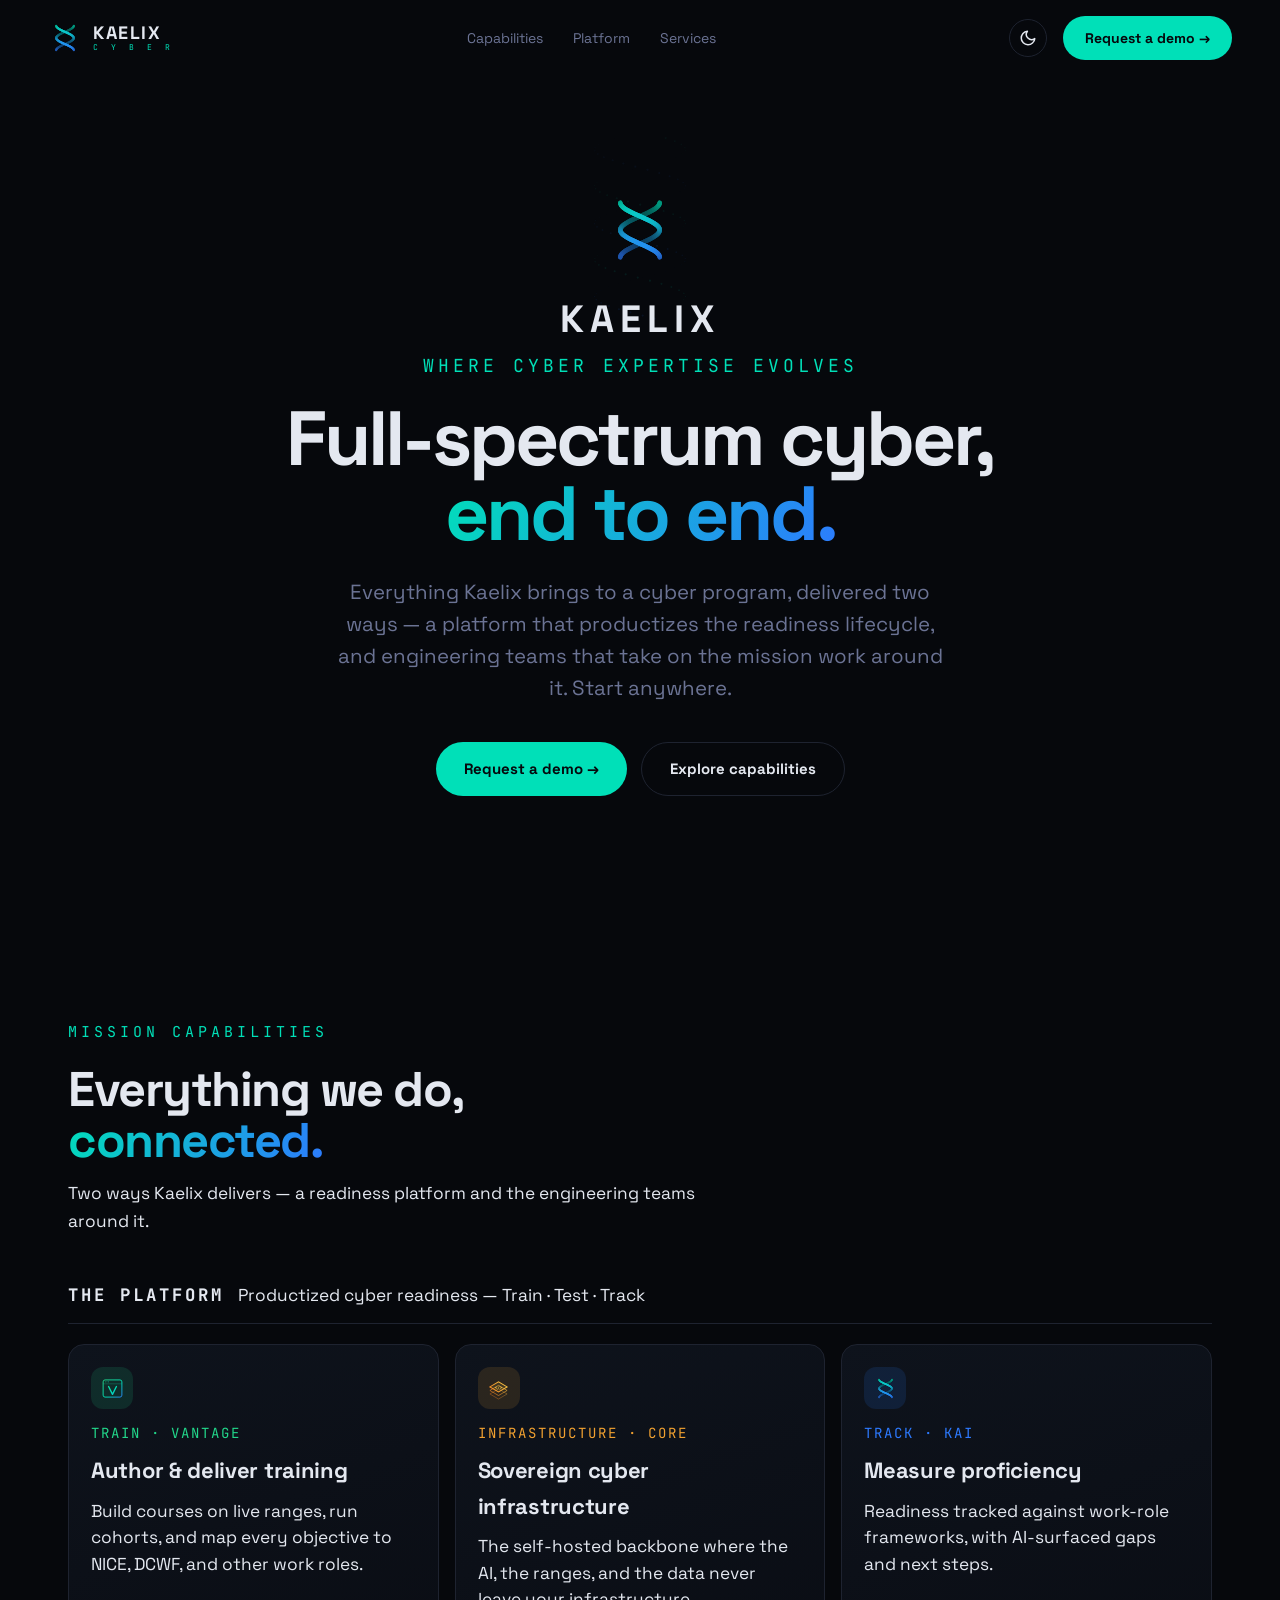
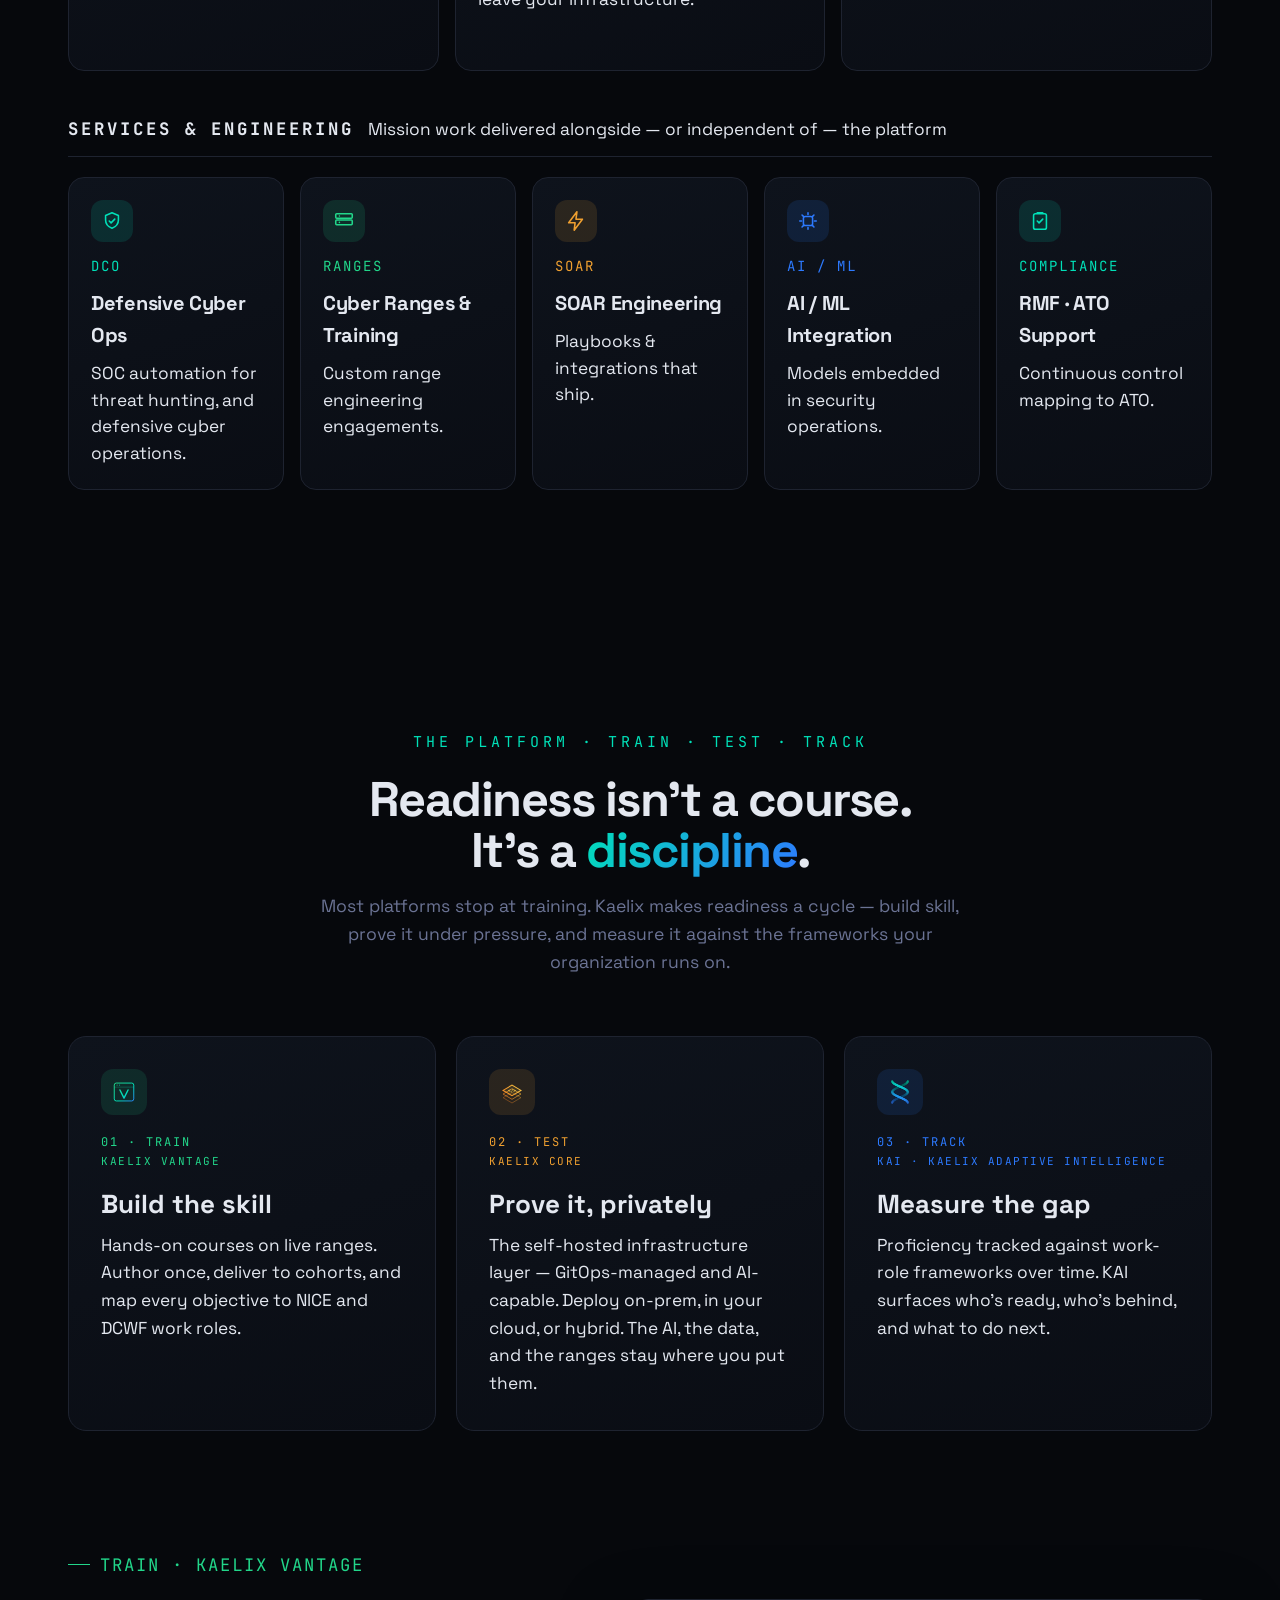
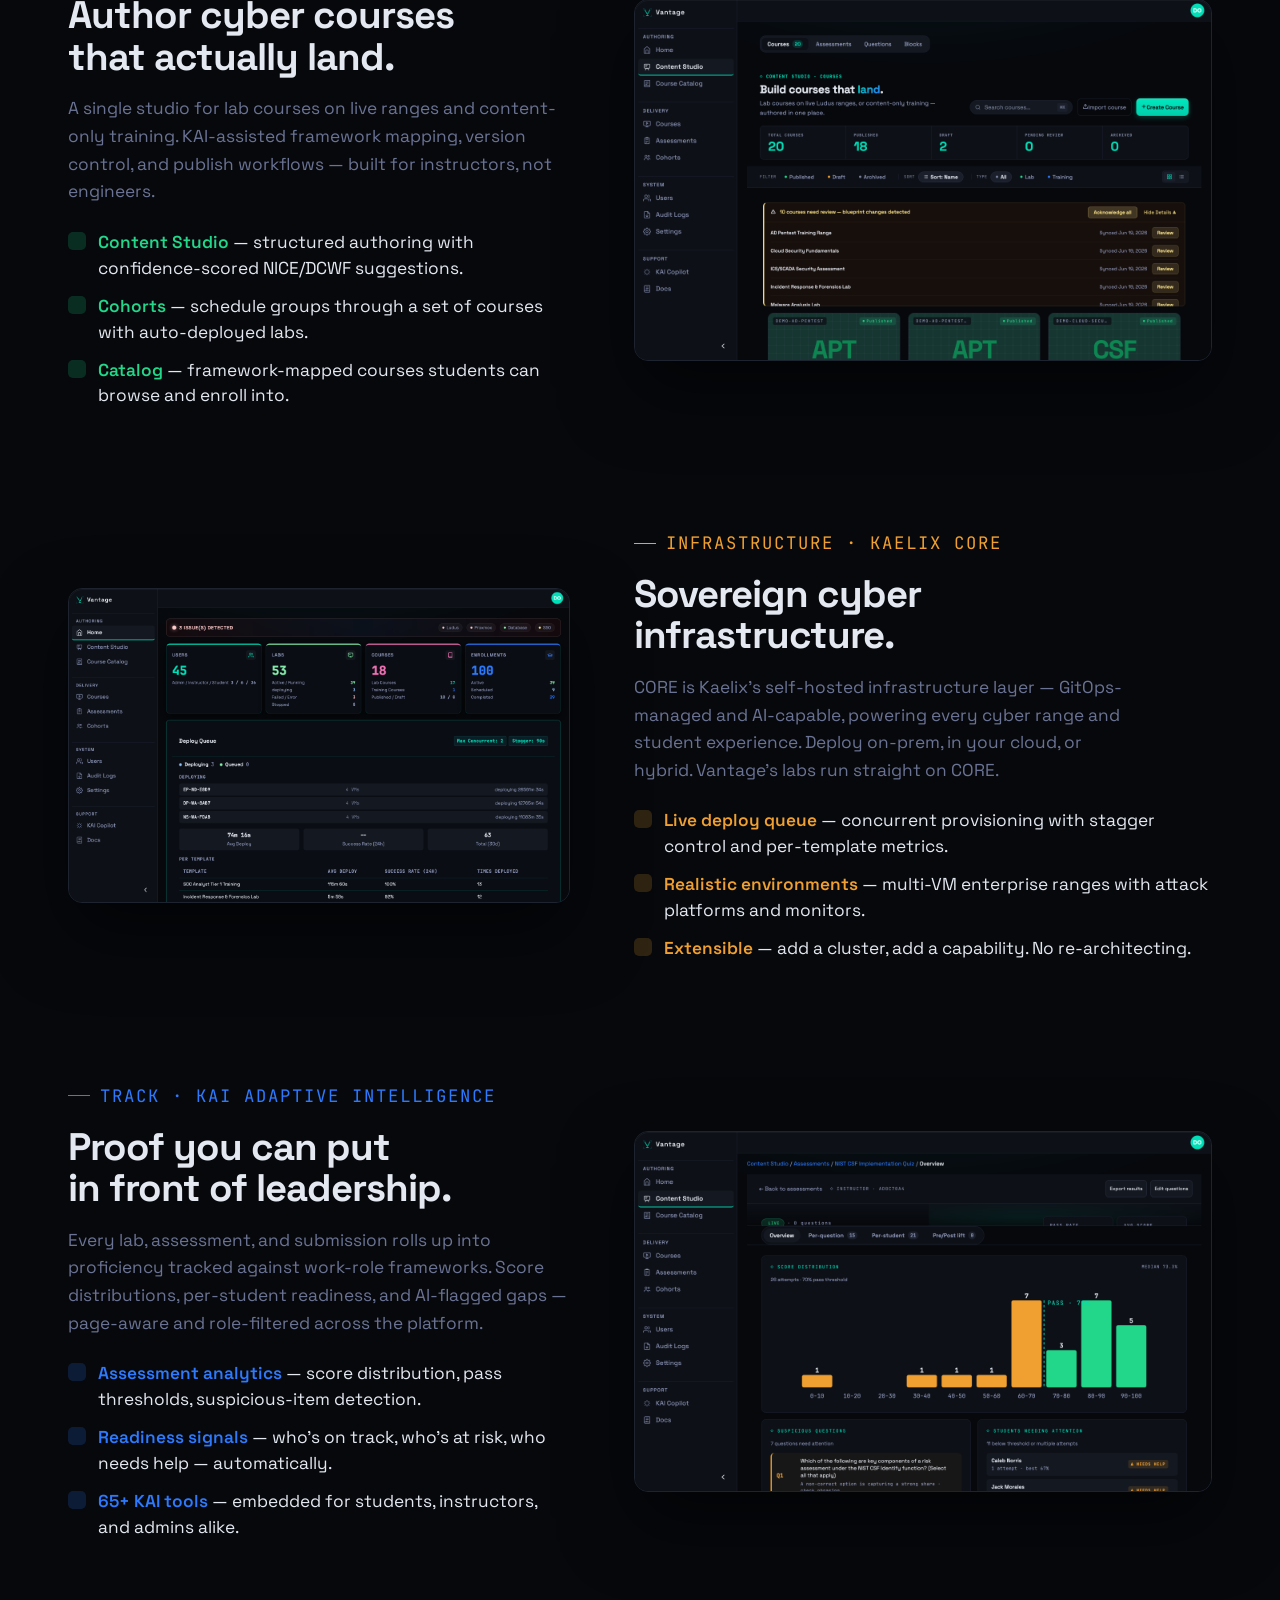
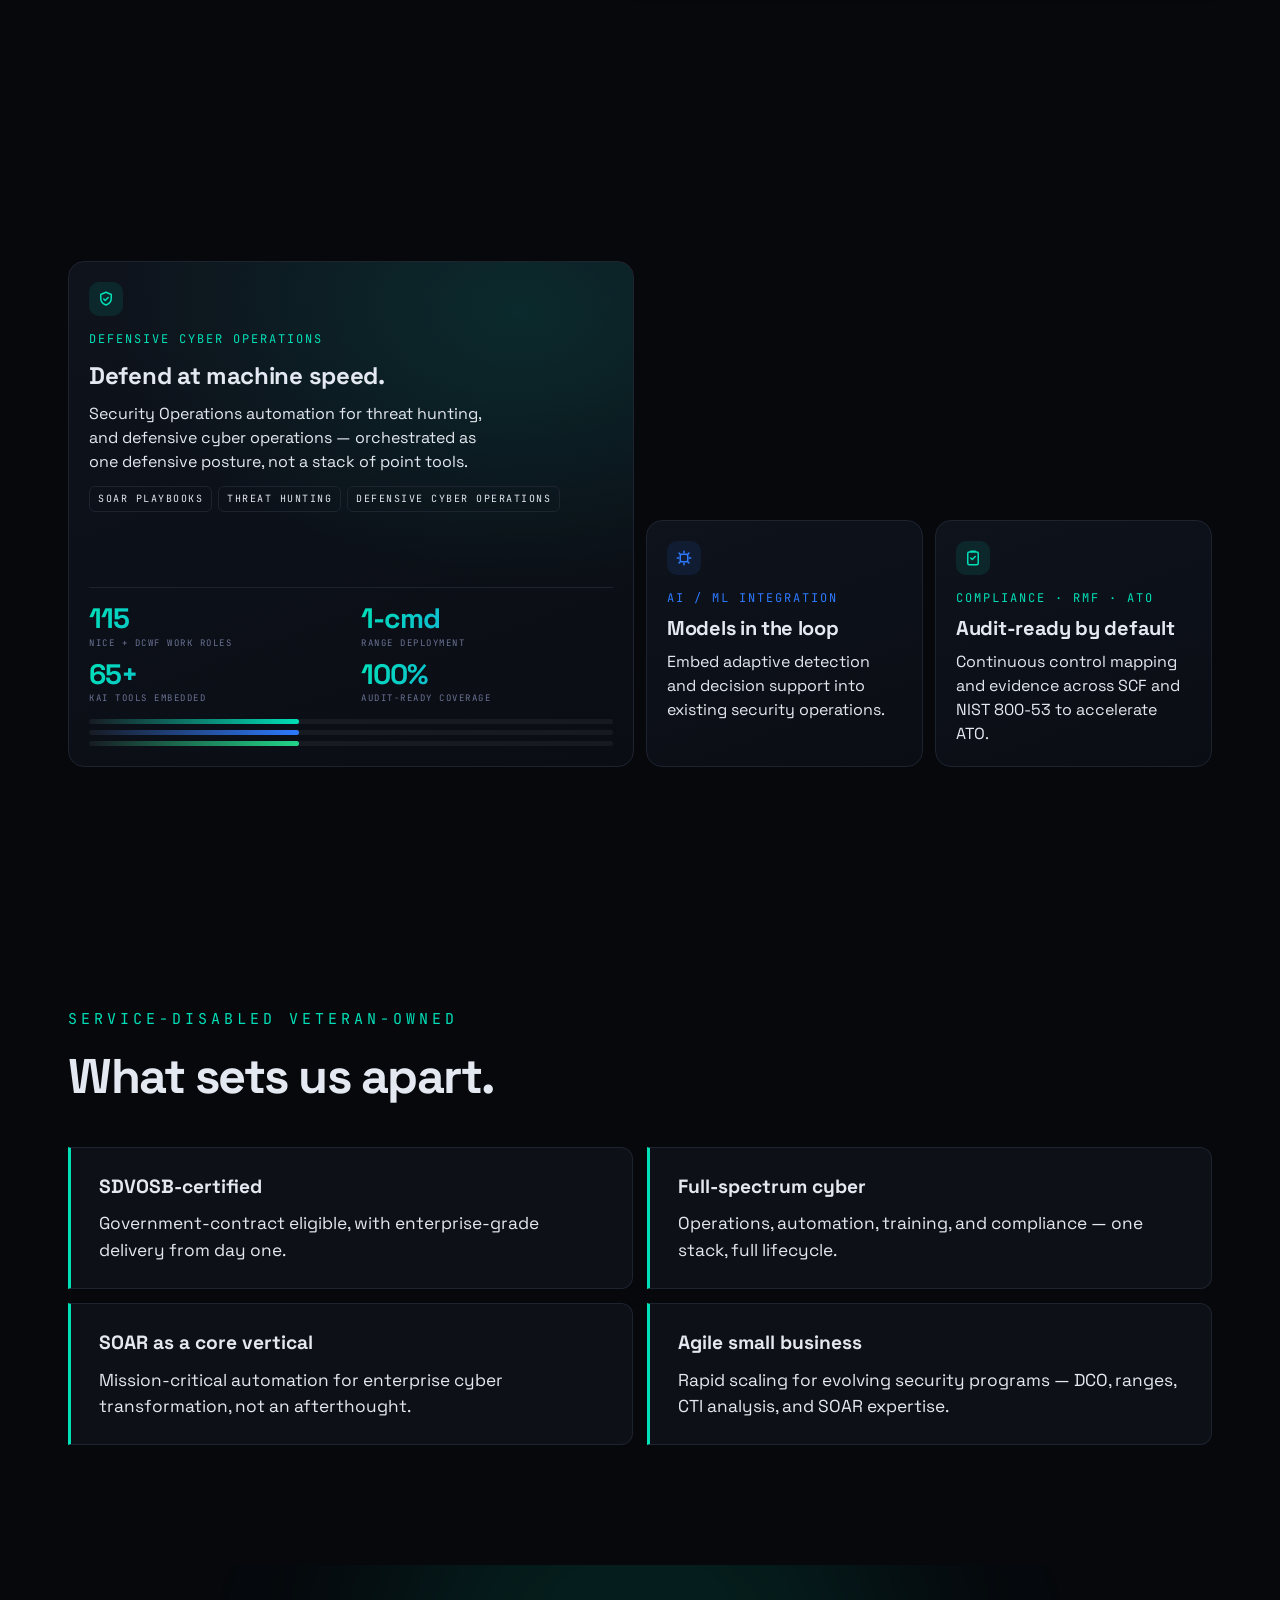
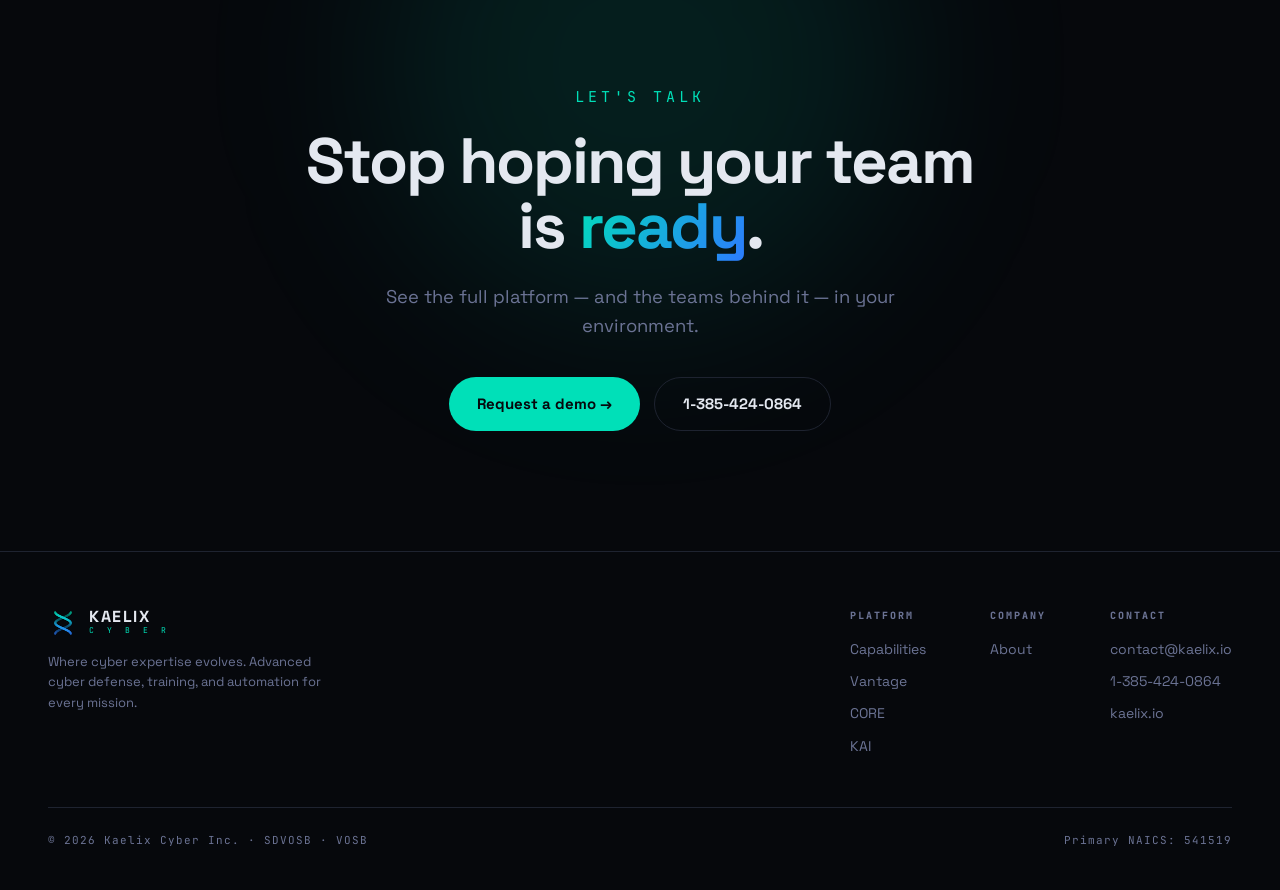
==== index.html @ f2478bc8 "Fix mobile header overflow + add responsive breakpoints Nav padding was 48px at all sizes, cramming " ====
<!DOCTYPE html>
<html lang="en">
<head>
<meta charset="UTF-8">
<meta name="viewport" content="width=device-width, initial-scale=1.0">
<title>Kaelix Cyber — Train. Test. Track.</title>
<link rel="icon" type="image/svg+xml" href="assets/favicon.svg">
<link rel="stylesheet" href="colors_and_type.css">
<style>
  *{box-sizing:border-box;margin:0;padding:0;}
  html{scroll-behavior:smooth;}
  body{background:var(--kx-bg);color:var(--kx-fg-1);font-family:'Space Grotesk',sans-serif;-webkit-font-smoothing:antialiased;overflow-x:hidden;}
  a{color:inherit;text-decoration:none;}
  .mono{font-family:'JetBrains Mono',monospace;}
  .wrap{max-width:1240px;margin:0 auto;padding:0 48px;width:100%;}
  .eyebrow{font-family:'JetBrains Mono',monospace;font-size:15px;letter-spacing:4px;text-transform:uppercase;color:var(--kx-cyan);margin-bottom:20px;display:flex;align-items:center;gap:10px;}
  .eyebrow.center{justify-content:center;}
  h2.sec{font-weight:700;font-size:clamp(2rem,3.8vw,3.1rem);line-height:1.05;letter-spacing:-1.5px;}
  .grad{background:linear-gradient(120deg,#00e0b8,#2d7aff);-webkit-background-clip:text;background-clip:text;-webkit-text-fill-color:transparent;}
  .btn{font-family:'Space Grotesk',sans-serif;font-weight:700;font-size:15px;padding:14px 28px;border-radius:50px;cursor:pointer;transition:all .25s;border:none;display:inline-flex;align-items:center;gap:9px;}
  .btn.primary{background:var(--kx-cyan);color:#06080c;}
  .btn.primary:hover{transform:translateY(-3px);box-shadow:0 12px 34px rgba(0,224,184,.4);}
  .btn.ghost{background:transparent;color:var(--kx-fg-1);border:1px solid var(--kx-border);}
  .btn.ghost:hover{border-color:var(--kx-cyan);color:var(--kx-cyan);}
  @keyframes blink{50%{opacity:0;}}
  @keyframes wordIn{from{letter-spacing:18px;}to{letter-spacing:6px;}}
  .hero-word{font-family:'Space Grotesk',sans-serif;font-weight:700;font-size:38px;letter-spacing:6px;line-height:1;margin-bottom:14px;}
  .hero-word span{font-family:'JetBrains Mono',monospace;font-weight:500;font-size:.42em;letter-spacing:7px;color:var(--kx-cyan);}
  @media (prefers-reduced-motion: no-preference){ .hero-word{animation:wordIn 1s ease 2.4s both;} }
  #helixLogo{position:absolute;left:50%;top:230px;width:76px;height:76px;transform:translate(-50%,-50%) scale(.7);opacity:0;z-index:3;pointer-events:none;transition:opacity .7s ease,transform .7s cubic-bezier(.2,.7,.3,1);}
  .reveal{opacity:1;transform:none;}
  @media (prefers-reduced-motion: no-preference){
    .reveal{opacity:0;transform:translateY(34px);transition:opacity .8s cubic-bezier(.2,.7,.3,1),transform .8s cubic-bezier(.2,.7,.3,1);}
    .reveal.in{opacity:1;transform:none;}
  }
  .glow{position:absolute;border-radius:50%;filter:blur(90px);pointer-events:none;}

  /* HEADER */
  header{position:fixed;top:0;left:0;right:0;z-index:200;transition:background .3s,border-color .3s;border-bottom:1px solid transparent;}
  header.solid{background:rgba(6,8,12,.82);backdrop-filter:blur(14px);border-bottom:1px solid var(--kx-border);}
  .nav{display:flex;align-items:center;justify-content:space-between;padding:16px 48px;max-width:1320px;margin:0 auto;}
  .brand{display:flex;align-items:center;gap:11px;}
  .brand img{width:34px;height:34px;}
  .brand .bt{display:flex;flex-direction:column;line-height:.92;}
  .brand .kx{font-weight:700;font-size:18px;letter-spacing:1.5px;}
  .brand .cy{font-family:'JetBrains Mono',monospace;font-size:8px;letter-spacing:4px;color:var(--kx-cyan);margin-top:2px;}
  .nav-links{display:flex;gap:30px;}
  .nav-links a{font-size:14px;color:var(--kx-fg-2);transition:color .2s;}
  .nav-links a:hover{color:var(--kx-fg-1);}
  .nav-right{display:flex;align-items:center;gap:16px;}

  /* HERO */
  .hero{min-height:100vh;position:relative;display:flex;align-items:flex-start;justify-content:center;text-align:center;overflow:hidden;}
  #helix{position:absolute;inset:0;width:100%;height:100%;z-index:0;}
  .hero .vign{position:absolute;inset:0;z-index:1;pointer-events:none;background:radial-gradient(ellipse 62% 56% at 50% 46%,transparent 28%,var(--kx-bg) 80%);}
  .hero .wrap{position:relative;z-index:2;display:flex;flex-direction:column;align-items:center;padding-top:300px;}
  .hero h1{font-weight:700;font-size:clamp(2.4rem,6vw,4.8rem);line-height:.98;letter-spacing:-3px;}
  .hero .eyebrow{font-size:18px;}
  .hero .sub{font-size:clamp(1.05rem,1.6vw,1.32rem);line-height:1.55;color:var(--kx-fg-2);margin-top:26px;max-width:48ch;}
  .hero .cta-row{display:flex;gap:14px;margin-top:38px;flex-wrap:wrap;justify-content:center;}

  /* TRUST BAR */
  .trust{border-top:1px solid var(--kx-border);border-bottom:1px solid var(--kx-border);background:rgba(13,16,23,.4);}
  .trust .row{display:flex;align-items:center;justify-content:center;gap:42px;flex-wrap:wrap;padding:22px 48px;font-family:'JetBrains Mono',monospace;font-size:11.5px;letter-spacing:2px;text-transform:uppercase;color:var(--kx-fg-2);}
  .trust .row b{color:var(--kx-fg-1);font-weight:500;}
  .trust .dot{width:6px;height:6px;border-radius:50%;background:var(--kx-green);display:inline-block;margin-right:8px;box-shadow:0 0 8px var(--kx-green);}

  section.block{padding:120px 0;position:relative;scroll-margin-top:100px;}

  /* THE CYCLE */
  .loop-head{text-align:center;max-width:680px;margin:0 auto 60px;}
  .loop-head p{color:var(--kx-fg-2);font-size:1.1rem;margin-top:16px;line-height:1.6;}
  .loop{display:grid;grid-template-columns:repeat(3,1fr);gap:20px;}
  .step{position:relative;background:linear-gradient(160deg,#0e131c,#0a0d14);border:1px solid var(--kx-border);border-radius:18px;padding:32px;transition:transform .3s,border-color .3s;}
  .step:hover{transform:translateY(-5px);}
  .step .n{font-family:'JetBrains Mono',monospace;font-size:12px;letter-spacing:2px;color:var(--accent);}
  .step h3{font-weight:700;font-size:26px;margin:14px 0 6px;}
  .step .prod{font-family:'JetBrains Mono',monospace;font-size:11px;letter-spacing:1.5px;text-transform:uppercase;color:var(--accent);margin-bottom:14px;}
  .step p{color:var(--kx-fg-1);font-size:1.08rem;line-height:1.6;font-weight:400;}
  .step .ico{width:46px;height:46px;border-radius:12px;display:flex;align-items:center;justify-content:center;background:color-mix(in srgb,var(--accent) 12%,transparent);margin-bottom:18px;}
  .step .ico img{width:26px;height:26px;}
  .s1{--accent:#22d68a;}.s2{--accent:#f0a030;}.s3{--accent:#2d7aff;}
  .step:hover{border-color:var(--accent);}

  /* PRODUCT ROWS */
  .prow{display:grid;grid-template-columns:1fr 1.15fr;gap:64px;align-items:center;}
  .prow.flip .ptext{order:2;}
  .prow + .prow{margin-top:120px;}
  .ptag{font-family:'JetBrains Mono',monospace;font-size:1.08rem;letter-spacing:2px;text-transform:uppercase;color:var(--accent);margin-bottom:16px;display:flex;align-items:center;gap:10px;}
  .ptag::before{content:"";width:22px;height:1px;background:var(--accent);}
  .ptext h3{font-weight:700;font-size:clamp(1.8rem,3vw,2.6rem);letter-spacing:-1px;line-height:1.08;}
  .ptext p{color:var(--kx-fg-2);font-size:1.08rem;line-height:1.6;margin-top:18px;max-width:46ch;}
  .feats{list-style:none;margin-top:24px;display:flex;flex-direction:column;gap:12px;}
  .feats li{display:flex;gap:12px;align-items:flex-start;font-size:1.08rem;line-height:1.5;font-weight:400;}
  .feats li::before{content:"";width:18px;height:18px;flex:none;margin-top:2px;border-radius:5px;background:color-mix(in srgb,var(--accent) 18%,transparent);}
  .feats li b{color:var(--accent);font-weight:600;}
  .shot{position:relative;border-radius:14px;overflow:hidden;border:1px solid var(--kx-border);box-shadow:0 30px 70px rgba(0,0,0,.55);background:#0a0d14;}
  .shot img{width:100%;display:block;}
  .shot::after{content:"";position:absolute;inset:0;border-radius:14px;box-shadow:inset 0 1px 0 rgba(255,255,255,.04);pointer-events:none;}
  .pv1{--accent:#22d68a;}.pv2{--accent:#f0a030;}.pv3{--accent:#2d7aff;}
  .shotglow{position:absolute;width:280px;height:280px;border-radius:50%;filter:blur(80px);opacity:.18;z-index:-1;}

  /* CAPABILITY MAP */
  .capgroup+.capgroup{margin-top:44px;}
  .capgroup-head{display:flex;align-items:baseline;gap:14px;margin-bottom:20px;padding-bottom:13px;border-bottom:1px solid var(--kx-border);flex-wrap:wrap;}
  .capgroup-head .lbl{font-family:'JetBrains Mono',monospace;font-size:1.08rem;letter-spacing:3px;text-transform:uppercase;color:var(--kx-fg-1);font-weight:600;}
  .capgroup-head .desc{font-size:1.08rem;color:var(--kx-fg-1);}
  .capgrid{display:grid;gap:16px;}
  .capgrid.p3{grid-template-columns:repeat(3,1fr);}
  .capgrid.s5{grid-template-columns:repeat(5,1fr);}
  .capcard{display:flex;flex-direction:column;gap:9px;padding:22px;border-radius:16px;border:1px solid var(--kx-border);background:linear-gradient(160deg,#0e131c,#0a0d14);transition:transform .3s,border-color .3s;color:inherit;}
  .capcard:hover{transform:translateY(-5px);border-color:var(--accent,#00e0b8);}
  .capcard .ico{width:42px;height:42px;border-radius:12px;display:flex;align-items:center;justify-content:center;background:color-mix(in srgb,var(--accent,#00e0b8) 13%,transparent);margin-bottom:4px;}
  .capcard .ico img{width:25px;height:25px;}
  .capcard .ico svg{width:22px;height:22px;fill:none;stroke:var(--accent,#00e0b8);stroke-width:1.7;}
  .capcard .ct{font-family:'JetBrains Mono',monospace;font-size:14px;letter-spacing:2px;text-transform:uppercase;color:var(--accent,#00e0b8);}
  .capcard h4{font-size:22px;font-weight:700;letter-spacing:-.3px;}
  .capcard.sm h4{font-size:20px;}
  .capcard p{font-size:1.08rem;line-height:1.55;color:var(--kx-fg-1);font-weight:400;}
  .capcard.sm p{font-size:1.08rem;font-weight:400;}
  .capcard .go{margin-top:8px;font-family:'JetBrains Mono',monospace;font-size:11px;letter-spacing:1px;color:var(--accent,#00e0b8);opacity:0;transform:translateX(-4px);transition:opacity .3s,transform .3s;}
  .capcard:hover .go{opacity:1;transform:translateX(0);}
  [data-theme="light"] .capcard{background:linear-gradient(160deg,#ffffff,#f5f7fa);}

  /* BENTO */
  .bento{display:grid;grid-template-columns:1fr 1fr;gap:12px;margin-top:36px;align-items:stretch;}
  .bento-right{display:grid;grid-template-columns:1fr 1fr;gap:12px;}
  .tile{position:relative;border-radius:16px;border:1px solid var(--kx-border);background:linear-gradient(160deg,#0e131c,#0a0d14);padding:20px;overflow:hidden;transition:transform .3s,border-color .3s;display:flex;flex-direction:column;}
  .tile:hover{transform:translateY(-5px);border-color:var(--accent,#00e0b8);}
  .tile .ico{width:34px;height:34px;border-radius:10px;display:flex;align-items:center;justify-content:center;margin-bottom:10px;background:rgba(0,224,184,.1);}
  .tile .ico svg{width:18px;height:18px;stroke:var(--accent,#00e0b8);fill:none;stroke-width:2;}
  .tile h4{font-weight:700;font-size:20px;margin-top:4px;letter-spacing:-.3px;}
  .tile p{font-size:1rem;line-height:1.5;color:var(--kx-fg-1);margin-top:6px;font-weight:400;}
  .tile .tag{font-family:'JetBrains Mono',monospace;font-size:12px;letter-spacing:2px;text-transform:uppercase;color:var(--accent,#00e0b8);margin-top:4px;}
  .caps{display:flex;flex-wrap:wrap;gap:6px;margin-top:12px;}
  .caps span{font-family:'JetBrains Mono',monospace;font-size:10px;letter-spacing:1.5px;text-transform:uppercase;color:var(--kx-fg-1);border:1px solid var(--kx-border);border-radius:6px;padding:4px 8px;}
  .tile.feature{background:radial-gradient(120% 90% at 80% 10%,rgba(0,224,184,.12),transparent 60%),linear-gradient(160deg,#0e131c,#0a0d14);}
  .feat-stats{display:grid;grid-template-columns:1fr 1fr;gap:10px 20px;margin-top:auto;margin-bottom:14px;padding-top:16px;border-top:1px solid var(--kx-border);}
  .feat-stat .fv{font-weight:700;font-size:clamp(1.3rem,2.2vw,1.9rem);letter-spacing:-1px;background:linear-gradient(120deg,#00e0b8,#2d7aff);-webkit-background-clip:text;background-clip:text;-webkit-text-fill-color:transparent;line-height:1;}
  .feat-stat .fl{font-family:'JetBrains Mono',monospace;font-size:9px;letter-spacing:1.5px;text-transform:uppercase;color:var(--kx-fg-2);margin-top:3px;}
  .pipe{display:flex;flex-direction:column;gap:6px;}
  .pipe .lane{height:5px;border-radius:4px;background:rgba(255,255,255,.05);overflow:hidden;position:relative;}
  .pipe .lane i{position:absolute;inset:0;width:40%;border-radius:4px;background:linear-gradient(90deg,transparent,var(--kx-cyan));animation:flow 2.4s linear infinite;}
  .pipe .lane:nth-child(2) i{animation-delay:.5s;background:linear-gradient(90deg,transparent,var(--kx-blue));}
  .pipe .lane:nth-child(3) i{animation-delay:1s;background:linear-gradient(90deg,transparent,var(--kx-green));}
  @keyframes flow{from{left:-40%;}to{left:100%;}}

  /* STATS */
  .statband{border-top:1px solid var(--kx-border);border-bottom:1px solid var(--kx-border);background:linear-gradient(180deg,var(--kx-bg),rgba(45,122,255,.04),var(--kx-bg));}
  .stats{display:grid;grid-template-columns:repeat(4,1fr);gap:30px;padding:64px 48px;max-width:1240px;margin:0 auto;text-align:center;}
  .stat .v{font-weight:700;font-size:clamp(2.4rem,4vw,3.4rem);letter-spacing:-2px;background:linear-gradient(120deg,#00e0b8,#2d7aff);-webkit-background-clip:text;background-clip:text;-webkit-text-fill-color:transparent;line-height:1;}
  .stat .l{font-family:'JetBrains Mono',monospace;font-size:12px;letter-spacing:2px;text-transform:uppercase;color:var(--kx-fg-1);margin-top:12px;}

  /* DIFFERENTIATORS */
  .diff{display:grid;grid-template-columns:1fr 1fr;gap:14px;margin-top:44px;}
  .dcard{background:var(--kx-surface);border:1px solid var(--kx-border);border-left:3px solid var(--kx-cyan);border-radius:0 12px 12px 0;padding:24px 28px;transition:transform .3s;}
  .dcard:hover{transform:translateX(6px);}
  .dcard h4{font-weight:700;font-size:1.2rem;}
  .dcard p{color:var(--kx-fg-1);font-size:1.08rem;line-height:1.55;margin-top:8px;font-weight:400;}

  /* CTA */
  .cta-final{text-align:center;position:relative;overflow:hidden;}
  .cta-final h2{font-weight:700;font-size:clamp(2.4rem,5vw,4rem);letter-spacing:-2px;line-height:1.02;}
  .cta-final p{color:var(--kx-fg-2);font-size:1.15rem;margin:22px auto 0;max-width:46ch;line-height:1.6;}

  /* DEMO MODAL */
  .modal-ov{position:fixed;inset:0;background:rgba(3,5,8,.72);backdrop-filter:blur(6px);display:flex;align-items:center;justify-content:center;padding:24px;z-index:300;opacity:0;pointer-events:none;transition:opacity .25s;}
  .modal-ov.open{opacity:1;pointer-events:auto;}
  .modal{background:linear-gradient(160deg,#0e131c,#0a0d14);border:1px solid var(--kx-border);border-radius:20px;padding:38px 32px 32px;max-width:430px;width:100%;text-align:center;position:relative;transform:translateY(12px) scale(.98);transition:transform .25s;}
  .modal-ov.open .modal{transform:none;}
  [data-theme="light"] .modal{background:linear-gradient(160deg,#ffffff,#f5f7fa);}
  .modal .mlogo{width:46px;height:46px;margin:0 auto 16px;display:block;}
  .modal h3{font-size:22px;font-weight:700;letter-spacing:-.5px;}
  .modal .msub{color:var(--kx-fg-2);font-size:14px;line-height:1.6;margin-top:10px;}
  .modal .email{display:flex;align-items:center;gap:10px;justify-content:space-between;margin-top:22px;padding:11px 12px 11px 16px;border:1px solid var(--kx-border);border-radius:12px;background:rgba(125,140,170,.06);}
  .modal .email .addr{font-family:'JetBrains Mono',monospace;font-size:14px;color:var(--kx-fg-1);overflow:hidden;text-overflow:ellipsis;white-space:nowrap;}
  .modal .copy{flex:none;font-family:'JetBrains Mono',monospace;font-size:11px;letter-spacing:1px;text-transform:uppercase;color:var(--kx-cyan);background:rgba(0,224,184,.1);border:1px solid rgba(0,224,184,.32);border-radius:8px;padding:7px 13px;cursor:pointer;transition:all .2s;}
  .modal .copy:hover{background:rgba(0,224,184,.2);}
  .modal .copy.done{color:#06080c;background:var(--kx-cyan);border-color:var(--kx-cyan);}
  .modal .mbtns{margin-top:14px;}
  .modal .mbtns .btn{width:100%;justify-content:center;}
  .modal .mclose{position:absolute;top:14px;right:14px;width:30px;height:30px;border-radius:8px;border:1px solid var(--kx-border);background:transparent;color:var(--kx-fg-2);cursor:pointer;display:flex;align-items:center;justify-content:center;}
  .modal .mclose:hover{color:var(--kx-fg-1);border-color:var(--kx-fg-2);}
  .modal .mclose svg{width:15px;height:15px;stroke:currentColor;fill:none;stroke-width:2;}

  footer{border-top:1px solid var(--kx-border);padding:56px 48px 40px;}
  .foot{max-width:1240px;margin:0 auto;display:flex;justify-content:space-between;gap:40px;flex-wrap:wrap;}
  .foot .lead{max-width:300px;}
  .foot .lead p{color:var(--kx-fg-2);font-size:13px;line-height:1.6;margin-top:14px;}
  .foot-cols{display:flex;gap:64px;flex-wrap:wrap;}
  .fcol h5{font-family:'JetBrains Mono',monospace;font-size:10px;letter-spacing:2px;text-transform:uppercase;color:var(--kx-fg-2);margin-bottom:14px;}
  .fcol a{display:block;font-size:14px;color:var(--kx-fg-2);margin-bottom:10px;transition:color .2s;}
  .fcol a:hover{color:var(--kx-cyan);}
  .foot-base{max-width:1240px;margin:40px auto 0;padding-top:24px;border-top:1px solid var(--kx-border);display:flex;justify-content:space-between;gap:20px;flex-wrap:wrap;font-family:'JetBrains Mono',monospace;font-size:11px;color:var(--kx-fg-2);letter-spacing:1px;}

  @media(max-width:980px){
    .nav-links{display:none;}
    .loop,.stats{grid-template-columns:1fr 1fr;}
    .bento{grid-template-columns:1fr;}
    .bento-right{grid-template-columns:1fr 1fr;}
    .capgrid.p3{grid-template-columns:1fr;}.capgrid.s5{grid-template-columns:1fr 1fr;}
    .prow{grid-template-columns:1fr;gap:32px;}.prow.flip .ptext{order:0;}
    .tile.feature{grid-column:span 2;}
    .diff{grid-template-columns:1fr;}
  }
  @media(max-width:768px){
    .nav{padding:14px 20px;}
    .nav-right .btn{font-size:13px;padding:9px 18px;}
  }
  @media(max-width:480px){
    .nav{padding:12px 16px;}
    .nav-right .btn{display:none;}
  }
  @media(max-width:560px){.loop,.stats{grid-template-columns:1fr;}.wrap{padding:0 24px;}}

  /* THEME TOGGLE */
  .theme-btn{width:38px;height:38px;border-radius:50%;border:1px solid var(--kx-border);background:transparent;color:var(--kx-fg-1);display:flex;align-items:center;justify-content:center;cursor:pointer;transition:border-color .2s,color .2s;}
  .theme-btn:hover{border-color:var(--kx-cyan);color:var(--kx-cyan);}
  .theme-btn svg{width:18px;height:18px;stroke:currentColor;fill:none;stroke-width:2;}
  [data-theme="light"] .theme-btn .i-moon{display:none;}
  .theme-btn .i-sun{display:none;}
  [data-theme="light"] .theme-btn .i-sun{display:block;}
  /* dual screenshots */
  .shot .shot-light{display:none;}
  [data-theme="light"] .shot .shot-dark{display:none;}
  [data-theme="light"] .shot .shot-light{display:block;}
  /* light theme overrides */
  [data-theme="light"] header.solid{background:rgba(240,242,245,.85);}
  [data-theme="light"] .step,[data-theme="light"] .tile{background:linear-gradient(160deg,#ffffff,#f5f7fa);}
  [data-theme="light"] .tile.feature{background:radial-gradient(120% 90% at 80% 10%,rgba(0,224,184,.12),transparent 60%),linear-gradient(160deg,#ffffff,#f5f7fa);}
  [data-theme="light"] .shot{background:#ffffff;box-shadow:0 24px 60px rgba(15,23,42,.16);}
  [data-theme="light"] .pipe .lane{background:rgba(15,23,42,.07);}
  [data-theme="light"] .trust{background:rgba(255,255,255,.5);}
  /* logo dark/light swap */
  .logo-light{display:none!important;}
  [data-theme="light"] .logo-dark{display:none!important;}
  [data-theme="light"] .logo-light{display:block!important;}
</style>
</head>
<body>

<header id="hdr">
  <div class="nav">
    <a class="brand" href="#top">
      <img src="assets/kaelix_mark.svg" alt="" class="logo-dark">
      <img src="assets/kaelix_mark_light.svg" alt="" class="logo-light">
      <span class="bt"><span class="kx">KAELIX</span><span class="cy">C Y B E R</span></span>
    </a>
    <nav class="nav-links">
      <a href="#capabilities">Capabilities</a>
      <a href="#cycle">Platform</a>
      <a href="#services">Services</a>
    </nav>
    <div class="nav-right">
      <button class="theme-btn" id="themeBtn" aria-label="Toggle light / dark theme" title="Toggle theme">
        <svg class="i-moon" viewBox="0 0 24 24"><path d="M21 12.79A9 9 0 1111.21 3 7 7 0 0021 12.79z" stroke-linejoin="round"/></svg>
        <svg class="i-sun" viewBox="0 0 24 24"><circle cx="12" cy="12" r="4"/><path d="M12 2v2M12 20v2M4 12H2M22 12h-2M5 5l1.4 1.4M17.6 17.6L19 19M19 5l-1.4 1.4M6.4 17.6L5 19" stroke-linecap="round"/></svg>
      </button>
      <a class="btn primary" data-demo href="mailto:contact@kaelix.io" style="padding:11px 22px;font-size:14px;">Request a demo →</a>
    </div>
  </div>
</header>

<div id="top"></div>
<!-- HERO -->
<section class="hero">
  <canvas id="helix"></canvas>
  <img id="helixLogo" src="assets/kaelix_mark.svg" alt="Kaelix">
  <div class="vign"></div>
  <div class="wrap reveal in">
    <div class="hero-word">KAELIX</div>
    <div class="eyebrow center">Where cyber expertise evolves</div>
    <h1>Full-spectrum cyber,<br><span class="grad">end to end.</span></h1>
    <p class="sub">Everything Kaelix brings to a cyber program, delivered two ways — a platform that productizes the readiness lifecycle, and engineering teams that take on the mission work around it. Start anywhere.</p>
    <div class="cta-row">
      <a class="btn primary" data-demo href="mailto:contact@kaelix.io">Request a demo →</a>
      <a class="btn ghost" href="#capabilities">Explore capabilities</a>
    </div>
  </div>
</section>

<!-- MISSION CAPABILITIES -->
<section class="block" id="capabilities">
  <div class="wrap">
    <div class="reveal" style="max-width:720px;margin-bottom:46px;">
      <div class="eyebrow">Mission Capabilities</div>
      <h2 class="sec">Everything we do,<br><span class="grad">connected.</span></h2>
      <p style="color:var(--kx-fg-1);font-size:1.08rem;line-height:1.6;margin-top:14px;max-width:58ch;">Two ways Kaelix delivers — a readiness platform and the engineering teams around it.</p>
    </div>
    <div class="capgroup reveal">
      <div class="capgroup-head">
        <span class="lbl">The Platform</span>
        <span class="desc">Productized cyber readiness — Train · Test · Track</span>
      </div>
      <div class="capgrid p3">
        <a class="capcard" href="#vantage" style="--accent:#22d68a">
          <div class="ico"><img src="assets/icon_vantage.svg" alt=""></div>
          <div class="ct">Train · Vantage</div>
          <h4>Author &amp; deliver training</h4>
          <p>Build courses on live ranges, run cohorts, and map every objective to NICE, DCWF, and other work roles.</p>
          <div class="go">Explore Vantage →</div>
        </a>
        <a class="capcard" href="#core" style="--accent:#f0a030">
          <div class="ico"><img src="assets/icon_core.svg" alt=""></div>
          <div class="ct">Infrastructure · CORE</div>
          <h4>Sovereign cyber infrastructure</h4>
          <p>The self-hosted backbone where the AI, the ranges, and the data never leave your infrastructure.</p>
          <div class="go">Explore CORE →</div>
        </a>
        <a class="capcard" href="#kai" style="--accent:#2d7aff">
          <div class="ico"><img src="assets/kaelix_mark.svg" alt=""></div>
          <div class="ct">Track · KAI</div>
          <h4>Measure proficiency</h4>
          <p>Readiness tracked against work-role frameworks, with AI-surfaced gaps and next steps.</p>
          <div class="go">Explore KAI →</div>
        </a>
      </div>
    </div>

    <div class="capgroup reveal">
      <div class="capgroup-head">
        <span class="lbl">Services &amp; Engineering</span>
        <span class="desc">Mission work delivered alongside — or independent of — the platform</span>
      </div>
      <div class="capgrid s5">
        <a class="capcard sm" href="#services" style="--accent:#00e0b8">
          <div class="ico"><svg viewBox="0 0 24 24"><path d="M12 3l7 3v5c0 4.5-3 7.5-7 9-4-1.5-7-4.5-7-9V6z" stroke-linejoin="round"/><path d="M9 12l2 2 4-4" stroke-linecap="round" stroke-linejoin="round"/></svg></div>
          <div class="ct">DCO</div>
          <h4>Defensive Cyber Ops</h4>
          <p>SOC automation for threat hunting, and defensive cyber operations.</p>
        </a>
        <a class="capcard sm" href="#services" style="--accent:#22d68a">
          <div class="ico"><svg viewBox="0 0 24 24"><rect x="3" y="4" width="18" height="5" rx="1"/><rect x="3" y="11" width="18" height="5" rx="1"/><path d="M7 6.5h.01M7 13.5h.01" stroke-linecap="round"/></svg></div>
          <div class="ct">Ranges</div>
          <h4>Cyber Ranges &amp; Training</h4>
          <p>Custom range engineering engagements.</p>
        </a>
        <a class="capcard sm" href="#services" style="--accent:#f0a030">
          <div class="ico"><svg viewBox="0 0 24 24"><path d="M13 2L4 14h7l-1 8 9-12h-7l1-8z" stroke-linejoin="round"/></svg></div>
          <div class="ct">SOAR</div>
          <h4>SOAR Engineering</h4>
          <p>Playbooks &amp; integrations that ship.</p>
        </a>
        <a class="capcard sm" href="#services" style="--accent:#2d7aff">
          <div class="ico"><svg viewBox="0 0 24 24"><rect x="7" y="7" width="10" height="10" rx="2"/><path d="M12 3v2M12 19v2M3 12h2M19 12h2M5.5 5.5l1.5 1.5M17 17l1.5 1.5M18.5 5.5L17 7M7 17l-1.5 1.5" stroke-linecap="round"/></svg></div>
          <div class="ct">AI / ML</div>
          <h4>AI / ML Integration</h4>
          <p>Models embedded in security operations.</p>
        </a>
        <a class="capcard sm" href="#services" style="--accent:#00e0b8">
          <div class="ico"><svg viewBox="0 0 24 24"><rect x="5" y="4" width="14" height="17" rx="2"/><path d="M9 4V3h6v1" stroke-linejoin="round"/><path d="M9 12l2 2 4-4" stroke-linecap="round" stroke-linejoin="round"/></svg></div>
          <div class="ct">Compliance</div>
          <h4>RMF · ATO Support</h4>
          <p>Continuous control mapping to ATO.</p>
        </a>
      </div>
    </div>
  </div>
</section>

<!-- THE CYCLE -->
<section class="block" id="cycle">
  <div class="wrap">
    <div class="loop-head reveal">
      <div class="eyebrow center">The Platform · Train · Test · Track</div>
      <h2 class="sec">Readiness isn't a course.<br>It's a <span class="grad">discipline</span>.</h2>
      <p>Most platforms stop at training. Kaelix makes readiness a cycle — build skill, prove it under pressure, and measure it against the frameworks your organization runs on.</p>
    </div>
    <div class="loop">
      <div class="step s1 reveal">
        <div class="ico"><img src="assets/icon_vantage.svg" alt="Vantage" style="width:26px;height:26px;"></div>
        <div class="n">01 · TRAIN</div>
        <div class="prod">Kaelix Vantage</div>
        <h3>Build the skill</h3>
        <p>Hands-on courses on live ranges. Author once, deliver to cohorts, and map every objective to NICE and DCWF work roles.</p>
      </div>
      <div class="step s2 reveal">
        <div class="ico"><img src="assets/icon_core.svg" alt="CORE" style="width:26px;height:26px;"></div>
        <div class="n">02 · TEST</div>
        <div class="prod">Kaelix CORE</div>
        <h3>Prove it, privately</h3>
        <p>The self-hosted infrastructure layer — GitOps-managed and AI-capable. Deploy on-prem, in your cloud, or hybrid. The AI, the data, and the ranges stay where you put them.</p>
      </div>
      <div class="step s3 reveal">
        <div class="ico"><img src="assets/kaelix_mark.svg" alt="KAI" style="width:30px;height:30px;"></div>
        <div class="n">03 · TRACK</div>
        <div class="prod">KAI · Kaelix Adaptive Intelligence</div>
        <h3>Measure the gap</h3>
        <p>Proficiency tracked against work-role frameworks over time. KAI surfaces who's ready, who's behind, and what to do next.</p>
      </div>
    </div>
  </div>
</section>

<!-- VANTAGE -->
<section class="block" id="vantage" style="padding-top:0;">
  <div class="wrap">
    <div class="prow pv1">
      <div class="ptext reveal">
        <div class="ptag">Train · Kaelix Vantage</div>
        <h3>Author cyber courses<br>that actually land.</h3>
        <p>A single studio for lab courses on live ranges and content-only training. KAI-assisted framework mapping, version control, and publish workflows — built for instructors, not engineers.</p>
        <ul class="feats">
          <li><span><b>Content Studio</b> — structured authoring with confidence-scored NICE/DCWF suggestions.</span></li>
          <li><span><b>Cohorts</b> — schedule groups through a set of courses with auto-deployed labs.</span></li>
          <li><span><b>Catalog</b> — framework-mapped courses students can browse and enroll into.</span></li>
        </ul>
      </div>
      <div class="shot reveal"><div class="shotglow" style="background:#22d68a;top:-40px;right:-40px;"></div><img class="shot-dark" src="ui_kits/website/product/content-studio.png" alt="Kaelix Vantage Content Studio"><img class="shot-light" src="ui_kits/website/product/content-studio-light.png" alt=""></div>
    </div>
  </div>
</section>

<!-- CORE -->
<section class="block" id="core" style="padding-top:0;">
  <div class="wrap">
    <div class="prow pv2 flip">
      <div class="ptext reveal">
        <div class="ptag">Infrastructure · Kaelix CORE</div>
        <h3>Sovereign cyber<br>infrastructure.</h3>
        <p>CORE is Kaelix's self-hosted infrastructure layer — GitOps-managed and AI-capable, powering every cyber range and student experience. Deploy on-prem, in your cloud, or hybrid. Vantage's labs run straight on CORE.</p>
        <ul class="feats">
          <li><span><b>Live deploy queue</b> — concurrent provisioning with stagger control and per-template metrics.</span></li>
          <li><span><b>Realistic environments</b> — multi-VM enterprise ranges with attack platforms and monitors.</span></li>
          <li><span><b>Extensible</b> — add a cluster, add a capability. No re-architecting.</span></li>
        </ul>
      </div>
      <div class="shot reveal"><div class="shotglow" style="background:#f0a030;bottom:-40px;left:-40px;"></div><img class="shot-dark" src="ui_kits/website/product/admin-dashboard.png" alt="Kaelix CORE operations dashboard"><img class="shot-light" src="ui_kits/website/product/admin-dashboard-light.png" alt=""></div>
    </div>
  </div>
</section>

<!-- KAI / TRACK -->
<section class="block" id="kai" style="padding-top:0;">
  <div class="wrap">
    <div class="prow pv3">
      <div class="ptext reveal">
        <div class="ptag">Track · KAI Adaptive Intelligence</div>
        <h3>Proof you can put<br>in front of leadership.</h3>
        <p>Every lab, assessment, and submission rolls up into proficiency tracked against work-role frameworks. Score distributions, per-student readiness, and AI-flagged gaps — page-aware and role-filtered across the platform.</p>
        <ul class="feats">
          <li><span><b>Assessment analytics</b> — score distribution, pass thresholds, suspicious-item detection.</span></li>
          <li><span><b>Readiness signals</b> — who's on track, who's at risk, who needs help — automatically.</span></li>
          <li><span><b>65+ KAI tools</b> — embedded for students, instructors, and admins alike.</span></li>
        </ul>
      </div>
      <div class="shot reveal"><div class="shotglow" style="background:#2d7aff;top:-40px;right:-40px;"></div><img class="shot-dark" src="ui_kits/website/product/assessment-analytics.png" alt="KAI assessment analytics"><img class="shot-light" src="ui_kits/website/product/assessment-analytics-light.png" alt=""></div>
    </div>
  </div>
</section>

<!-- SERVICES & ENGINEERING -->
<section class="block" id="services" style="padding-top:0;">
  <div class="wrap">
    <div class="reveal" style="max-width:680px;">
      <div class="eyebrow">Services &amp; Engineering</div>
      <h2 class="sec">Beyond the platform.</h2>
      <p style="color:var(--kx-fg-1);font-size:1.08rem;line-height:1.6;margin-top:14px;max-width:58ch;">Mission work our teams take on directly — delivered alongside the platform or as standalone services.</p>
    </div>
    <div class="bento">
      <div class="tile feature reveal" style="--accent:#00e0b8">
        <div class="ico"><svg viewBox="0 0 24 24"><path d="M12 3l7 3v5c0 4.5-3 7.5-7 9-4-1.5-7-4.5-7-9V6z" stroke-linejoin="round"/><path d="M9 12l2 2 4-4" stroke-linecap="round" stroke-linejoin="round"/></svg></div>
        <span class="tag">Defensive Cyber Operations</span>
        <h4 style="font-size:24px;margin-top:8px;">Defend at machine speed.</h4>
        <p style="max-width:40ch;">Security Operations automation for threat hunting, and defensive cyber operations — orchestrated as one defensive posture, not a stack of point tools.</p>
        <div class="caps"><span>SOAR playbooks</span><span>Threat hunting</span><span>Defensive cyber operations</span></div>
        <div class="feat-stats">
          <div class="feat-stat"><div class="fv">115</div><div class="fl">NICE + DCWF Work Roles</div></div>
          <div class="feat-stat"><div class="fv">1-cmd</div><div class="fl">Range Deployment</div></div>
          <div class="feat-stat"><div class="fv">65+</div><div class="fl">KAI Tools Embedded</div></div>
          <div class="feat-stat"><div class="fv">100%</div><div class="fl">Audit-Ready Coverage</div></div>
        </div>
        <div class="pipe"><div class="lane"><i></i></div><div class="lane"><i></i></div><div class="lane"><i></i></div></div>
      </div>
      <div class="bento-right">
        <div class="tile reveal" style="--accent:#22d68a">
          <div class="ico" style="background:rgba(34,214,138,.1)"><svg viewBox="0 0 24 24"><rect x="3" y="4" width="18" height="5" rx="1"/><rect x="3" y="11" width="18" height="5" rx="1"/><path d="M7 6.5h.01M7 13.5h.01" stroke-linecap="round"/></svg></div>
          <span class="tag">Cyber Ranges &amp; Training</span><h4>Ranges as code</h4>
          <p>Stand up full enterprise environments on demand for red, blue, and purple team work.</p>
        </div>
        <div class="tile reveal" style="--accent:#f0a030">
          <div class="ico" style="background:rgba(240,160,48,.1)"><svg viewBox="0 0 24 24"><path d="M13 2L4 14h7l-1 8 9-12h-7l1-8z" stroke-linejoin="round"/></svg></div>
          <span class="tag">SOAR Engineering</span><h4>Automation that ships</h4>
          <p>Custom playbooks and integrations that turn manual response into orchestrated action.</p>
        </div>
        <div class="tile reveal" style="--accent:#2d7aff">
          <div class="ico" style="background:rgba(45,122,255,.1)"><svg viewBox="0 0 24 24"><rect x="7" y="7" width="10" height="10" rx="2"/><path d="M12 3v2M12 19v2M3 12h2M19 12h2M5.5 5.5l1.5 1.5M17 17l1.5 1.5M18.5 5.5L17 7M7 17l-1.5 1.5" stroke-linecap="round"/></svg></div>
          <span class="tag">AI / ML Integration</span><h4>Models in the loop</h4>
          <p>Embed adaptive detection and decision support into existing security operations.</p>
        </div>
        <div class="tile reveal" style="--accent:#00e0b8">
          <div class="ico"><svg viewBox="0 0 24 24"><rect x="5" y="4" width="14" height="17" rx="2"/><path d="M9 4V3h6v1" stroke-linejoin="round"/><path d="M9 12l2 2 4-4" stroke-linecap="round" stroke-linejoin="round"/></svg></div>
          <span class="tag">Compliance · RMF · ATO</span><h4>Audit-ready by default</h4>
          <p>Continuous control mapping and evidence across SCF and NIST 800-53 to accelerate ATO.</p>
        </div>
      </div>
    </div>
  </div>
</section>

<!-- DIFFERENTIATORS -->
<section class="block" id="about">
  <div class="wrap">
    <div class="reveal" style="max-width:640px;">
      <div class="eyebrow">Service-Disabled Veteran-Owned</div>
      <h2 class="sec">What sets us apart.</h2>
    </div>
    <div class="diff">
      <div class="dcard reveal"><h4>SDVOSB-certified</h4><p>Government-contract eligible, with enterprise-grade delivery from day one.</p></div>
      <div class="dcard reveal"><h4>Full-spectrum cyber</h4><p>Operations, automation, training, and compliance — one stack, full lifecycle.</p></div>
      <div class="dcard reveal"><h4>SOAR as a core vertical</h4><p>Mission-critical automation for enterprise cyber transformation, not an afterthought.</p></div>
      <div class="dcard reveal"><h4>Agile small business</h4><p>Rapid scaling for evolving security programs — DCO, ranges, CTI analysis, and SOAR expertise.</p></div>
    </div>
  </div>
</section>

<!-- CTA -->
<section class="block cta-final" id="contact">
  <div class="glow" style="width:520px;height:520px;background:rgba(0,224,184,.1);top:-160px;left:50%;transform:translateX(-50%);"></div>
  <div class="wrap reveal" style="position:relative;">
    <div class="eyebrow center">Let's talk</div>
    <h2>Stop hoping your team<br>is <span class="grad">ready</span>.</h2>
    <p>See the full platform — and the teams behind it — in your environment.</p>
    <div class="cta-row" style="display:flex;gap:14px;margin-top:36px;justify-content:center;flex-wrap:wrap;">
      <a href="mailto:contact@kaelix.io" class="btn primary" data-demo>Request a demo →</a>
      <a href="tel:+13854240864" class="btn ghost">1-385-424-0864</a>
    </div>
  </div>
</section>

<footer>
  <div class="foot">
    <div class="lead">
      <a class="brand" href="#top">
        <img src="assets/kaelix_mark.svg" alt="" class="logo-dark" style="width:30px;height:30px;">
        <img src="assets/kaelix_mark_light.svg" alt="" class="logo-light" style="width:30px;height:30px;">
        <span class="bt"><span class="kx" style="font-size:16px;">KAELIX</span><span class="cy">C Y B E R</span></span>
      </a>
      <p>Where cyber expertise evolves. Advanced cyber defense, training, and automation for every mission.</p>
    </div>
    <div class="foot-cols">
      <div class="fcol"><h5>Platform</h5><a href="#capabilities">Capabilities</a><a href="#vantage">Vantage</a><a href="#core">CORE</a><a href="#kai">KAI</a></div>
      <div class="fcol"><h5>Company</h5><a href="#about">About</a></div>
      <div class="fcol"><h5>Contact</h5><a href="mailto:contact@kaelix.io">contact@kaelix.io</a><a href="tel:+13854240864">1-385-424-0864</a><a href="https://kaelix.io">kaelix.io</a></div>
    </div>
  </div>
  <div class="foot-base">
    <span>© 2026 Kaelix Cyber Inc. · SDVOSB · VOSB</span>
    <span>Primary NAICS: 541519</span>
  </div>
</footer>

<!-- DEMO MODAL -->
<div class="modal-ov" id="demoModal" aria-hidden="true">
  <div class="modal" role="dialog" aria-modal="true" aria-label="Request a demo">
    <button class="mclose" id="demoClose" aria-label="Close"><svg viewBox="0 0 24 24"><path d="M6 6l12 12M18 6L6 18" stroke-linecap="round"/></svg></button>
    <img class="mlogo logo-dark" src="assets/kaelix_mark.svg" alt="">
    <img class="mlogo logo-light" src="assets/kaelix_mark_light.svg" alt="">
    <h3>Request a demo</h3>
    <p class="msub">Reach our team and we'll walk you through the platform and services in your environment.</p>
    <div class="email">
      <span class="addr" id="demoEmail">contact@kaelix.io</span>
      <button class="copy" id="demoCopy">Copy</button>
    </div>
    <div class="mbtns">
      <a class="btn primary" id="demoMail" href="mailto:contact@kaelix.io?subject=Kaelix%20demo%20request">Open mail app →</a>
    </div>
  </div>
</div>

<script>
  // header solid
  const hdr=document.getElementById('hdr');
  addEventListener('scroll',()=>hdr.classList.toggle('solid',scrollY>40));

  // reveal on scroll
  const io=new IntersectionObserver((es)=>{es.forEach(e=>{if(e.isIntersecting){e.target.classList.add('in');io.unobserve(e.target);}})},{threshold:.12,rootMargin:'0px 0px -60px 0px'});
  document.querySelectorAll('.reveal').forEach(el=>{if(!el.classList.contains('in'))io.observe(el);});

  // helix field
  (function(){
    const cv=document.getElementById('helix'),ctx=cv.getContext('2d');
    function size(){cv.width=cv.offsetWidth*devicePixelRatio;cv.height=cv.offsetHeight*devicePixelRatio;}
    size();addEventListener('resize',size);
    const logo=document.getElementById('helixLogo');
    const SETTLE=2000,SHRINK=900,REST=0.6,START=-Math.PI*2.2,t0=performance.now(),TOP=230*devicePixelRatio;
    setTimeout(()=>{if(logo){logo.style.opacity='1';logo.style.transform='translate(-50%,-50%) scale(1)';}},SETTLE+SHRINK*0.4);
    const easeOut=x=>1-Math.pow(1-x,3);
    function draw(now){
      const e=now-t0,k=Math.min(1,e/SETTLE),t=START+(REST-START)*easeOut(k);
      const sk=Math.max(0,Math.min(1,(e-SETTLE)/SHRINK)),sc=1-easeOut(sk)*0.88,fieldAlpha=1-easeOut(sk);
      const W=cv.width,H=cv.height;ctx.clearRect(0,0,W,H);
      ctx.save();ctx.globalAlpha=fieldAlpha;ctx.translate(W/2,TOP);ctx.scale(sc,sc);ctx.translate(-W/2,-H*0.5);
      const cx=W/2,n=58,span=H*0.92,amp=W*0.16;
      for(let s=0;s<2;s++)for(let i=0;i<n;i++){
        const p=i/n,y=H*0.04+p*span,ph=p*Math.PI*5+t+s*Math.PI,x=cx+Math.sin(ph)*amp,depth=(Math.cos(ph)+1)/2,r=(1.4+depth*3.6)*devicePixelRatio,col=s===0?[0,224,184]:[45,122,255];
        ctx.beginPath();ctx.arc(x,y,r,0,7);ctx.fillStyle='rgba('+col[0]+','+col[1]+','+col[2]+','+(0.18+depth*0.6)+')';ctx.fill();
        if(i%3===0){const x2=cx+Math.sin(ph+Math.PI)*amp;ctx.beginPath();ctx.moveTo(x,y);ctx.lineTo(x2,y);ctx.strokeStyle='rgba(120,140,180,'+(0.04+depth*0.07)+')';ctx.lineWidth=devicePixelRatio;ctx.stroke();}
      }
      ctx.restore();
      if(sk<1)requestAnimationFrame(draw);
    }
    requestAnimationFrame(draw);
  })();

  // theme toggle
  (function(){
    const btn=document.getElementById('themeBtn');
    function apply(t){
      if(t==='light')document.documentElement.setAttribute('data-theme','light');
      else document.documentElement.removeAttribute('data-theme');
    }
    let cur=localStorage.getItem('kaelix-site-theme')||'dark';
    apply(cur);
    btn&&btn.addEventListener('click',()=>{
      cur=(document.documentElement.getAttribute('data-theme')==='light')?'dark':'light';
      apply(cur);localStorage.setItem('kaelix-site-theme',cur);
    });
  })();

  // request-a-demo modal
  (function(){
    var ov=document.getElementById('demoModal');if(!ov)return;
    var copyBtn=document.getElementById('demoCopy'),email='contact@kaelix.io';
    function open(e){if(e)e.preventDefault();ov.classList.add('open');ov.setAttribute('aria-hidden','false');}
    function close(){ov.classList.remove('open');ov.setAttribute('aria-hidden','true');if(copyBtn){copyBtn.textContent='Copy';copyBtn.classList.remove('done');}}
    document.querySelectorAll('[data-demo]').forEach(function(b){b.addEventListener('click',open);});
    document.getElementById('demoClose').addEventListener('click',close);
    ov.addEventListener('click',function(e){if(e.target===ov)close();});
    document.addEventListener('keydown',function(e){if(e.key==='Escape')close();});
    function fb(t,cb){var ta=document.createElement('textarea');ta.value=t;ta.style.position='fixed';ta.style.opacity='0';document.body.appendChild(ta);ta.focus();ta.select();try{document.execCommand('copy');}catch(_){}document.body.removeChild(ta);cb();}
    function done(){copyBtn.textContent='Copied ✓';copyBtn.classList.add('done');setTimeout(function(){copyBtn.textContent='Copy';copyBtn.classList.remove('done');},2000);}
    copyBtn&&copyBtn.addEventListener('click',function(){
      if(navigator.clipboard&&navigator.clipboard.writeText)navigator.clipboard.writeText(email).then(done).catch(function(){fb(email,done);});
      else fb(email,done);
    });
    var mail=document.getElementById('demoMail');
    mail&&mail.addEventListener('click',function(e){e.preventDefault();var u='mailto:'+email+'?subject=Kaelix%20demo%20request';try{window.location.href=u;}catch(_){window.open(u);}});
  })();
</script>
</body>
</html>
---- colors_and_type.css ----
/* =====================================================================
   Kaelix Cyber — Colors & Type
   Source of truth: kaelix-io/website/index.html @ main
   Typefaces are self-hosted variable fonts (Space Grotesk + JetBrains Mono).
   Both OFL 1.1 — see fonts/LICENSE.md for attribution.
   ===================================================================== */

/* ---- Webfonts (self-hosted, variable) ---------------------------------
   Two .woff2 files total, ~163 KB, served from /fonts/.
   Paths below assume this CSS lives at the project root; rewrite the
   url() paths if you relocate it.
   --------------------------------------------------------------------- */

@font-face {
  font-family: 'Space Grotesk';
  src: url('fonts/SpaceGrotesk-VF.woff2') format('woff2-variations'),
       url('fonts/SpaceGrotesk-VF.woff2') format('woff2');
  font-weight: 300 700;
  font-style: normal;
  font-display: swap;
}

@font-face {
  font-family: 'JetBrains Mono';
  src: url('fonts/JetBrainsMono-VF.woff2') format('woff2-variations'),
       url('fonts/JetBrainsMono-VF.woff2') format('woff2');
  font-weight: 100 800;
  font-style: normal;
  font-display: swap;
}

:root {
  /* ===================== BRAND COLORS ===================== */
  --kx-cyan:        #00e0b8;
  --kx-cyan-soft:   rgba(0, 224, 184, 0.15);
  --kx-cyan-glow:   rgba(0, 224, 184, 0.08);

  --kx-blue:        #2d7aff;
  --kx-blue-soft:   rgba(45, 122, 255, 0.12);

  --kx-amber:       #f0a030;
  --kx-green:       #22d68a;

  /* ===================== SURFACES (DARK — default) ===================== */
  --kx-bg:          #06080c;
  --kx-surface:     #0d1017;
  --kx-surface-2:   #141820;
  --kx-card:        #0d1017;
  --kx-border:      #1e2330;

  /* ===================== FOREGROUND ===================== */
  --kx-fg-1:        #e4e8f0;
  --kx-fg-2:        #6b7394;
  --kx-fg-invert:   #06080c;

  /* ===================== SEMANTIC ALIASES ===================== */
  --bg:      var(--kx-bg);
  --surface: var(--kx-surface);
  --card:    var(--kx-card);
  --border:  var(--kx-border);
  --text:    var(--kx-fg-1);
  --dim:     var(--kx-fg-2);
  --accent:  var(--kx-cyan);

  /* ===================== TYPE — FAMILIES ===================== */
  --kx-font-display: 'Space Grotesk', system-ui, -apple-system, 'Segoe UI', sans-serif;
  --kx-font-body:    'Space Grotesk', system-ui, -apple-system, 'Segoe UI', sans-serif;
  --kx-font-mono:    'JetBrains Mono', ui-monospace, 'SFMono-Regular', 'Menlo', monospace;

  /* ===================== TYPE — SIZES ===================== */
  --kx-size-mega:    clamp(4rem, 10vw, 8rem);
  --kx-size-h1:      clamp(2rem, 4vw, 3.5rem);
  --kx-size-h2:      clamp(1.5rem, 3vw, 2.25rem);
  --kx-size-h3:      1.5rem;
  --kx-size-h4:      1.1rem;
  --kx-size-body:    1rem;
  --kx-size-small:   0.9rem;
  --kx-size-caption: 0.75rem;
  --kx-size-sub-hero:clamp(1.2rem, 2.5vw, 1.8rem);

  /* ===================== TYPE — TRACKING ===================== */
  --kx-track-mega:   -2px;
  --kx-track-h1:     -1px;
  --kx-track-caption:3px;
  --kx-track-brand:  1.5px;
  --kx-track-cyber:  4px;

  /* ===================== SPACING / LAYOUT ===================== */
  --kx-space-1:  4px;
  --kx-space-2:  8px;
  --kx-space-3:  12px;
  --kx-space-4:  16px;
  --kx-space-5:  24px;
  --kx-space-6:  32px;
  --kx-space-7:  48px;
  --kx-space-8:  64px;
  --kx-space-9:  100px;

  /* ===================== RADII ===================== */
  --kx-radius-xs:  4px;
  --kx-radius-sm:  8px;
  --kx-radius-md:  10px;
  --kx-radius-lg:  12px;
  --kx-radius-xl:  14px;
  --kx-radius-2xl: 16px;
  --kx-radius-btn: 10px;
  --kx-radius-pill:50px;
  --kx-radius-circle:50%;

  /* ===================== ELEVATION ===================== */
  --kx-shadow-card:   0 16px 48px rgba(0, 0, 0, 0.55), 0 1px 0 rgba(255, 255, 255, 0.04) inset;
  --kx-shadow-chat:   0 8px 40px rgba(0, 0, 0, 0.50), 0 1px 0 rgba(255, 255, 255, 0.04) inset;
  --kx-shadow-cinema: 0 24px 80px rgba(0, 0, 0, 0.70),
                      0 0 60px rgba(0, 224, 184, 0.18);
  --kx-shadow-cta:    0 8px 30px rgba(0, 224, 184, 0.45);

  /* ===================== BORDERS ===================== */
  --kx-border-hair:   1px solid var(--kx-border);
  --kx-border-accent: 3px solid var(--kx-cyan);

  /* ===================== MOTION ===================== */
  --kx-ease:            cubic-bezier(0.22, 0.61, 0.36, 1);
  --kx-dur-fast:        0.2s;
  --kx-dur-base:        0.3s;
  --kx-dur-reveal:      1s;
  --kx-rise:            60px;

  /* ===================== PROTECTION ===================== */
  --kx-scrim-top:    linear-gradient(180deg, rgba(6,8,12,0.9), rgba(6,8,12,0));
  --kx-backdrop-blur:12px;
}

/* --- Light theme override -------------------------------------------- */
[data-theme="light"] {
  --kx-bg:        #f0f2f5;
  --kx-surface:   #ffffff;
  --kx-surface-2: #f5f7fa;
  --kx-card:      #ffffff;
  --kx-border:    #d8dce5;
  --kx-fg-1:      #0a0c10;
  --kx-fg-2:      #5a6178;

  --kx-shadow-card:   0 12px 32px rgba(15, 23, 42, 0.12), 0 2px 6px rgba(15, 23, 42, 0.06);
  --kx-shadow-chat:   0 6px 28px rgba(15, 23, 42, 0.10), 0 1px 3px rgba(15, 23, 42, 0.05);
  --kx-shadow-cinema: 0 20px 60px rgba(15, 23, 42, 0.18),
                      0 0 48px rgba(0, 180, 152, 0.18);
  --kx-shadow-cta:    0 10px 24px rgba(0, 180, 152, 0.35), 0 2px 6px rgba(0, 180, 152, 0.20);
}

/* ============================ SEMANTIC ELEMENTS ============================ */

body {
  background: var(--kx-bg);
  color: var(--kx-fg-1);
  font-family: var(--kx-font-body);
  font-size: var(--kx-size-body);
  line-height: 1.6;
  -webkit-font-smoothing: antialiased;
}

.kx-mega {
  font-family: var(--kx-font-display);
  font-weight: 700;
  font-size: var(--kx-size-mega);
  letter-spacing: var(--kx-track-mega);
  line-height: 0.9;
  background: linear-gradient(135deg, var(--kx-cyan), var(--kx-blue));
  -webkit-background-clip: text;
  -webkit-text-fill-color: transparent;
  background-clip: text;
}

h1, .kx-h1 {
  font-family: var(--kx-font-display);
  font-weight: 700;
  font-size: var(--kx-size-h1);
  letter-spacing: var(--kx-track-h1);
  line-height: 1.05;
}

h2, .kx-h2 {
  font-family: var(--kx-font-display);
  font-weight: 700;
  font-size: var(--kx-size-h2);
  line-height: 1.1;
}

h3, .kx-h3 {
  font-family: var(--kx-font-display);
  font-weight: 700;
  font-size: var(--kx-size-h3);
}

h4, .kx-h4 {
  font-family: var(--kx-font-display);
  font-weight: 700;
  font-size: var(--kx-size-h4);
}

p, .kx-p    { color: var(--kx-fg-1); font-size: var(--kx-size-body); line-height: 1.6; }
.kx-dim     { color: var(--kx-fg-2); }

.kx-label {
  font-family: var(--kx-font-mono);
  font-size: var(--kx-size-caption);
  letter-spacing: var(--kx-track-caption);
  text-transform: uppercase;
  color: var(--kx-cyan);
}

code, pre, .kx-mono {
  font-family: var(--kx-font-mono);
  font-size: 0.85em;
}

.kx-sub-hero {
  font-family: var(--kx-font-display);
  font-weight: 300;
  font-size: var(--kx-size-sub-hero);
  color: var(--kx-fg-2);
}
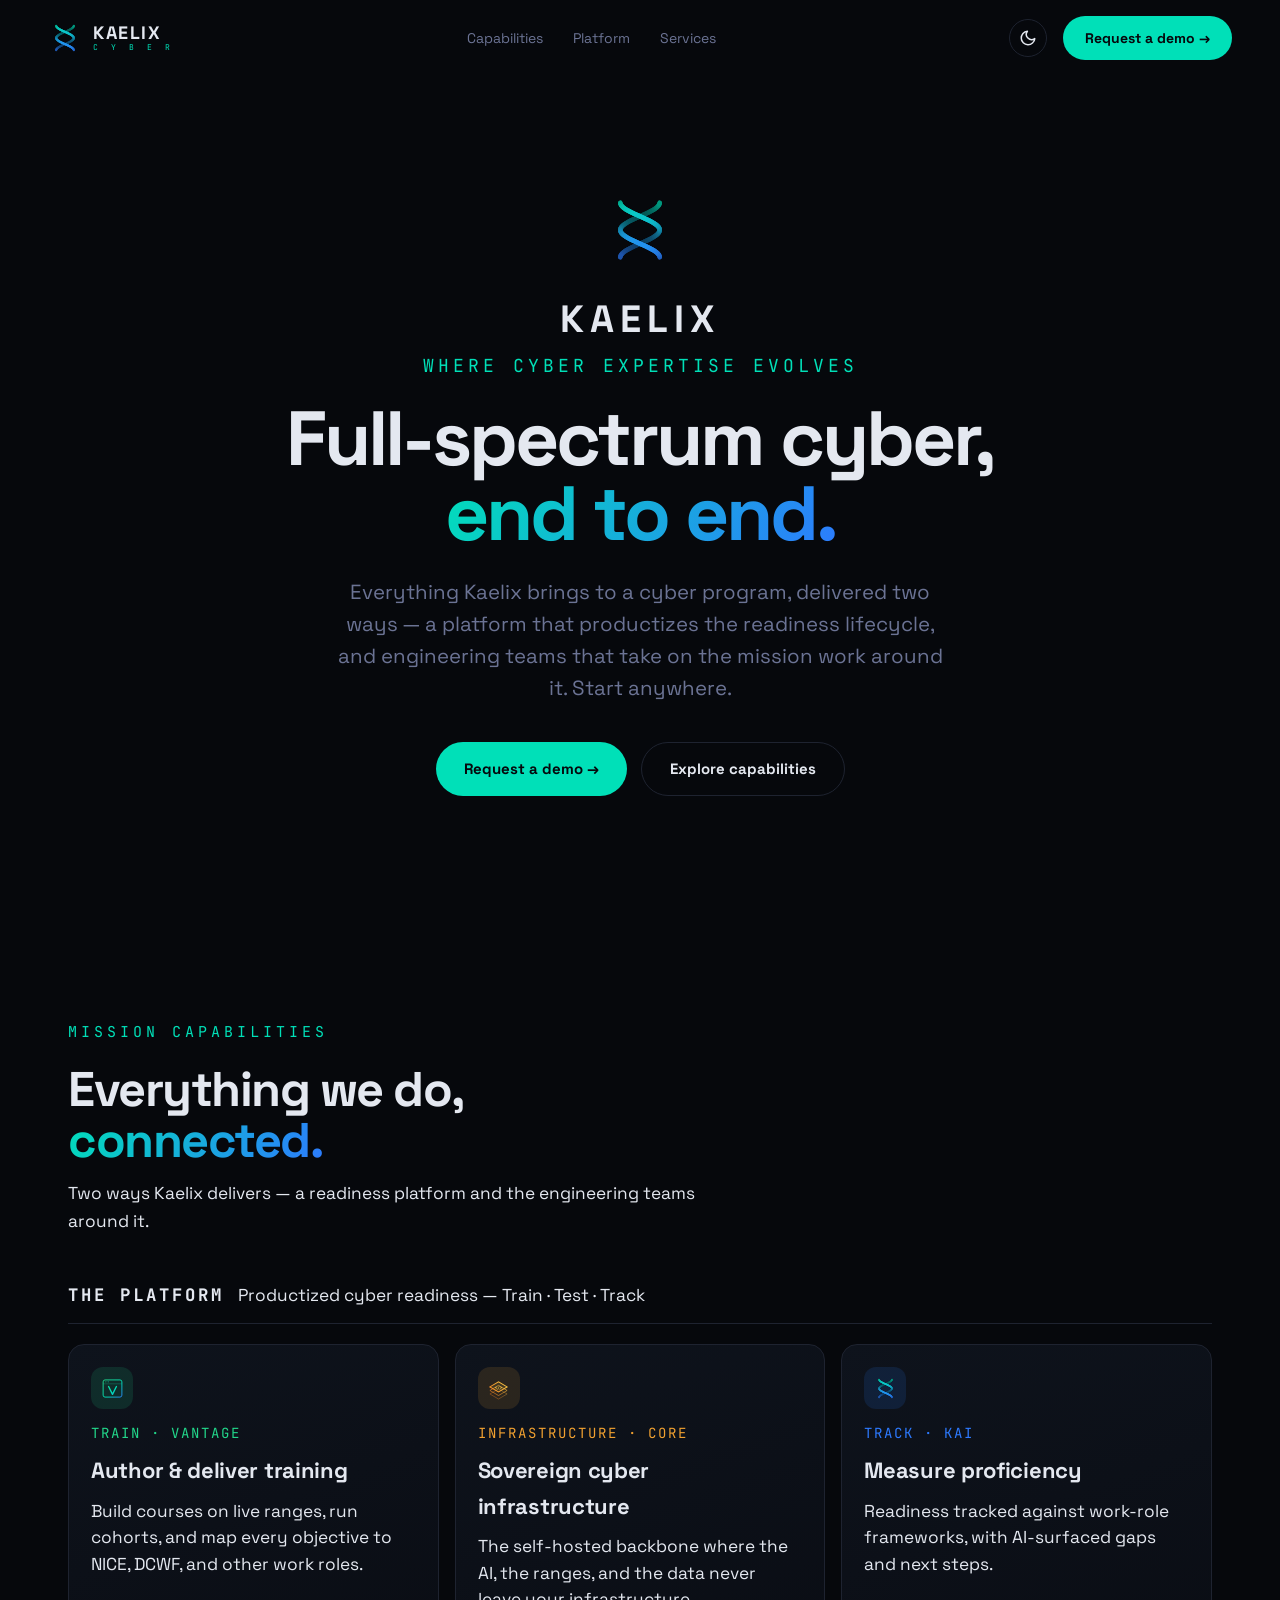
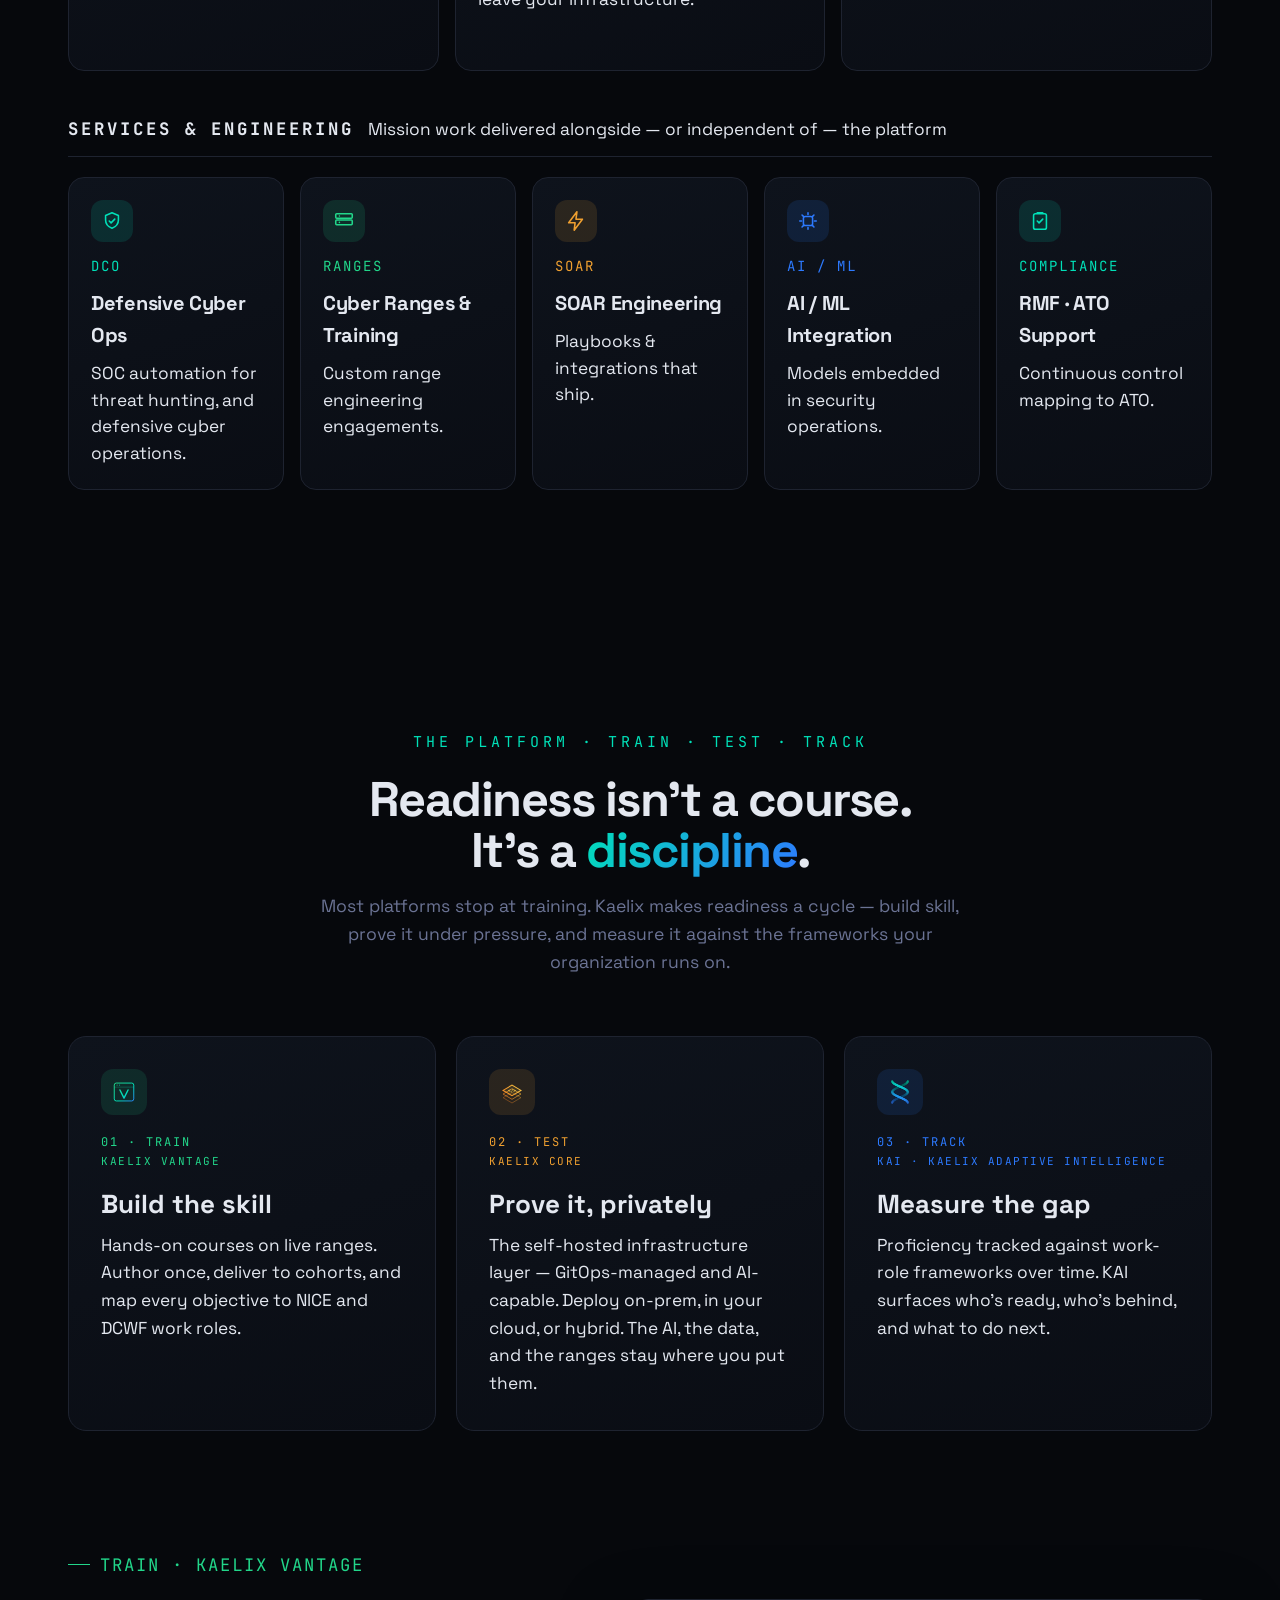
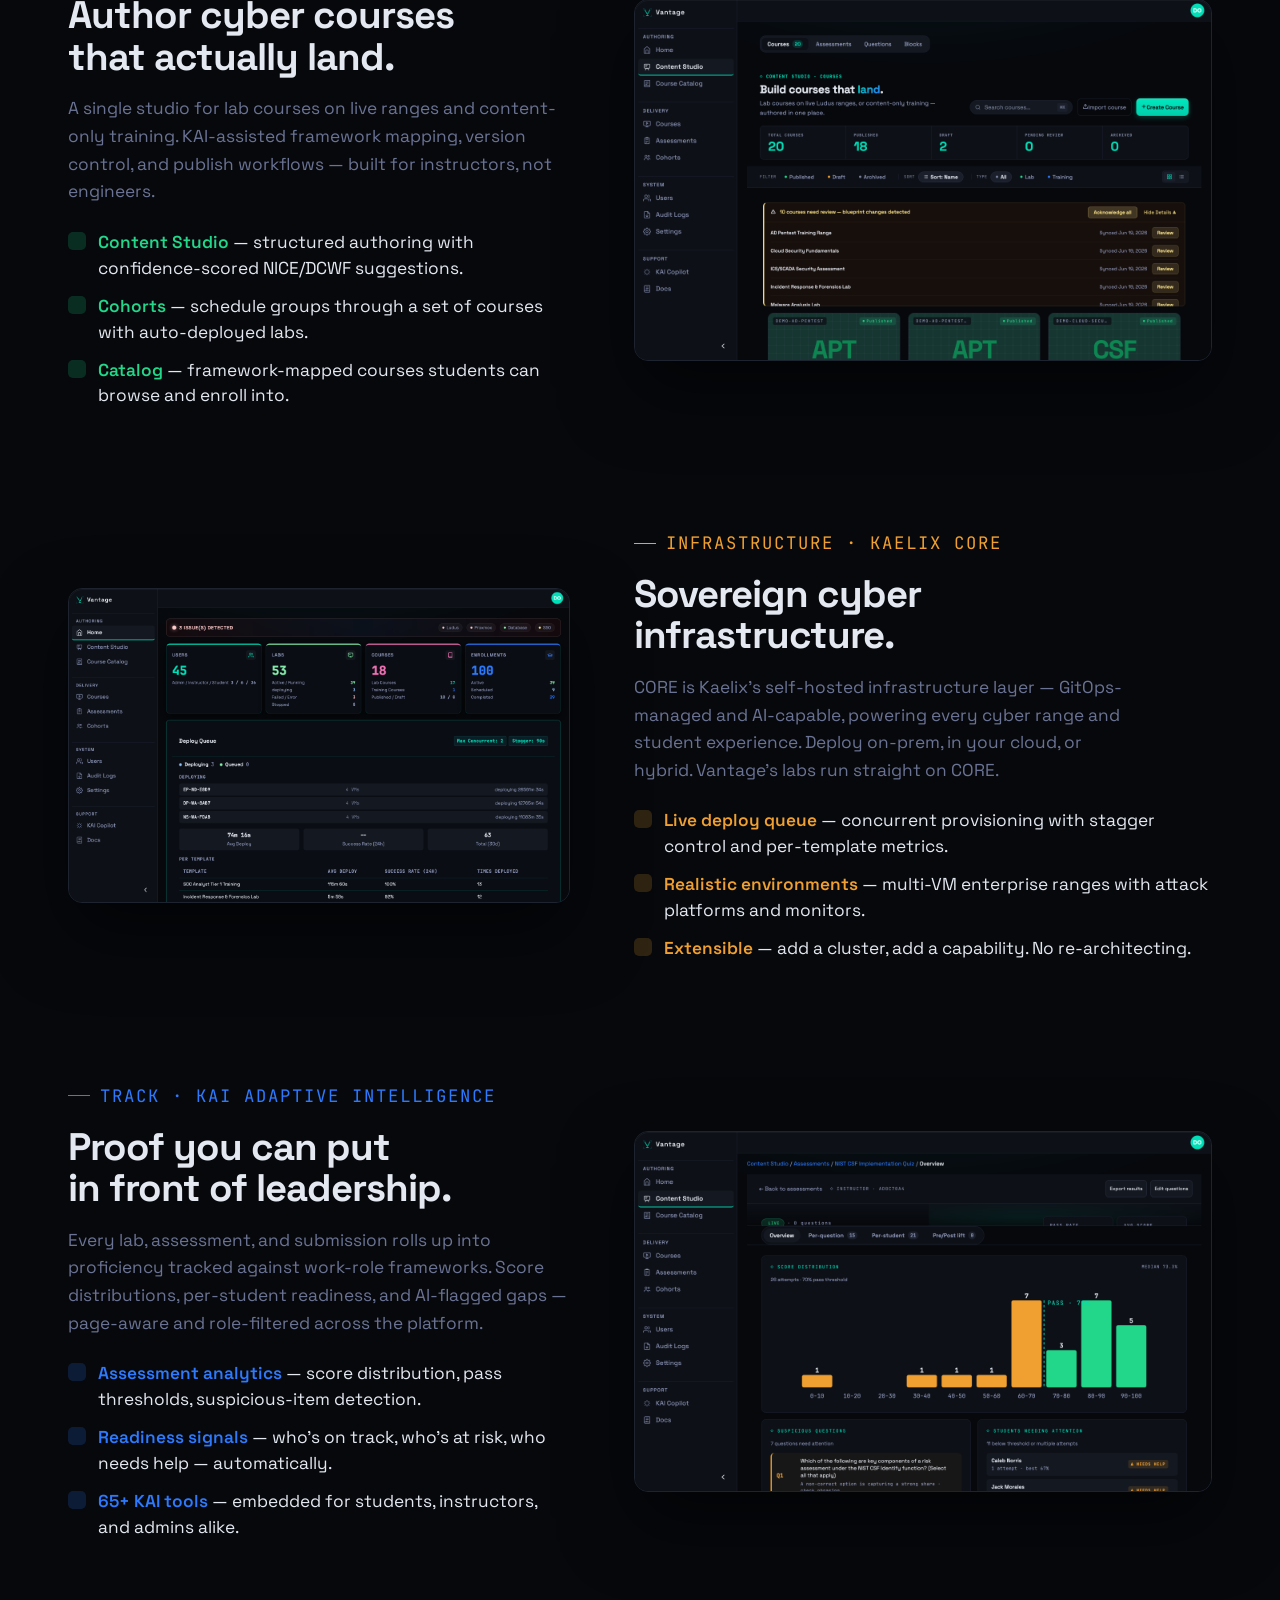
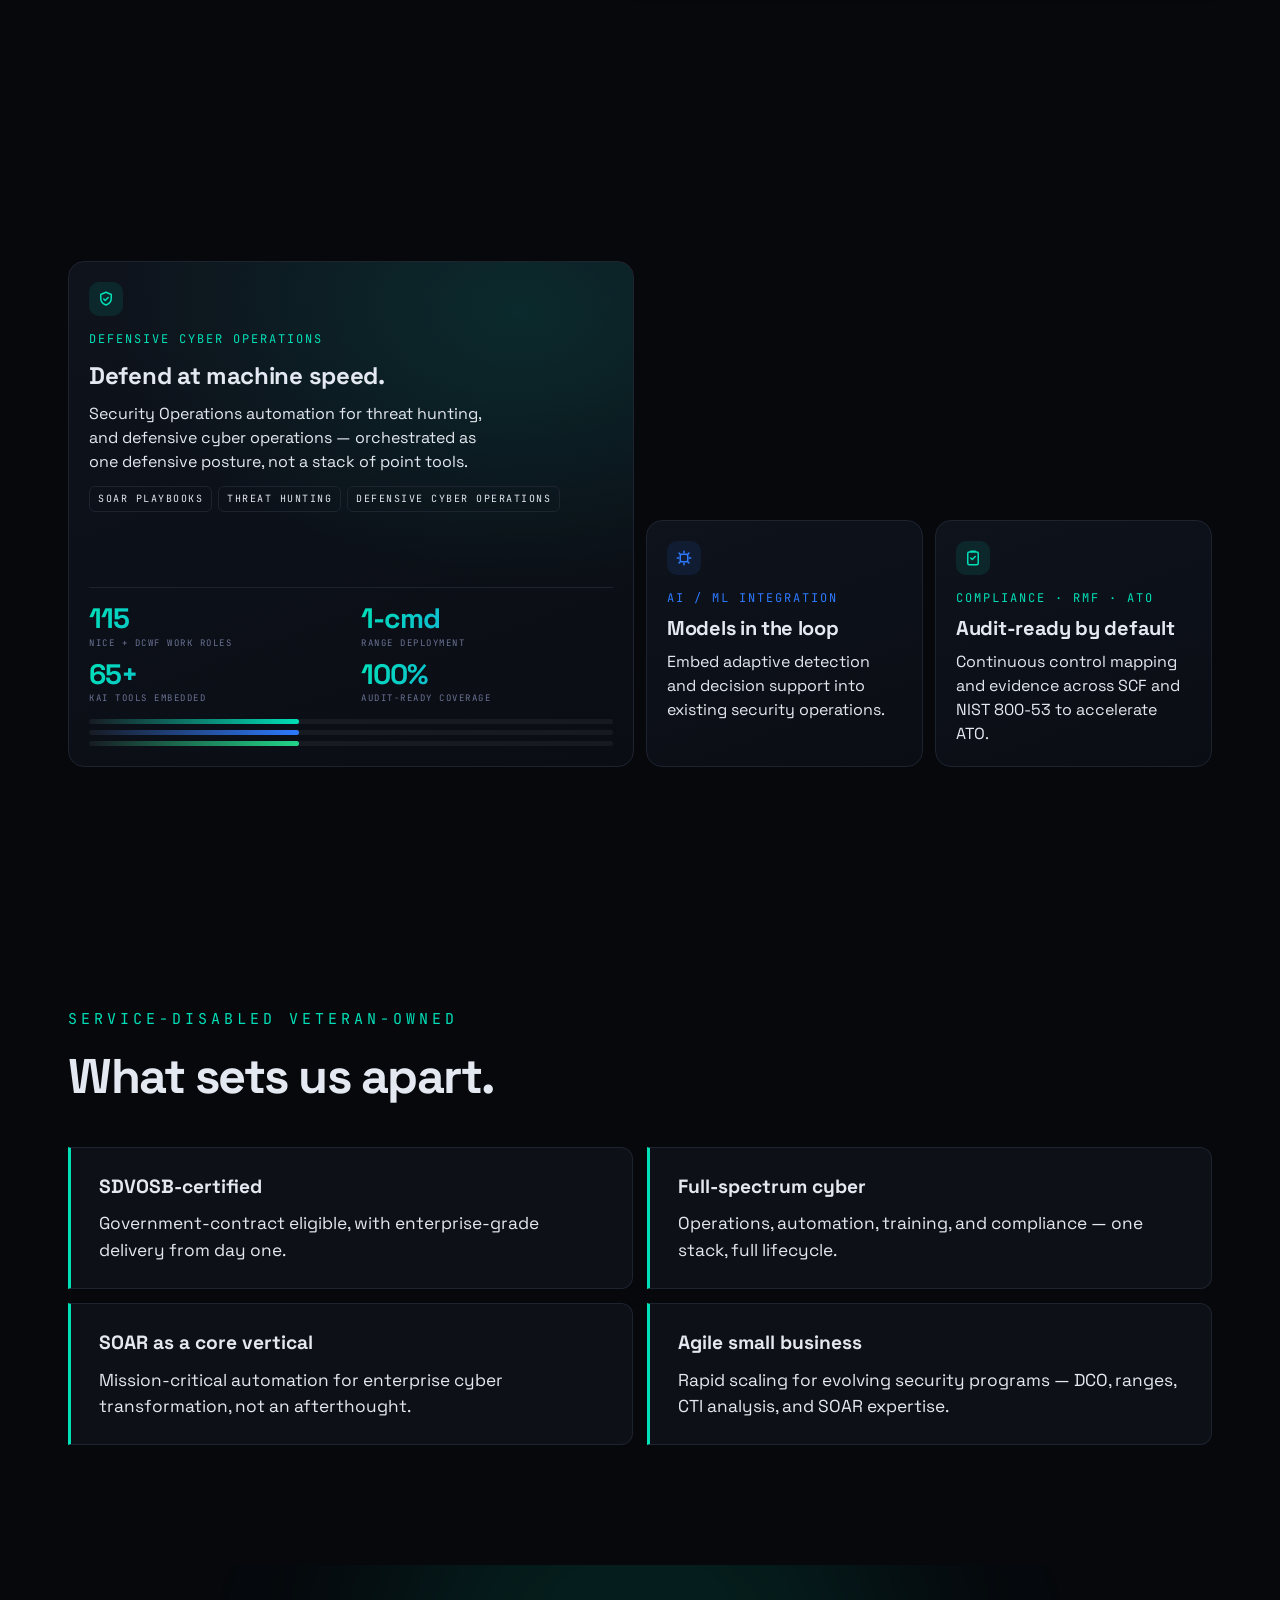
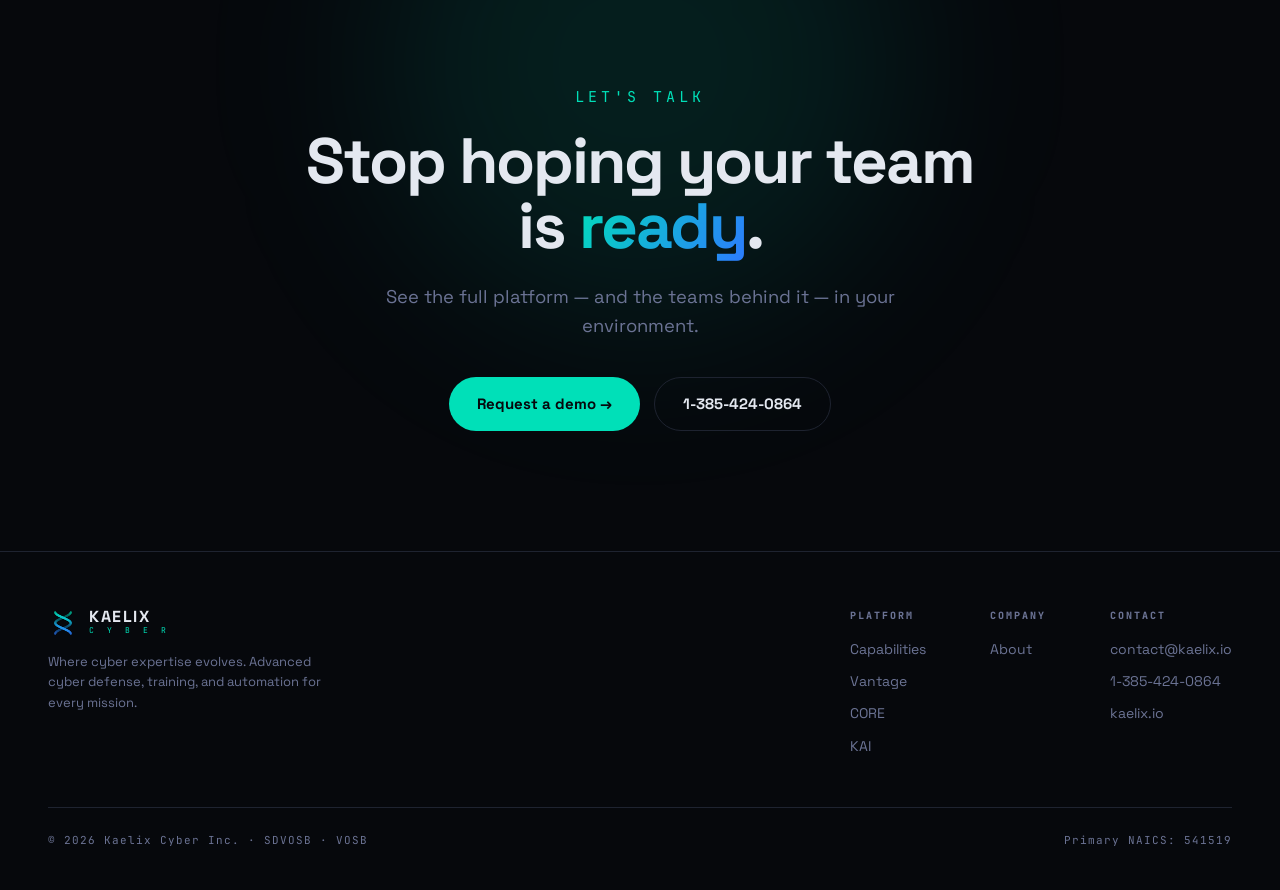
==== commit ecf5995f: "Add mobile hamburger menu for Capabilities / Platform / Services nav Hidden on desktop (>980px), sli" ====
--- a/index.html
+++ b/index.html
@@ -193,6 +193,23 @@
   .fcol a:hover{color:var(--kx-cyan);}
   .foot-base{max-width:1240px;margin:40px auto 0;padding-top:24px;border-top:1px solid var(--kx-border);display:flex;justify-content:space-between;gap:20px;flex-wrap:wrap;font-family:'JetBrains Mono',monospace;font-size:11px;color:var(--kx-fg-2);letter-spacing:1px;}
 
+  /* HAMBURGER */
+  .ham{display:none;flex-direction:column;gap:5px;width:38px;height:38px;align-items:center;justify-content:center;border:1px solid var(--kx-border);border-radius:8px;background:transparent;cursor:pointer;transition:border-color .2s;flex-shrink:0;}
+  .ham:hover{border-color:var(--kx-cyan);}
+  .ham span{display:block;width:18px;height:1.5px;background:var(--kx-fg-1);border-radius:2px;transition:transform .28s ease,opacity .28s ease;}
+  .ham.open span:nth-child(1){transform:translateY(6.5px) rotate(45deg);}
+  .ham.open span:nth-child(2){opacity:0;transform:scaleX(0);}
+  .ham.open span:nth-child(3){transform:translateY(-6.5px) rotate(-45deg);}
+  /* MOBILE NAV DRAWER */
+  .mobile-nav{overflow:hidden;max-height:0;transition:max-height .3s cubic-bezier(.4,0,.2,1);background:rgba(6,8,12,.96);backdrop-filter:blur(14px);border-top:1px solid transparent;}
+  .mobile-nav.open{max-height:200px;border-top-color:var(--kx-border);}
+  .mobile-nav a{display:block;padding:16px 20px;font-size:16px;font-weight:500;color:var(--kx-fg-2);border-bottom:1px solid var(--kx-border);transition:color .2s,background .2s;}
+  .mobile-nav a:last-child{border-bottom:none;}
+  .mobile-nav a:hover{color:var(--kx-fg-1);background:rgba(255,255,255,.03);}
+  [data-theme="light"] .mobile-nav{background:rgba(240,242,245,.97);}
+  @media(max-width:980px){.ham{display:flex;}}
+  @media(min-width:981px){.mobile-nav{display:none!important;}}
+
   @media(max-width:980px){
     .nav-links{display:none;}
     .loop,.stats{grid-template-columns:1fr 1fr;}
@@ -257,7 +274,15 @@
         <svg class="i-sun" viewBox="0 0 24 24"><circle cx="12" cy="12" r="4"/><path d="M12 2v2M12 20v2M4 12H2M22 12h-2M5 5l1.4 1.4M17.6 17.6L19 19M19 5l-1.4 1.4M6.4 17.6L5 19" stroke-linecap="round"/></svg>
       </button>
       <a class="btn primary" data-demo href="mailto:contact@kaelix.io" style="padding:11px 22px;font-size:14px;">Request a demo →</a>
-    </div>
+      <button class="ham" id="hamBtn" aria-label="Open menu" aria-expanded="false" aria-controls="mobileNav">
+        <span></span><span></span><span></span>
+      </button>
+    </div>
+  </div>
+  <div class="mobile-nav" id="mobileNav" role="navigation" aria-label="Mobile navigation">
+    <a href="#capabilities" class="mob-link">Capabilities</a>
+    <a href="#cycle" class="mob-link">Platform</a>
+    <a href="#services" class="mob-link">Services</a>
   </div>
 </header>
 
@@ -618,6 +643,17 @@
     });
   })();
 
+  // hamburger menu
+  (function(){
+    var btn=document.getElementById('hamBtn'),nav=document.getElementById('mobileNav');
+    if(!btn||!nav)return;
+    function openMenu(){btn.classList.add('open');nav.classList.add('open');btn.setAttribute('aria-expanded','true');}
+    function closeMenu(){btn.classList.remove('open');nav.classList.remove('open');btn.setAttribute('aria-expanded','false');}
+    btn.addEventListener('click',function(){btn.classList.contains('open')?closeMenu():openMenu();});
+    nav.querySelectorAll('.mob-link').forEach(function(a){a.addEventListener('click',closeMenu);});
+    document.addEventListener('keydown',function(e){if(e.key==='Escape')closeMenu();});
+  })();
+
   // request-a-demo modal
   (function(){
     var ov=document.getElementById('demoModal');if(!ov)return;
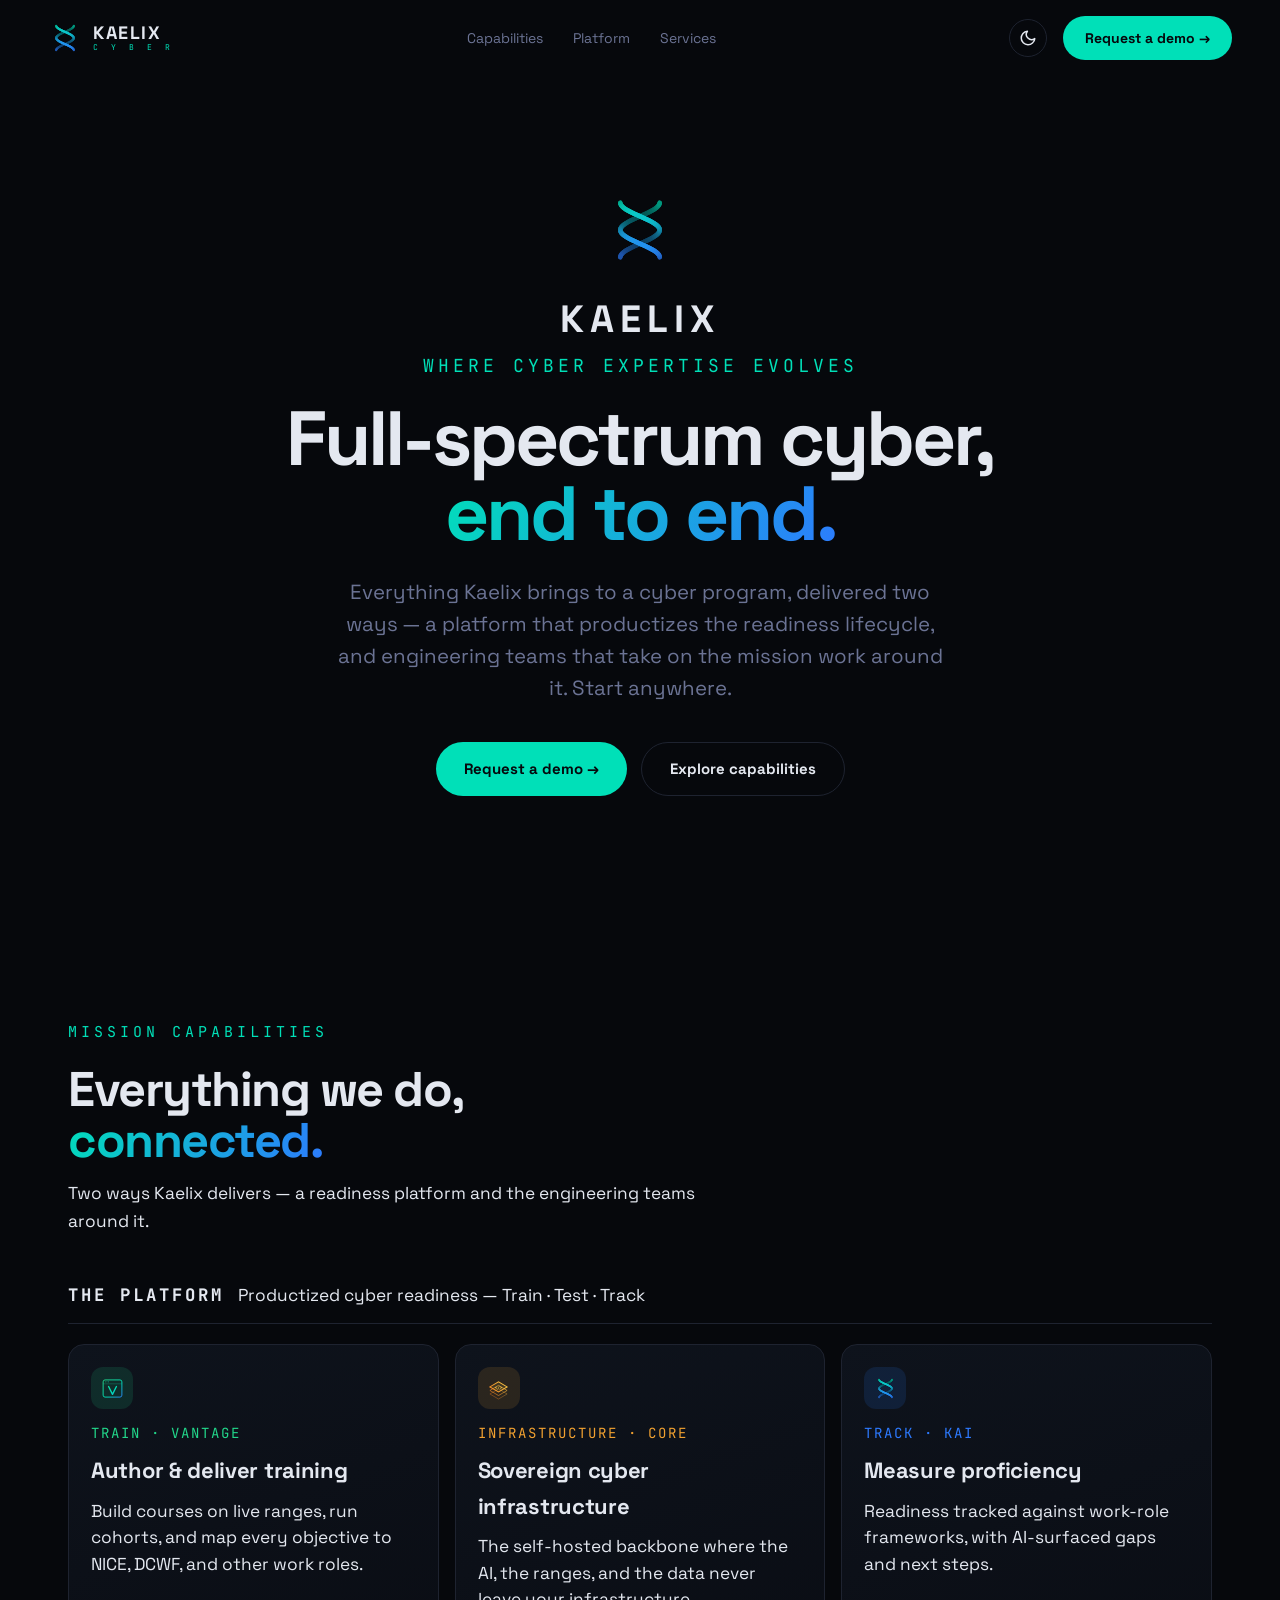
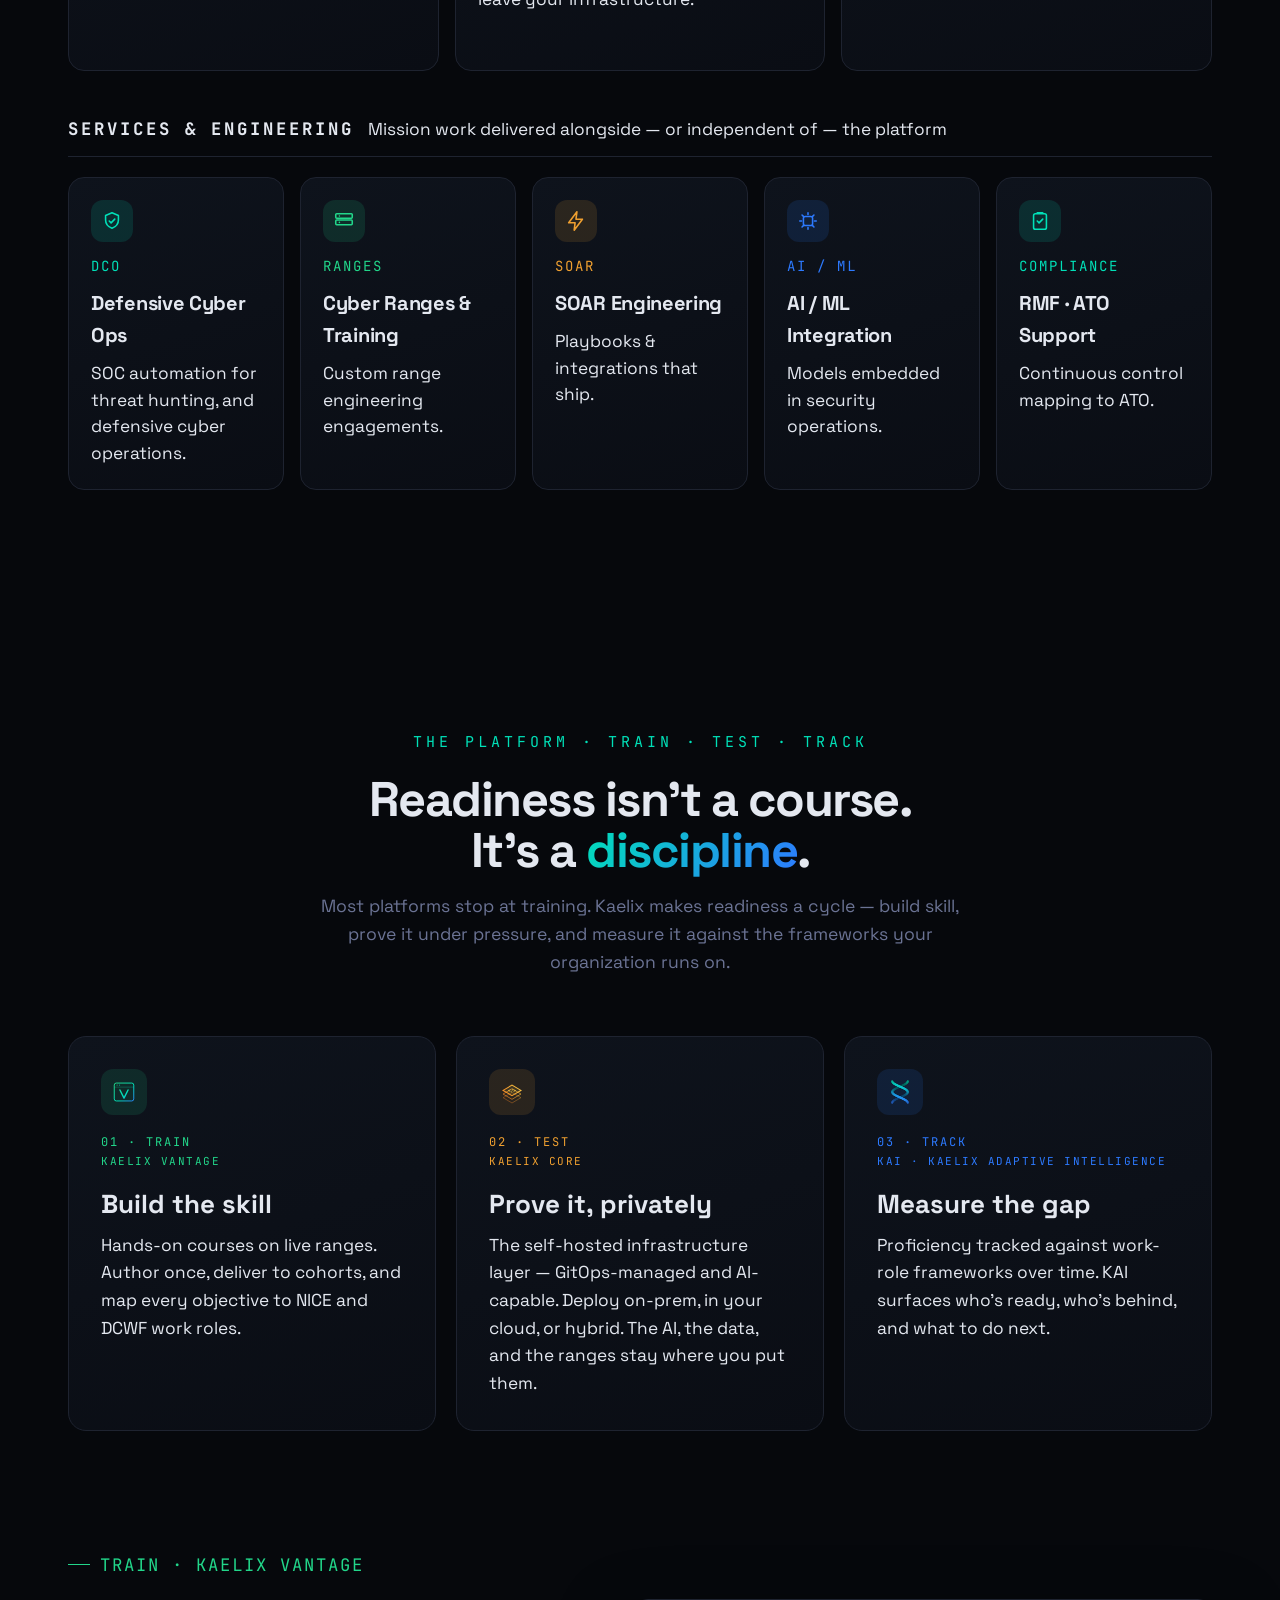
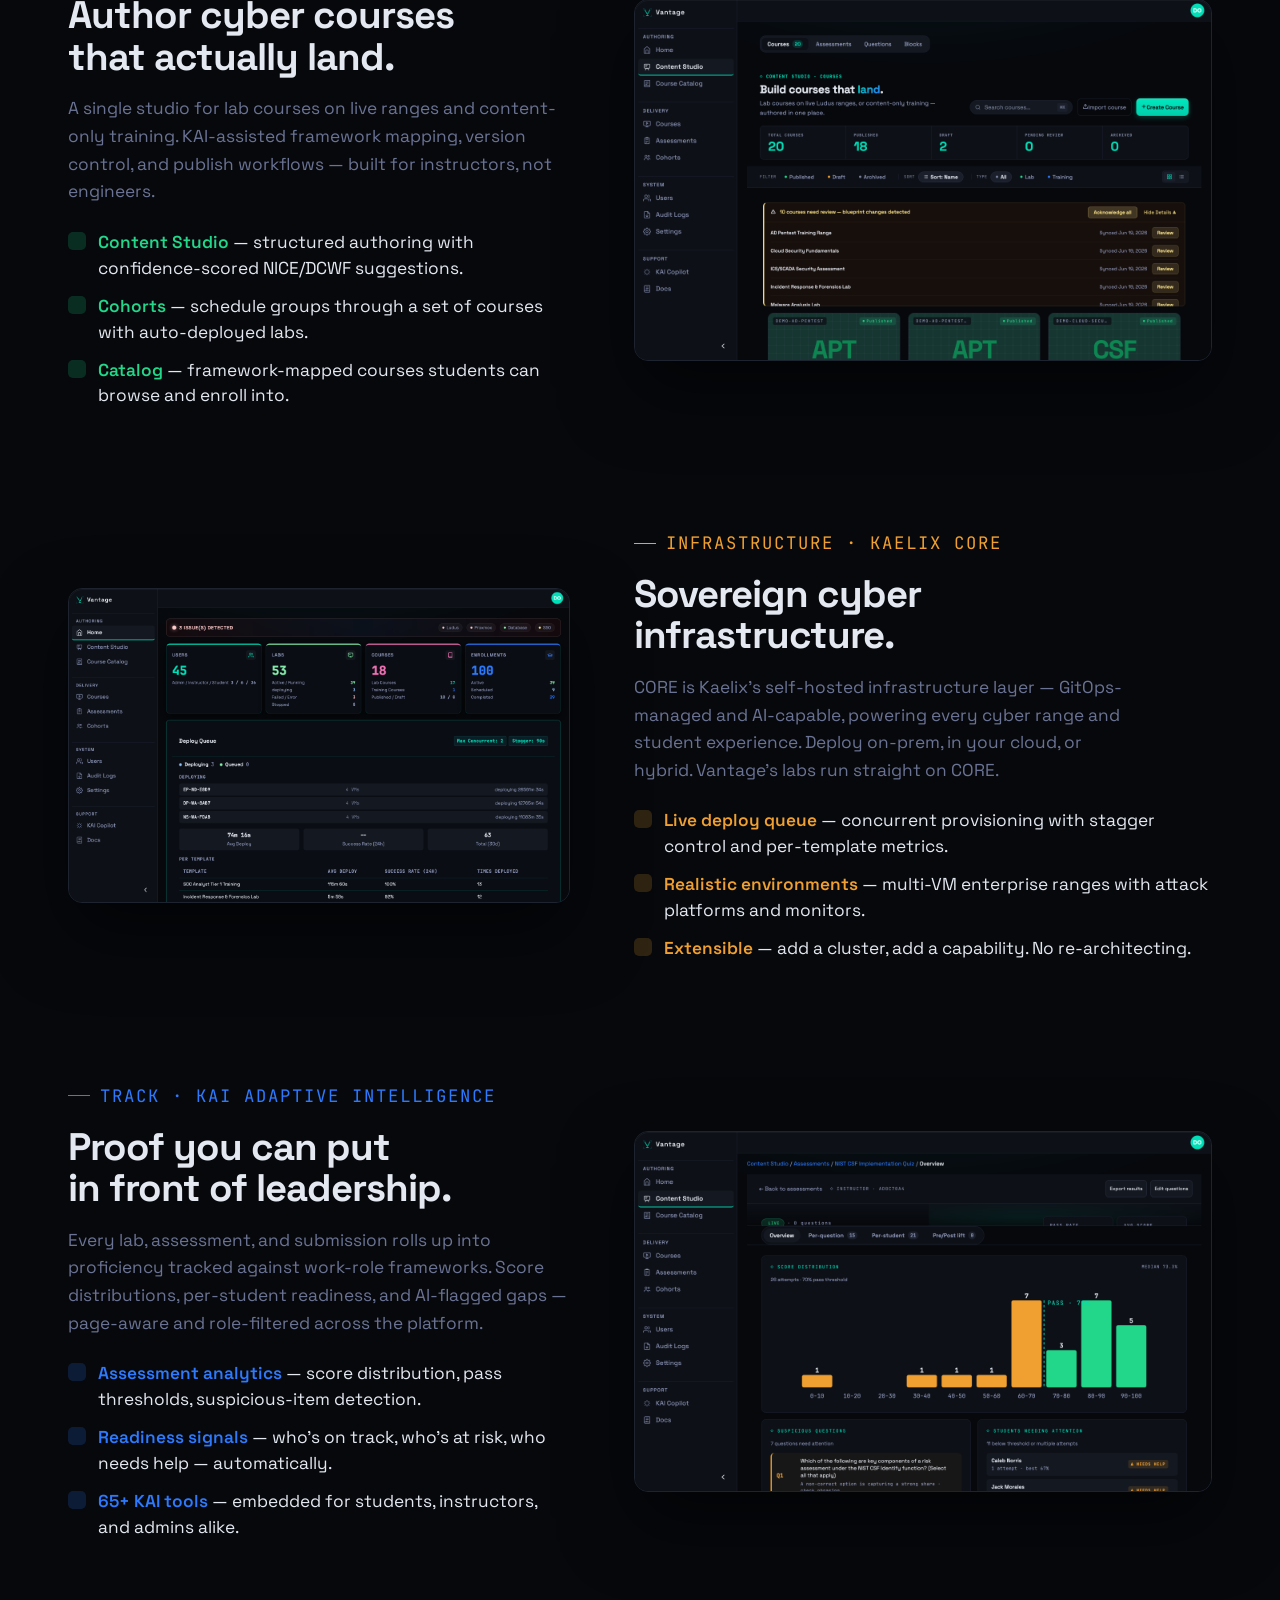
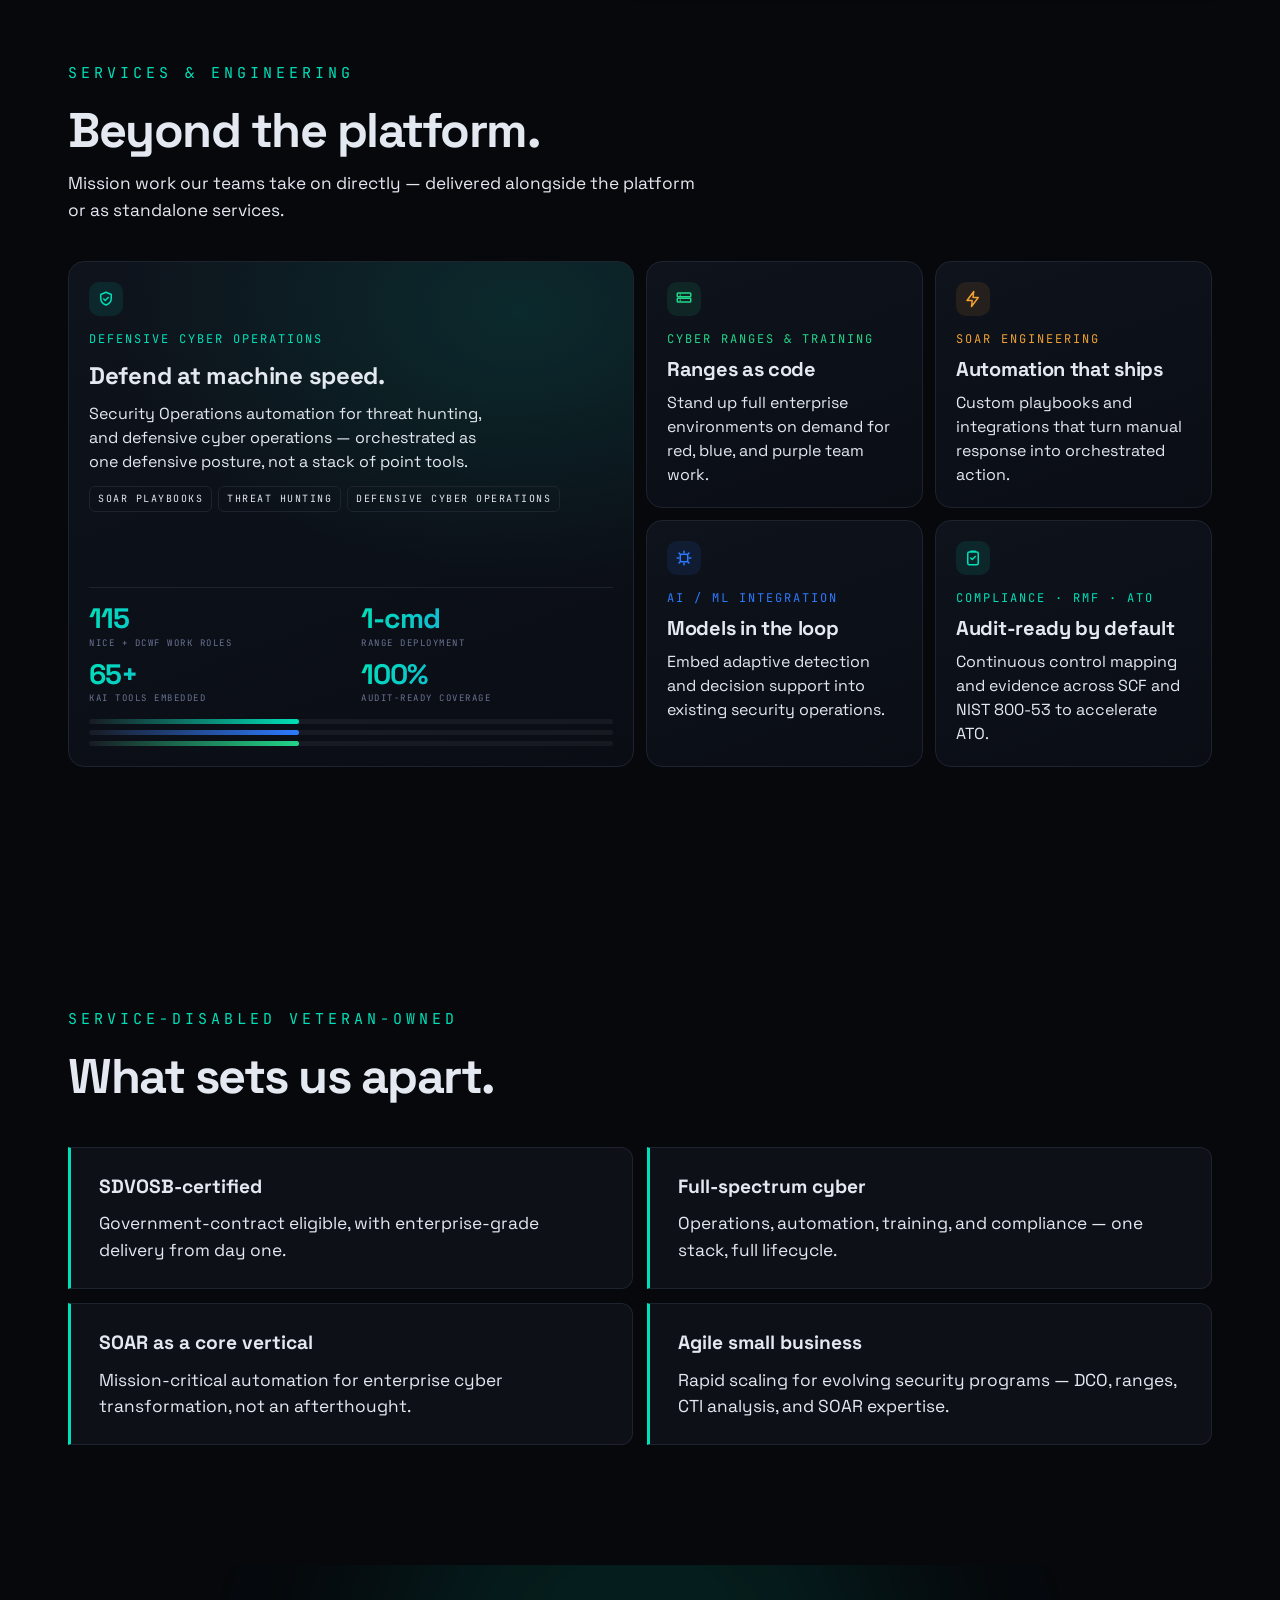
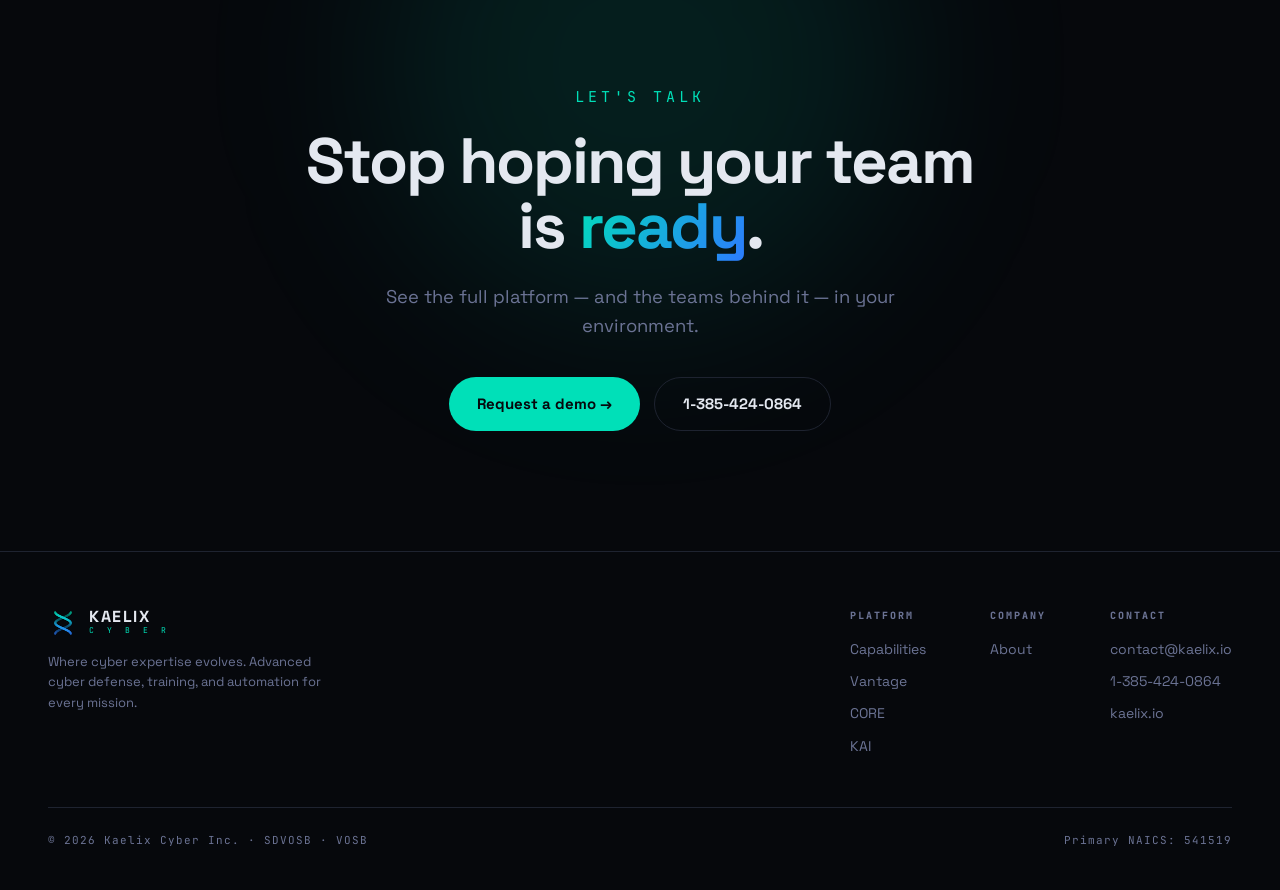
==== commit 43dbd4df: "Mobile menu pushes page content down instead of overlapping Added #menuSpacer div in normal flow tha" ====
--- a/index.html
+++ b/index.html
@@ -207,8 +207,9 @@
   .mobile-nav a:last-child{border-bottom:none;}
   .mobile-nav a:hover{color:var(--kx-fg-1);background:rgba(255,255,255,.03);}
   [data-theme="light"] .mobile-nav{background:rgba(240,242,245,.97);}
+  #menuSpacer{height:0;transition:height .3s cubic-bezier(.4,0,.2,1);}
   @media(max-width:980px){.ham{display:flex;}}
-  @media(min-width:981px){.mobile-nav{display:none!important;}}
+  @media(min-width:981px){.mobile-nav{display:none!important;}#menuSpacer{display:none;}}
 
   @media(max-width:980px){
     .nav-links{display:none;}
@@ -285,6 +286,7 @@
     <a href="#services" class="mob-link">Services</a>
   </div>
 </header>
+<div id="menuSpacer"></div>
 
 <div id="top"></div>
 <!-- HERO -->
@@ -645,10 +647,10 @@
 
   // hamburger menu
   (function(){
-    var btn=document.getElementById('hamBtn'),nav=document.getElementById('mobileNav');
+    var btn=document.getElementById('hamBtn'),nav=document.getElementById('mobileNav'),spacer=document.getElementById('menuSpacer');
     if(!btn||!nav)return;
-    function openMenu(){btn.classList.add('open');nav.classList.add('open');btn.setAttribute('aria-expanded','true');}
-    function closeMenu(){btn.classList.remove('open');nav.classList.remove('open');btn.setAttribute('aria-expanded','false');}
+    function openMenu(){btn.classList.add('open');nav.classList.add('open');btn.setAttribute('aria-expanded','true');if(spacer)spacer.style.height=nav.scrollHeight+'px';}
+    function closeMenu(){btn.classList.remove('open');nav.classList.remove('open');btn.setAttribute('aria-expanded','false');if(spacer)spacer.style.height='0';}
     btn.addEventListener('click',function(){btn.classList.contains('open')?closeMenu():openMenu();});
     nav.querySelectorAll('.mob-link').forEach(function(a){a.addEventListener('click',closeMenu);});
     document.addEventListener('keydown',function(e){if(e.key==='Escape')closeMenu();});
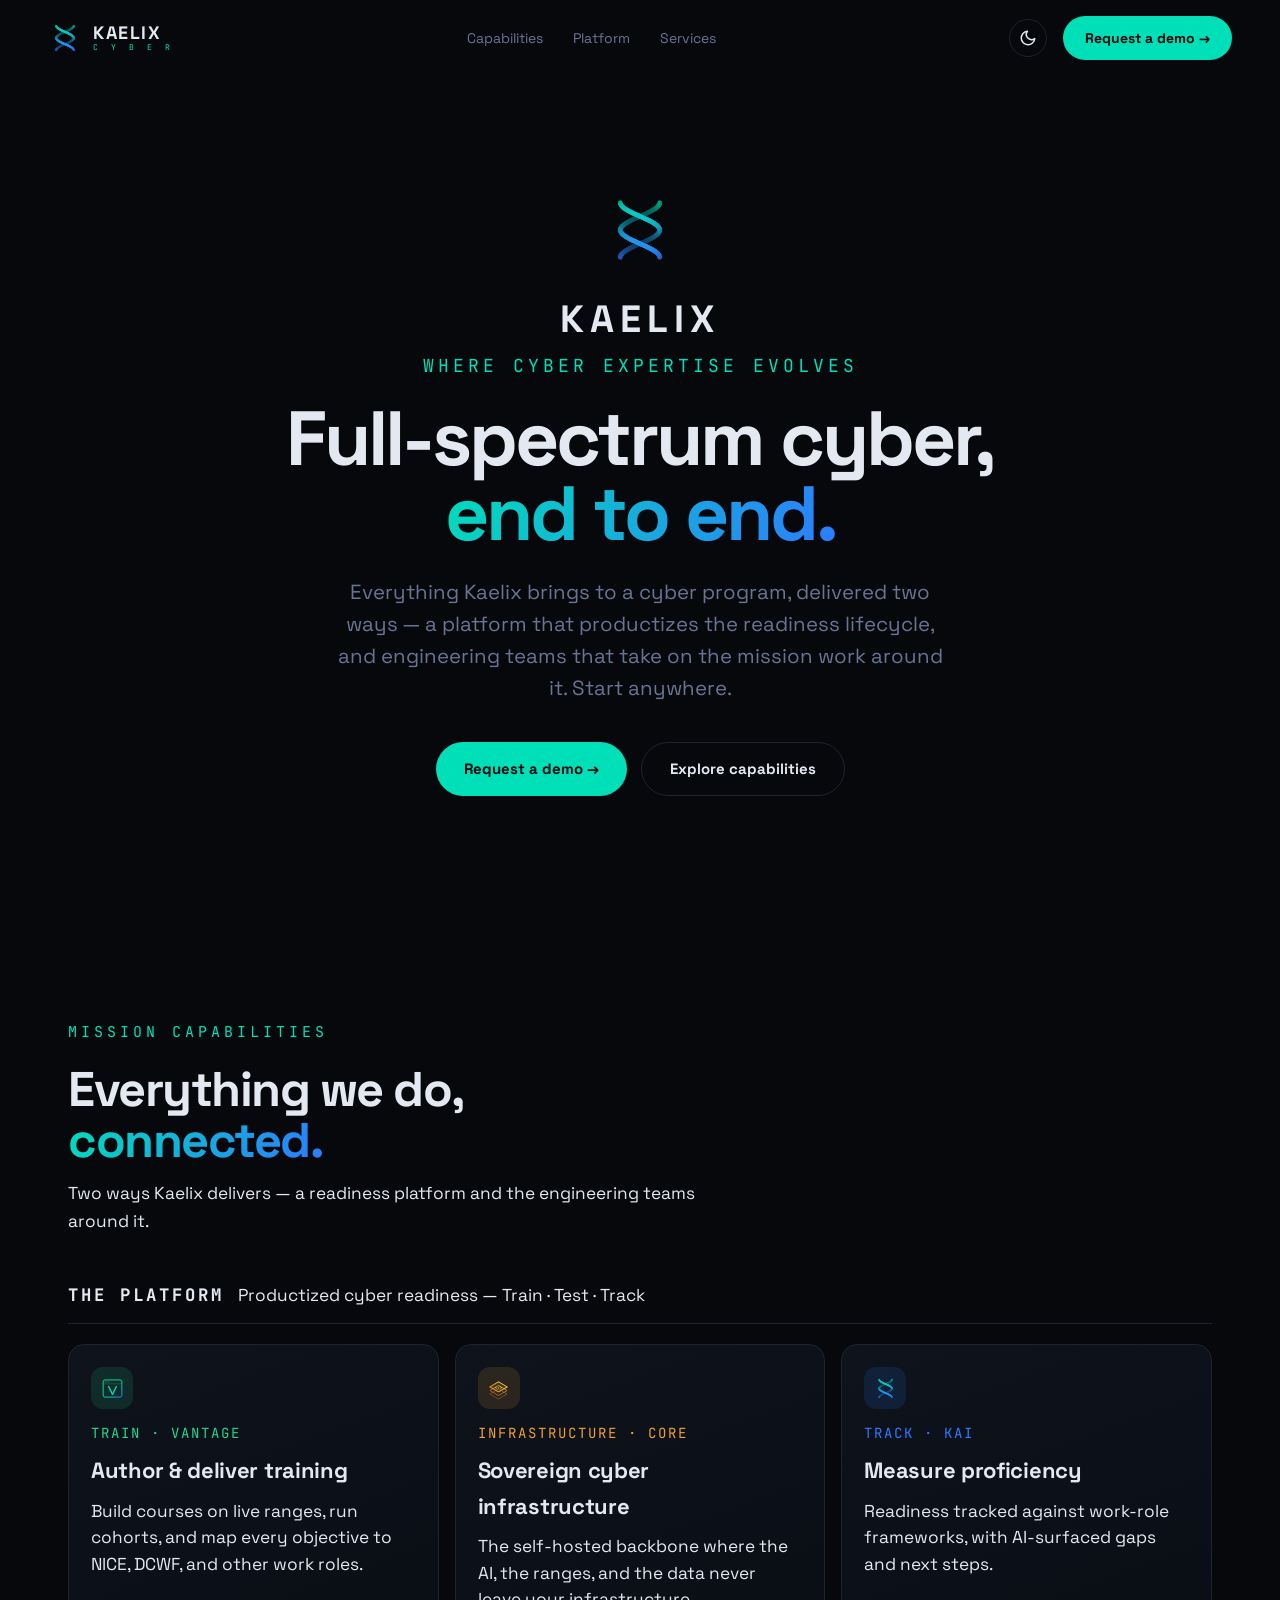
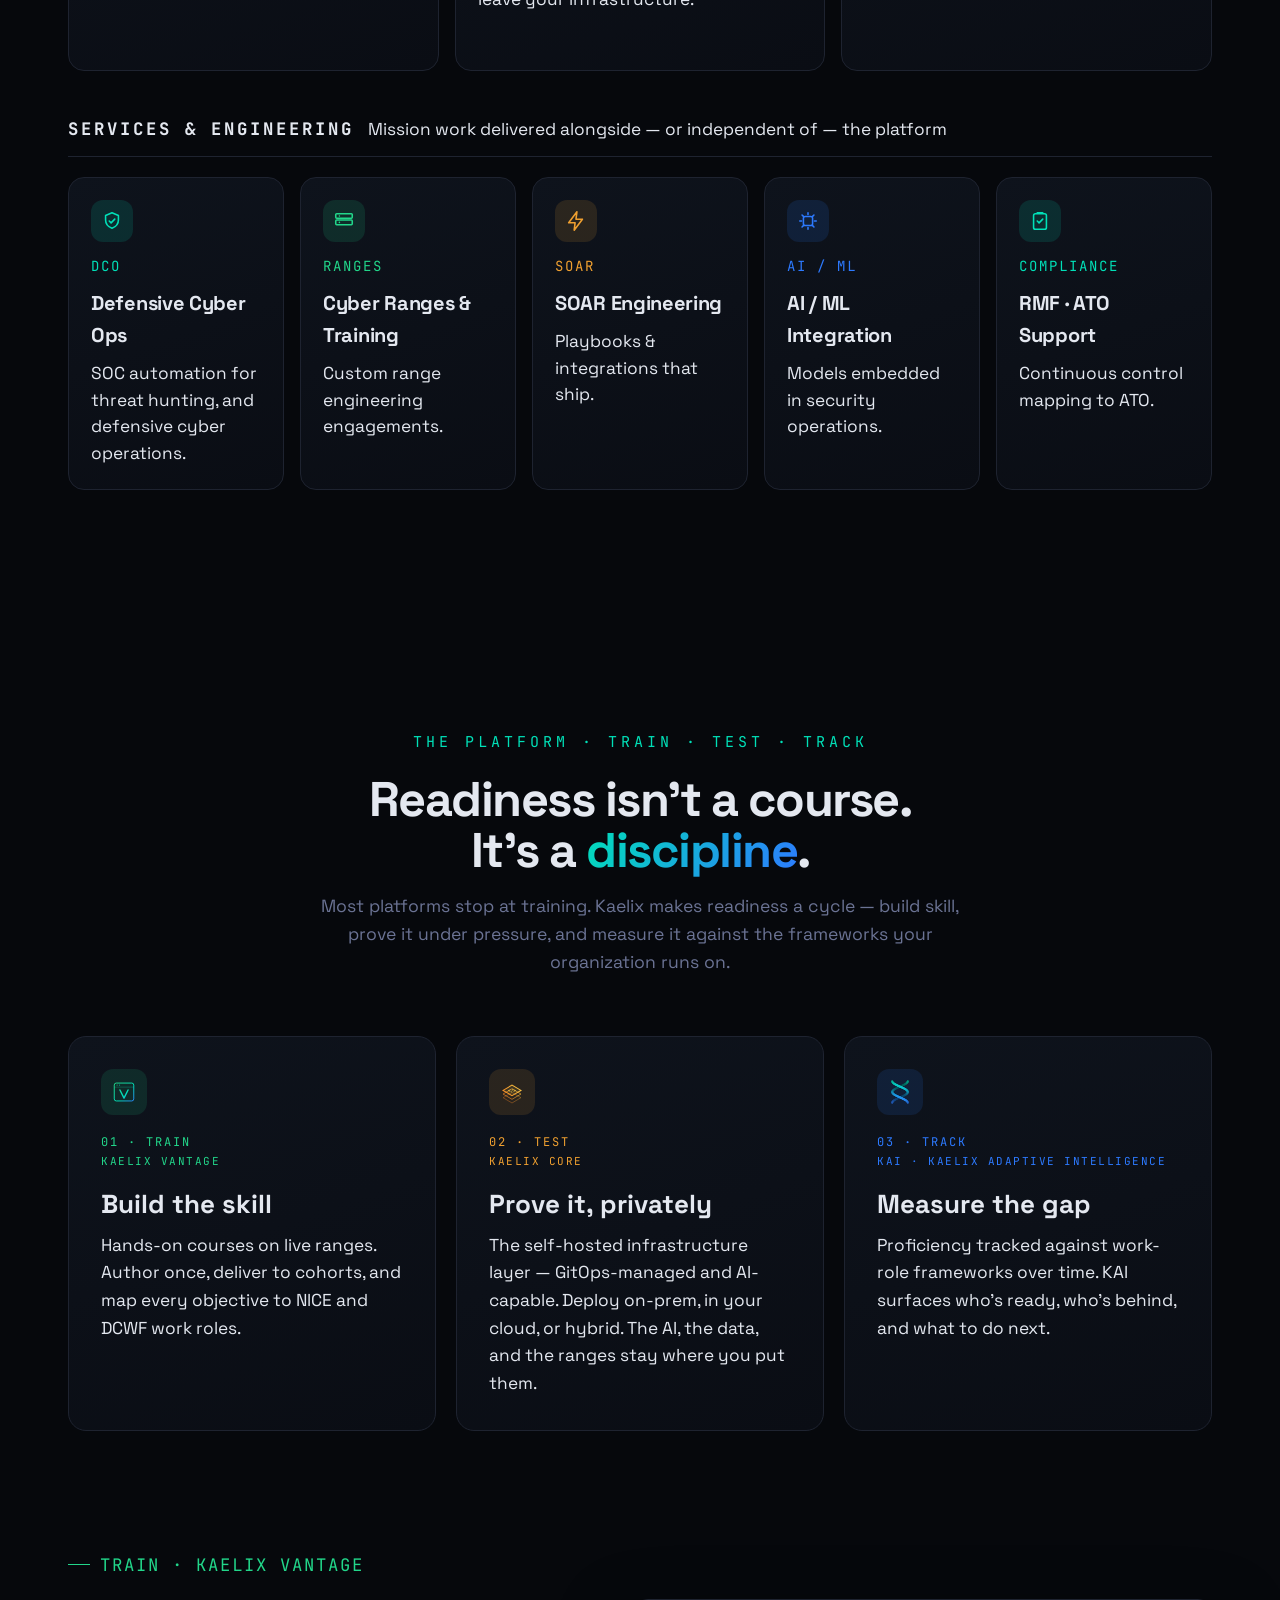
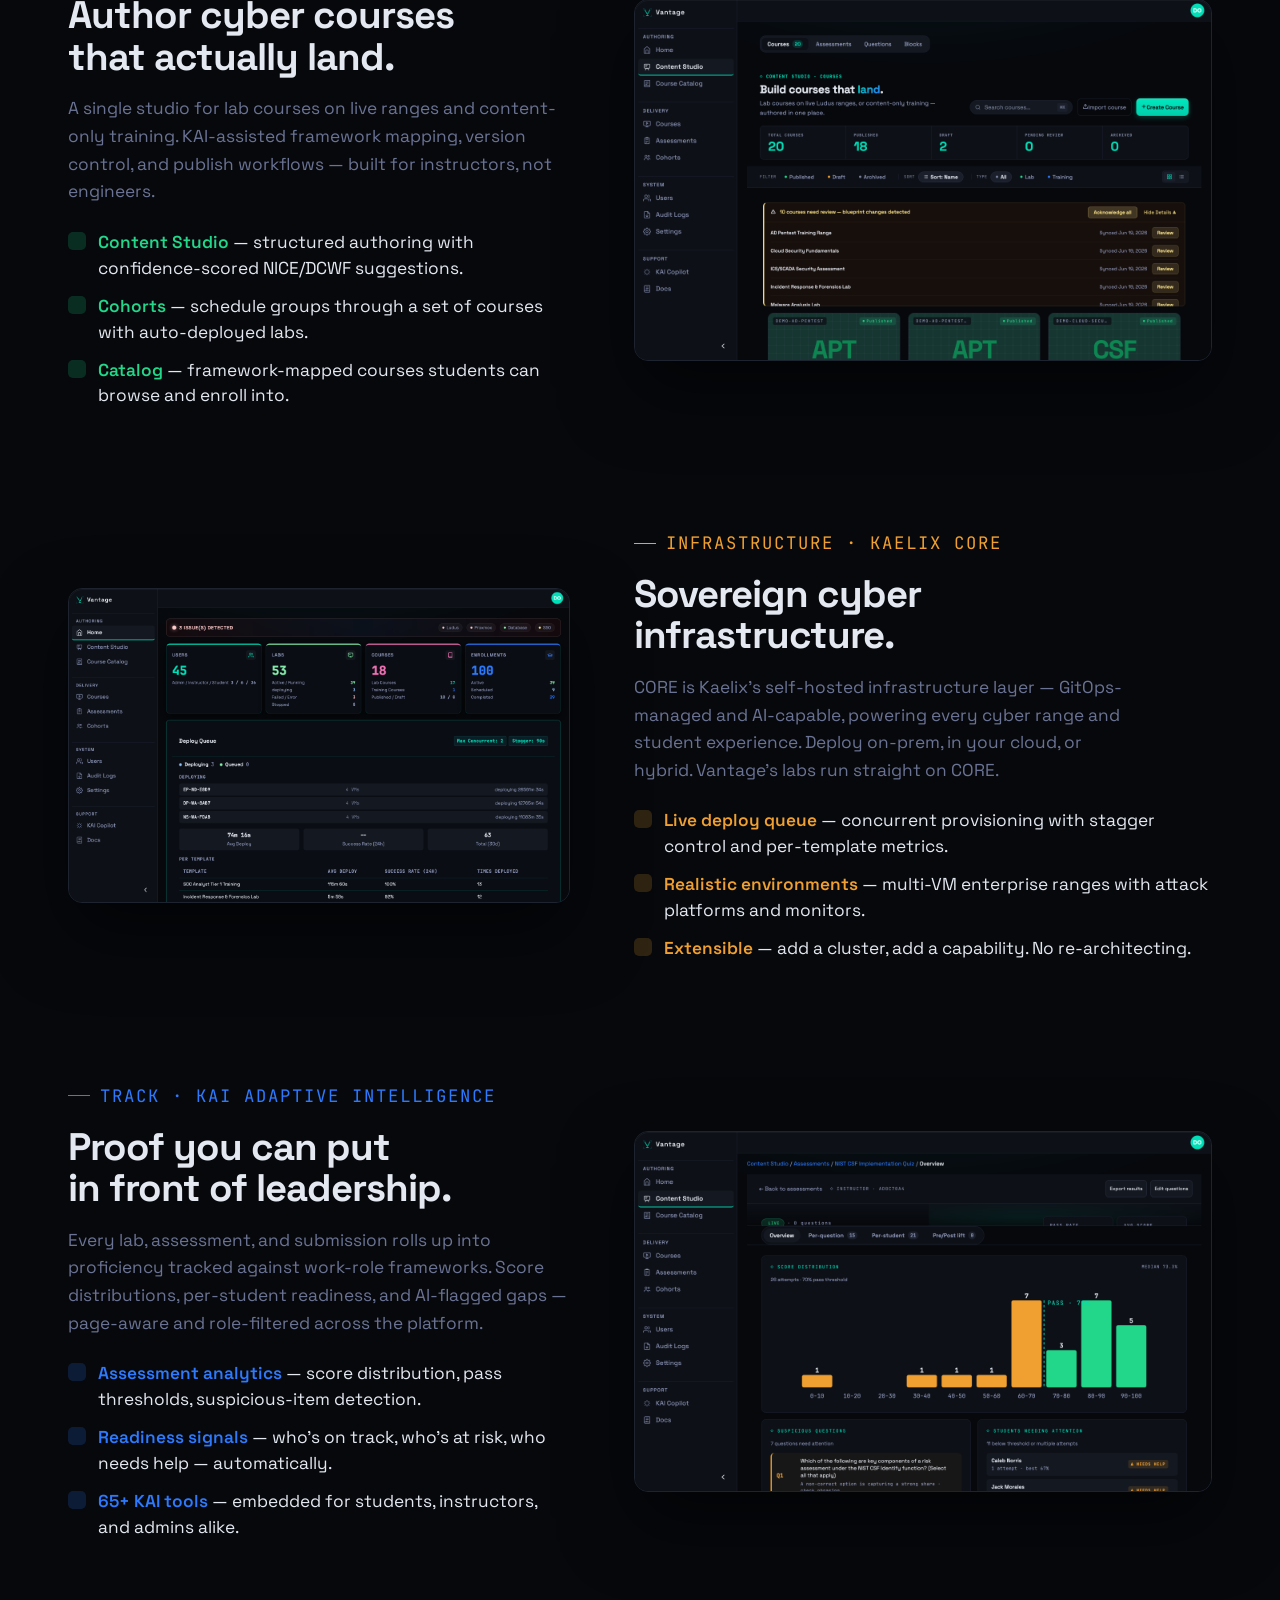
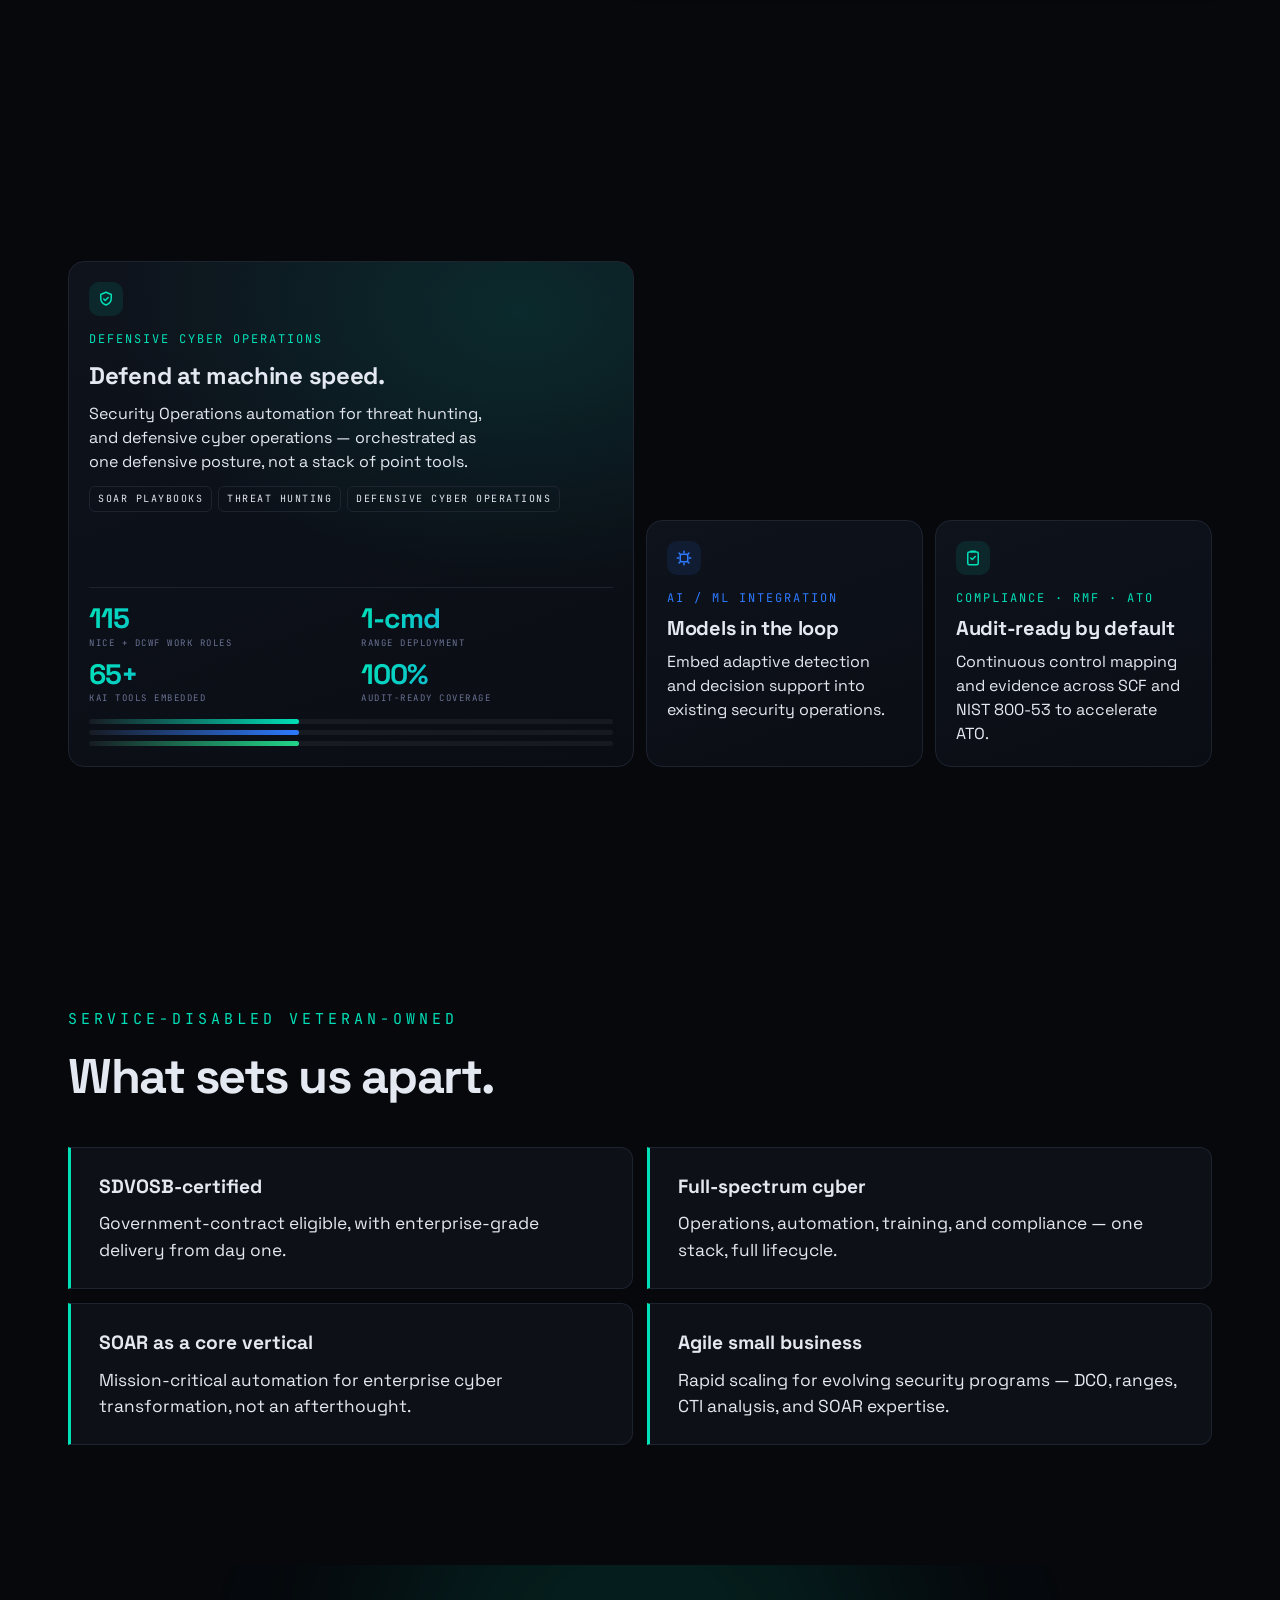
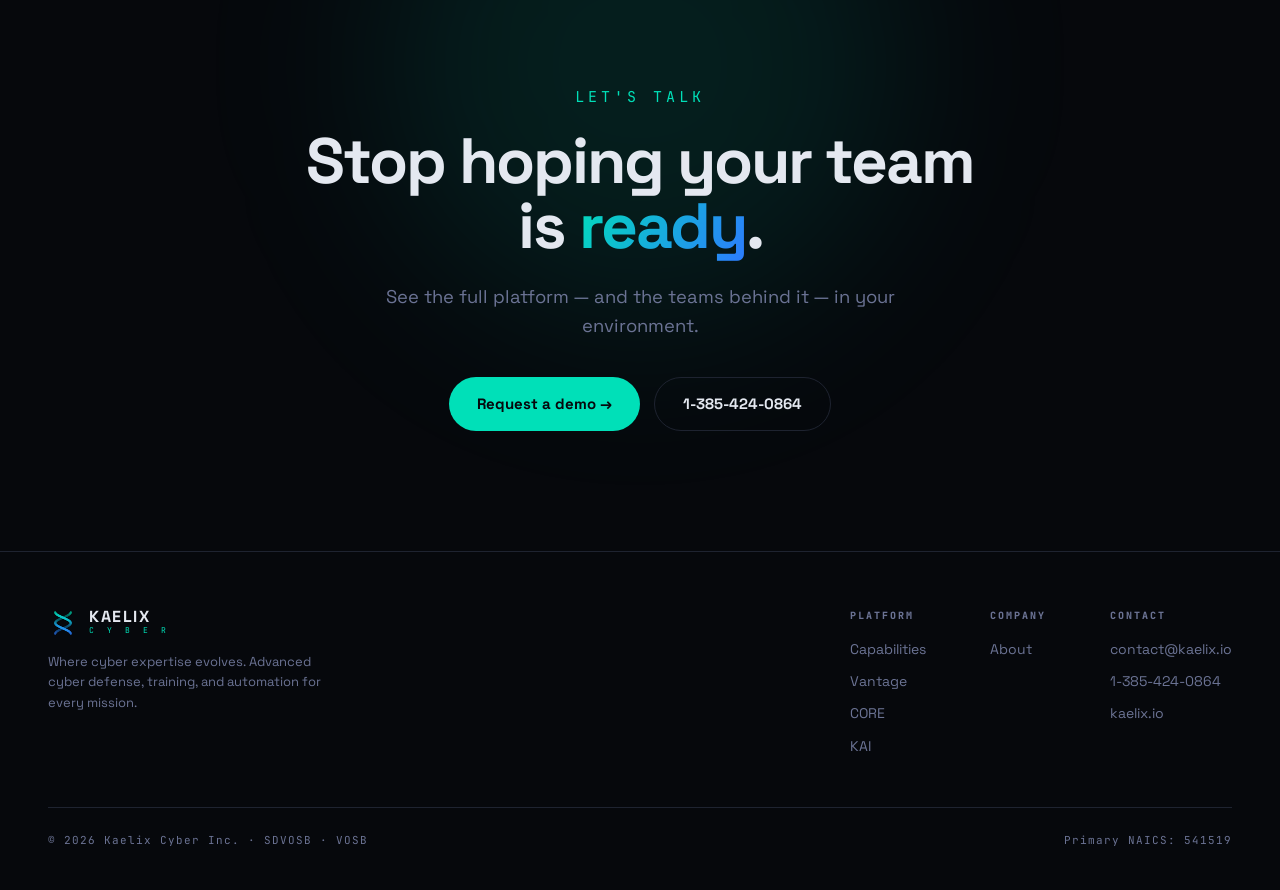
==== commit e890ca1a: "Fix 'Open mail app' broken in Chrome on Mac The JS handler was calling e.preventDefault() then windo" ====
--- a/index.html
+++ b/index.html
@@ -672,8 +672,6 @@
       if(navigator.clipboard&&navigator.clipboard.writeText)navigator.clipboard.writeText(email).then(done).catch(function(){fb(email,done);});
       else fb(email,done);
     });
-    var mail=document.getElementById('demoMail');
-    mail&&mail.addEventListener('click',function(e){e.preventDefault();var u='mailto:'+email+'?subject=Kaelix%20demo%20request';try{window.location.href=u;}catch(_){window.open(u);}});
   })();
 </script>
 </body>
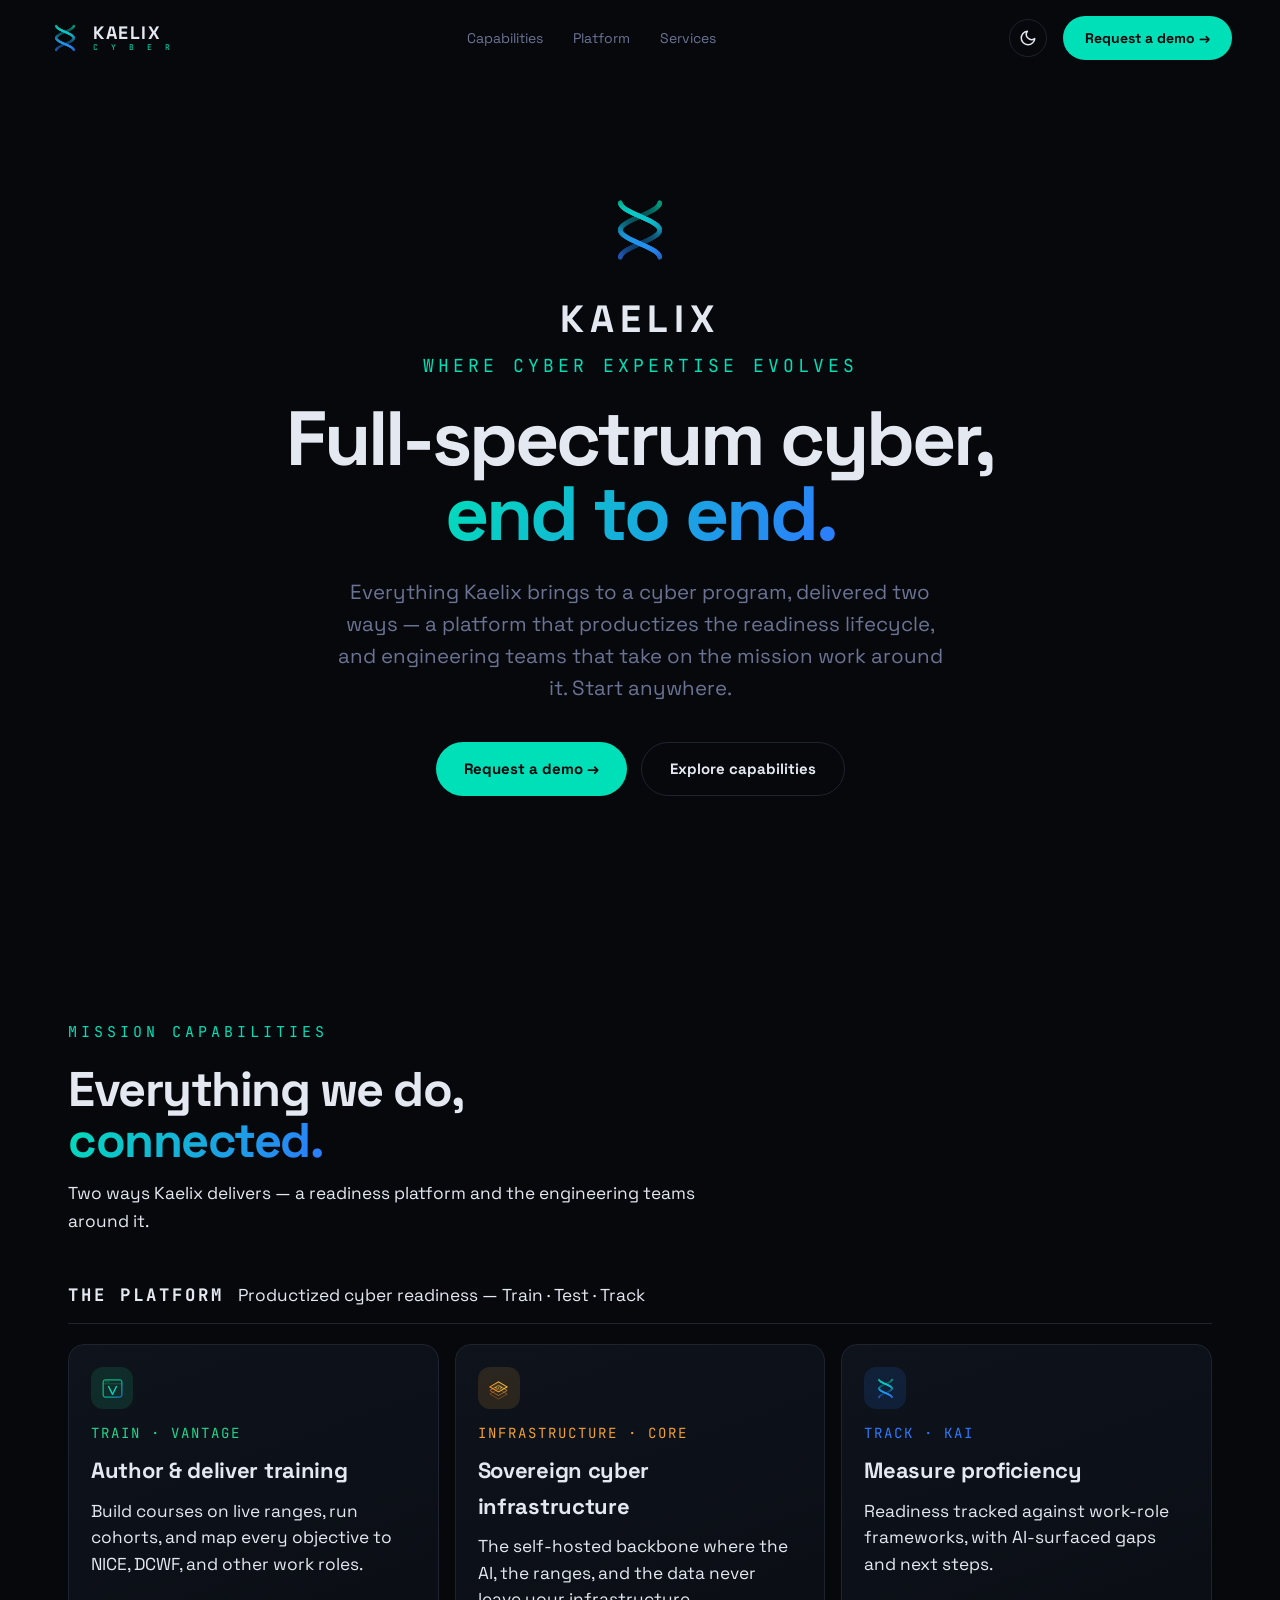
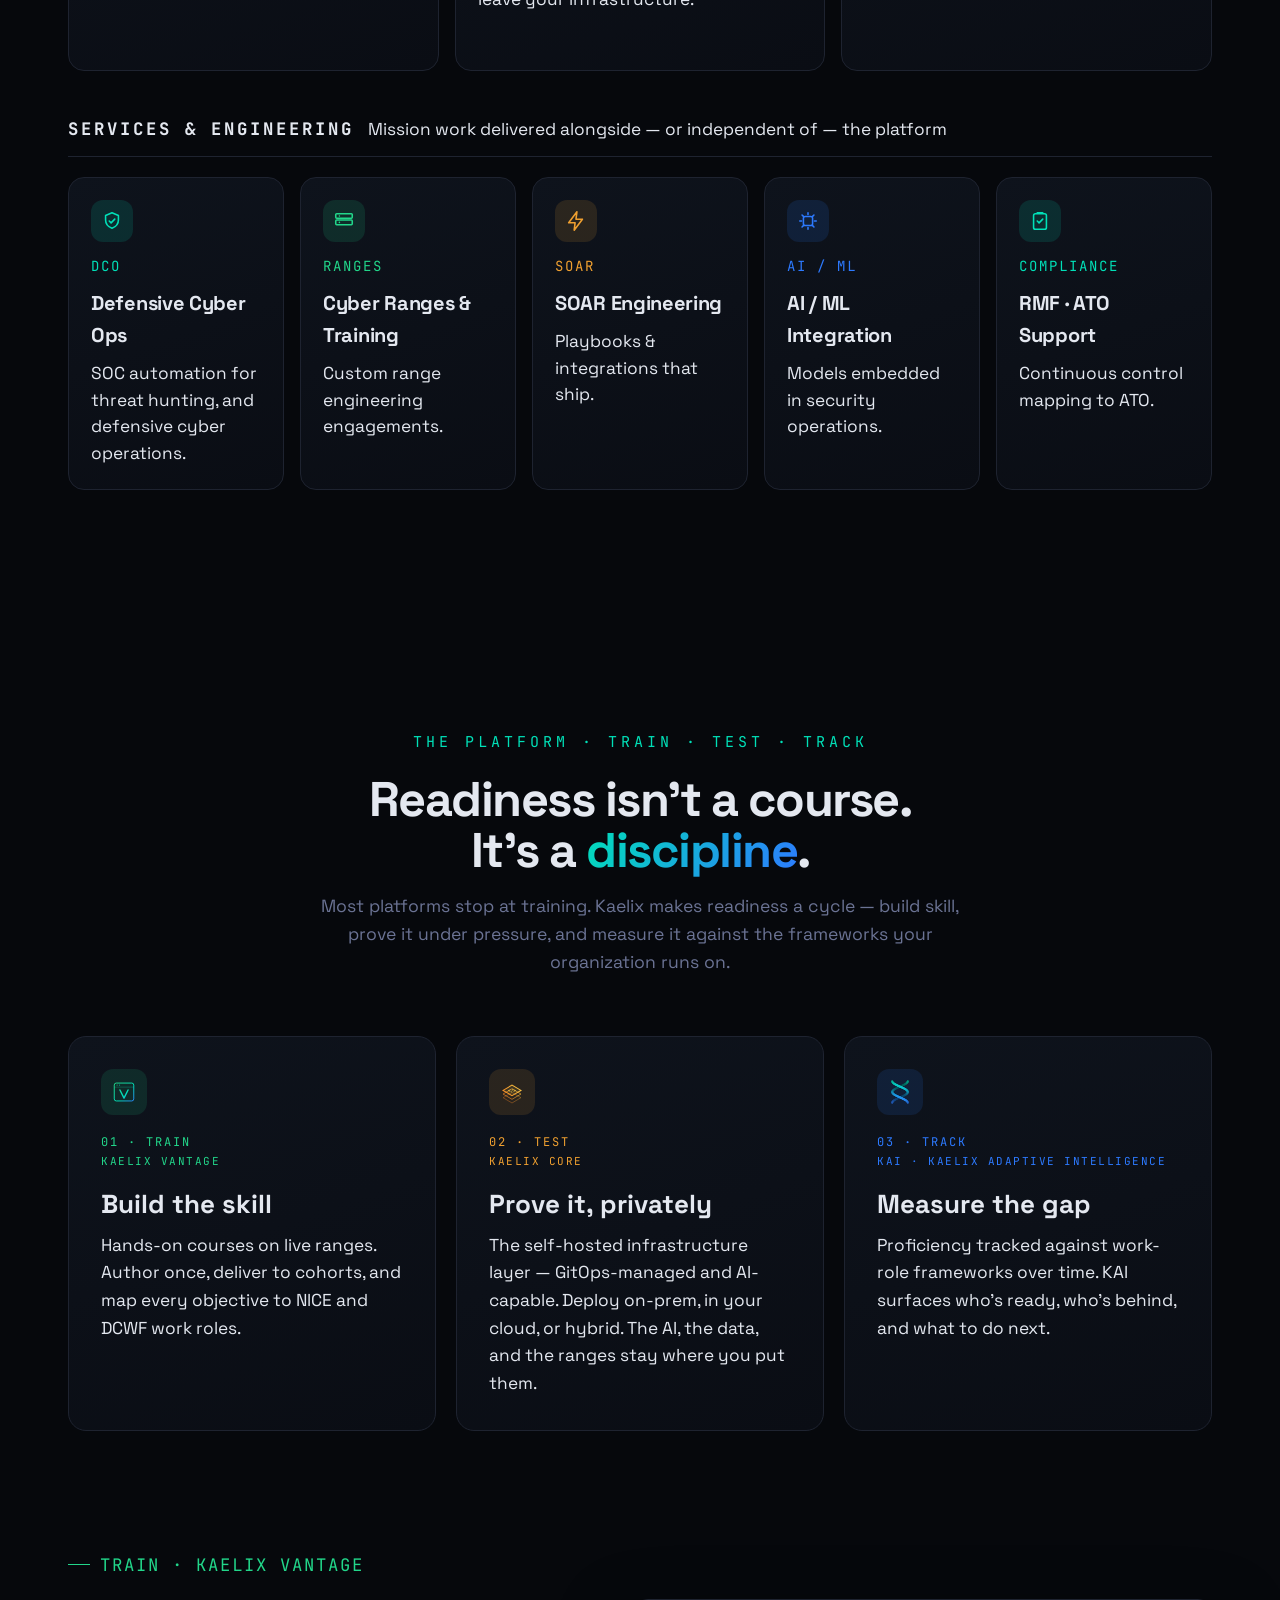
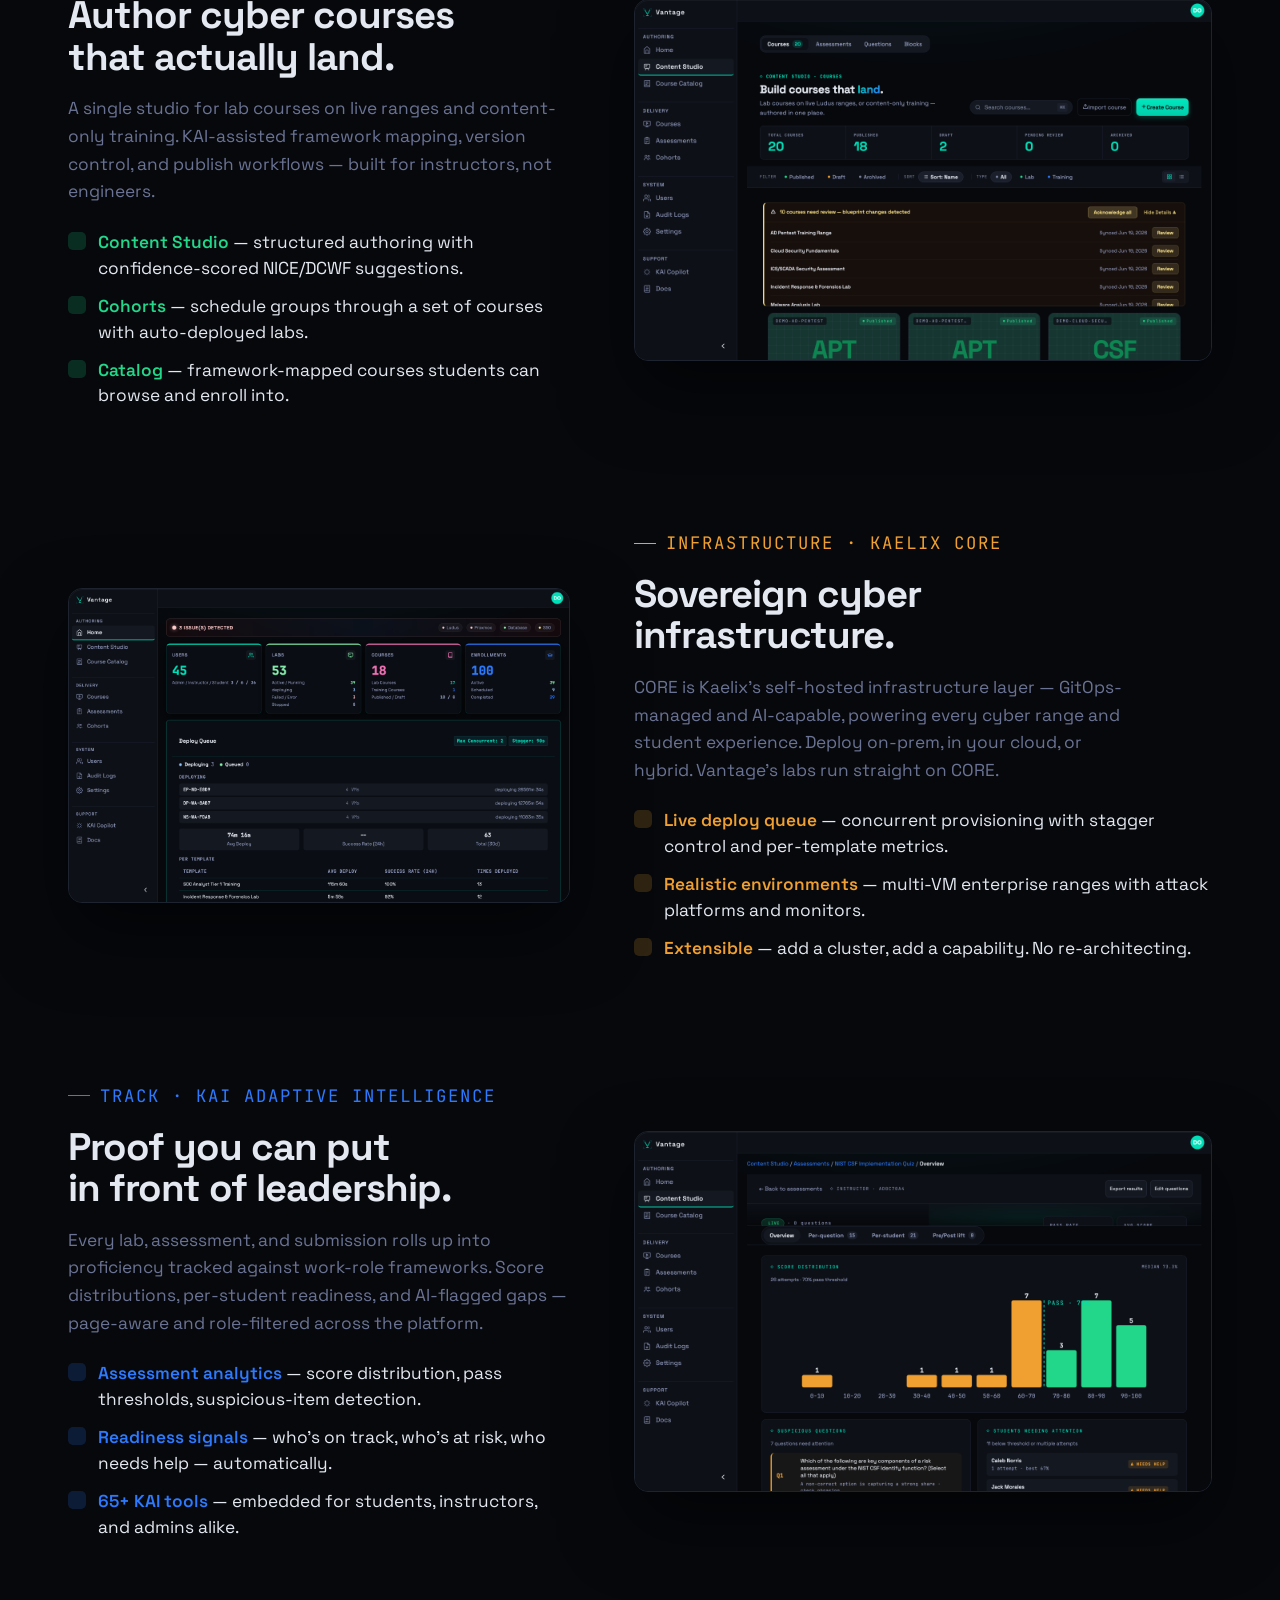
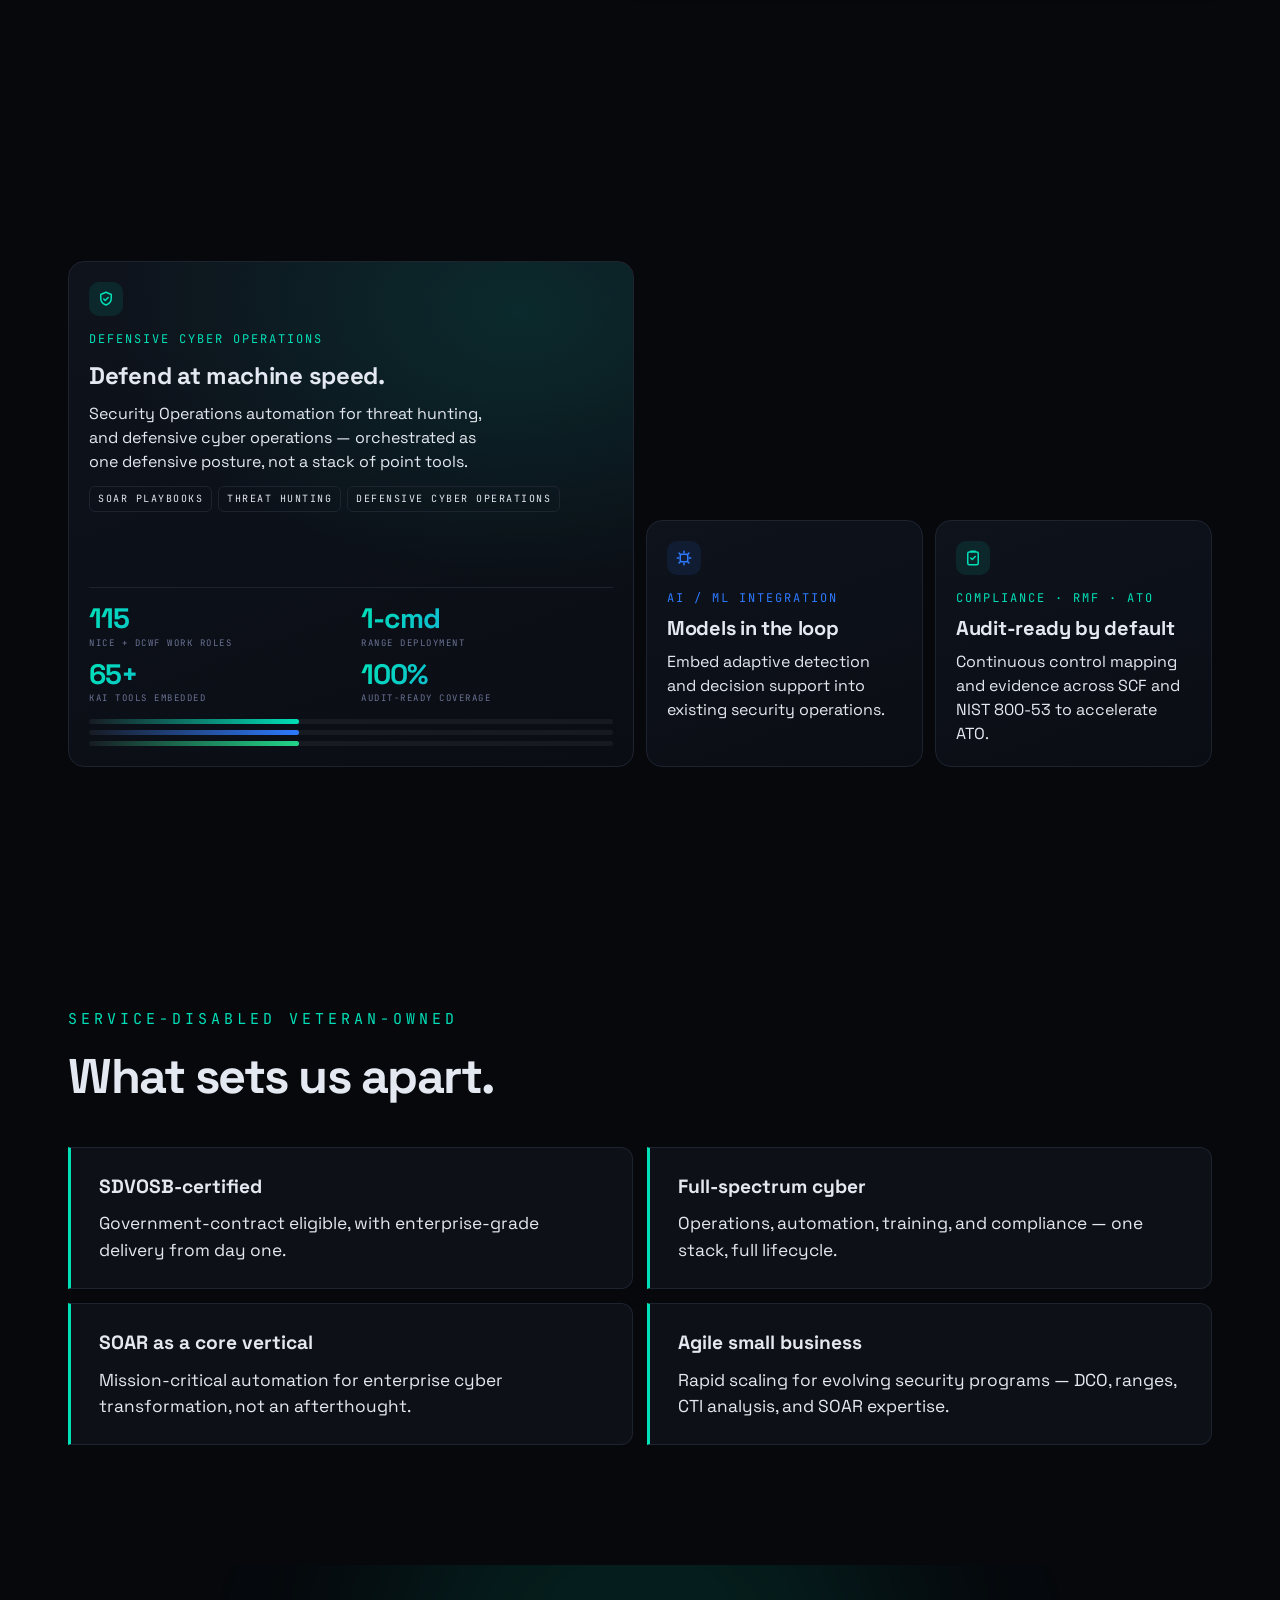
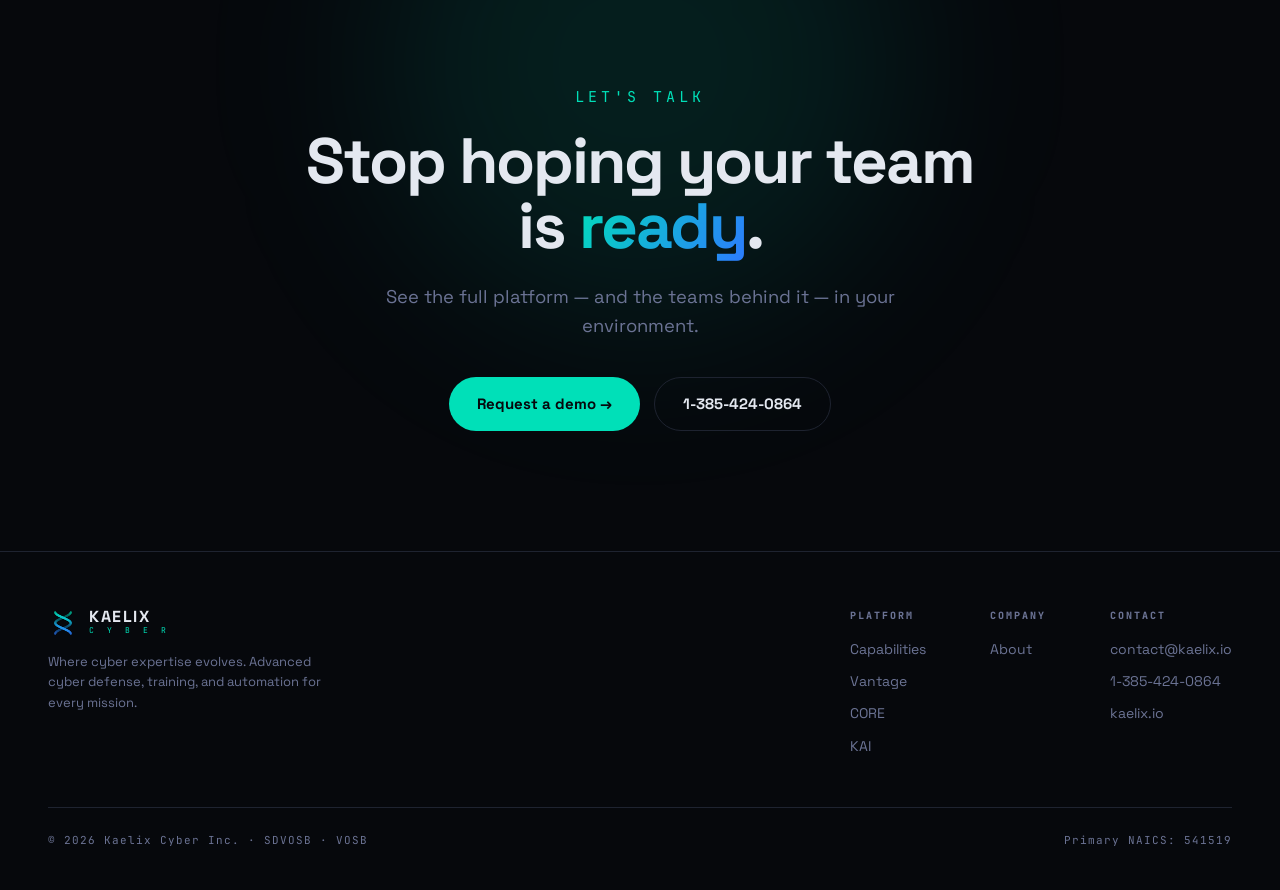
==== commit 03505524: "Add Open Graph image and social sharing meta tags Generated 1200x630 branded OG image (dark bg, heli" ====
--- a/index.html
+++ b/index.html
@@ -4,6 +4,21 @@
 <meta charset="UTF-8">
 <meta name="viewport" content="width=device-width, initial-scale=1.0">
 <title>Kaelix Cyber — Train. Test. Track.</title>
+<meta name="description" content="Full-spectrum cyber, end to end. A platform that productizes the readiness lifecycle, and engineering teams that take on the mission work around it.">
+<!-- Open Graph -->
+<meta property="og:type" content="website">
+<meta property="og:url" content="https://kaelix.io/">
+<meta property="og:title" content="Kaelix Cyber — Train. Test. Track.">
+<meta property="og:description" content="Full-spectrum cyber, end to end. A platform that productizes the readiness lifecycle, and engineering teams that take on the mission work around it.">
+<meta property="og:image" content="https://kaelix.io/assets/og-image.png">
+<meta property="og:image:width" content="1200">
+<meta property="og:image:height" content="630">
+<meta property="og:image:alt" content="Kaelix Cyber — Full-spectrum cyber, end to end.">
+<!-- Twitter / X -->
+<meta name="twitter:card" content="summary_large_image">
+<meta name="twitter:title" content="Kaelix Cyber — Train. Test. Track.">
+<meta name="twitter:description" content="Full-spectrum cyber, end to end.">
+<meta name="twitter:image" content="https://kaelix.io/assets/og-image.png">
 <link rel="icon" type="image/svg+xml" href="assets/favicon.svg">
 <link rel="stylesheet" href="colors_and_type.css">
 <style>
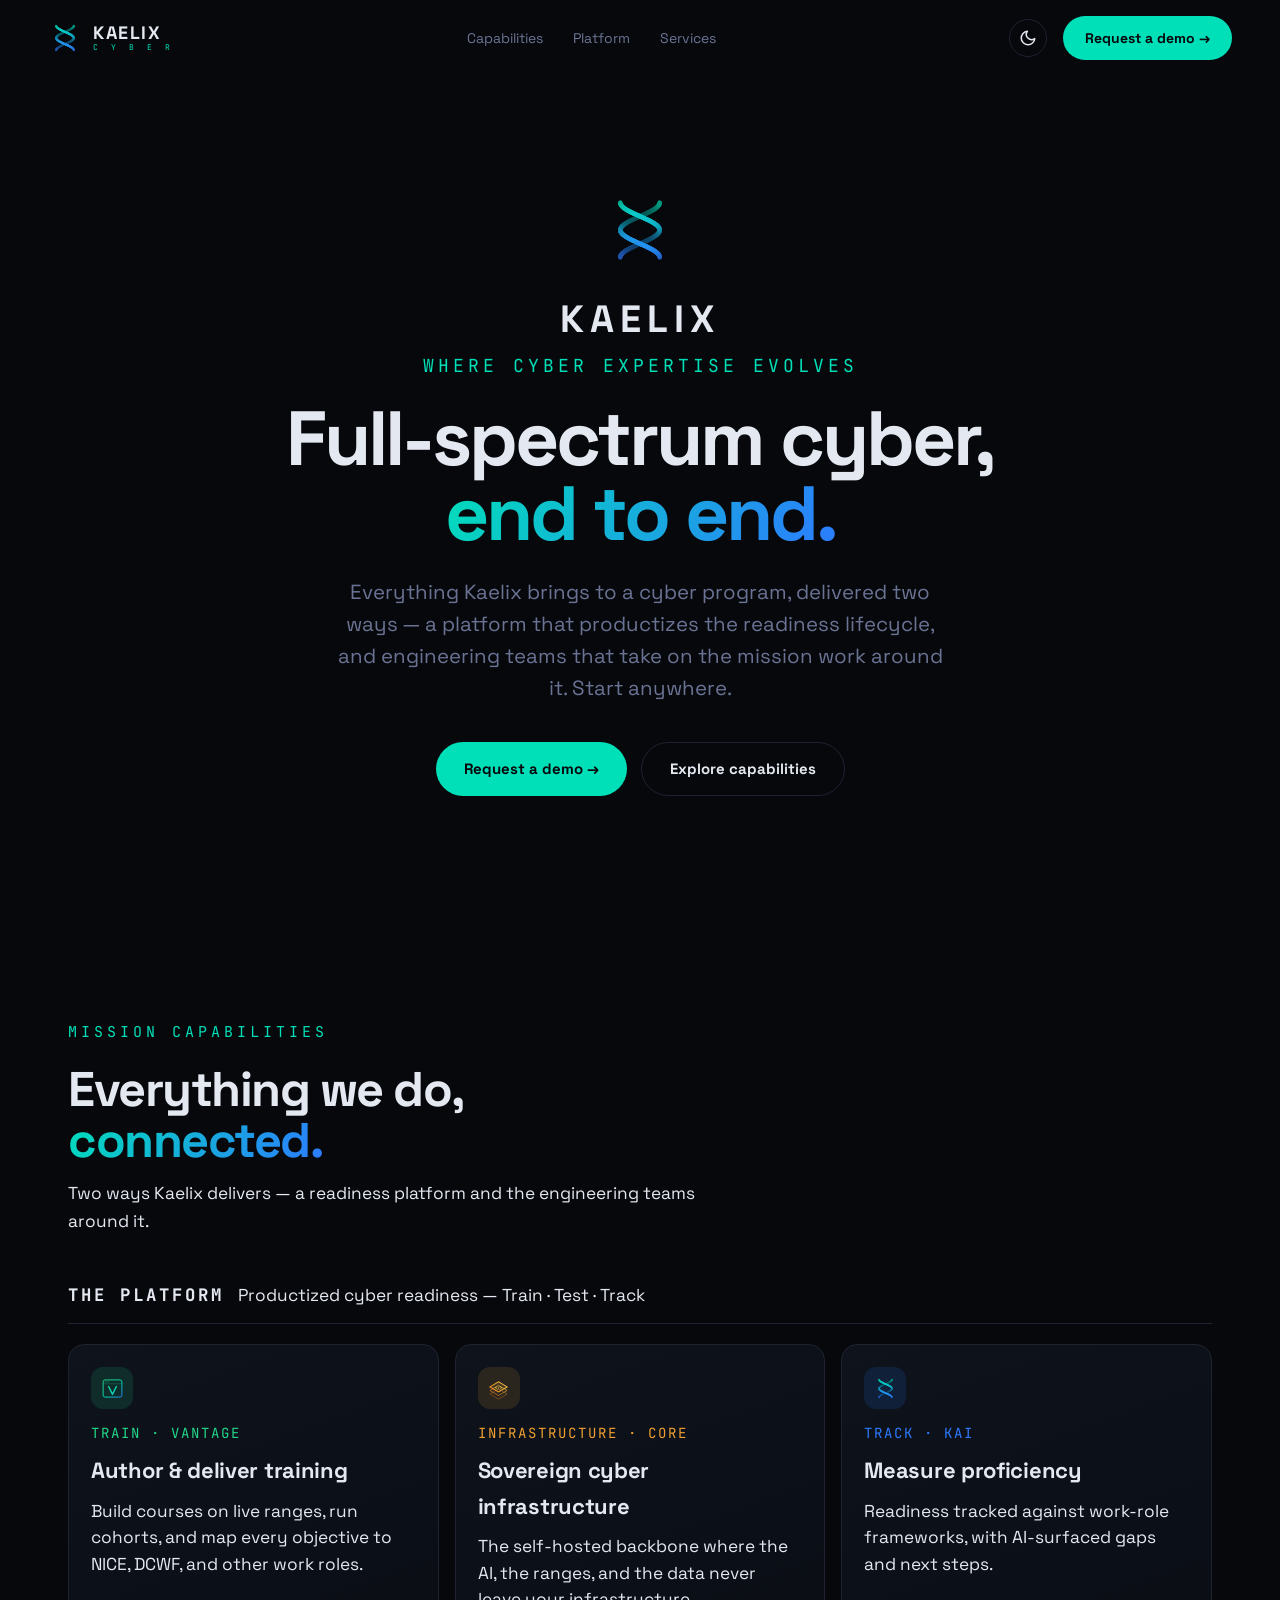
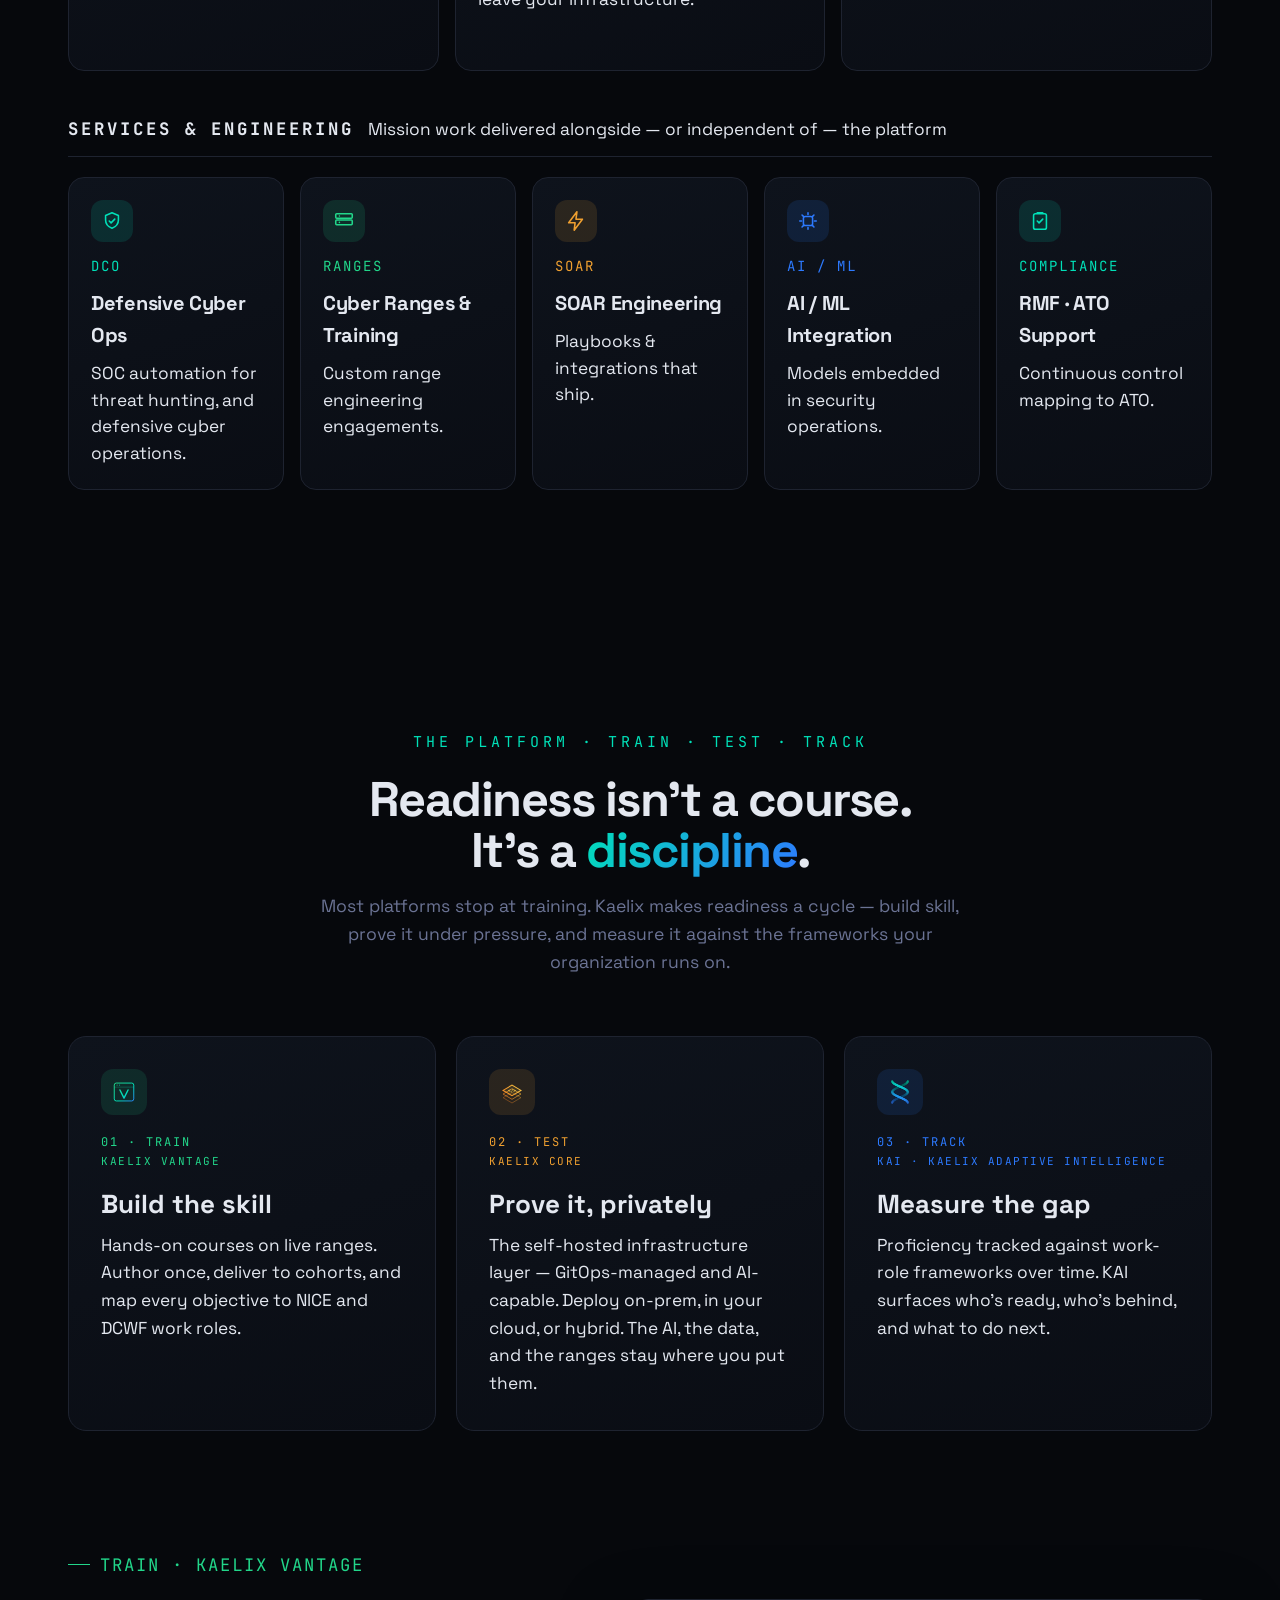
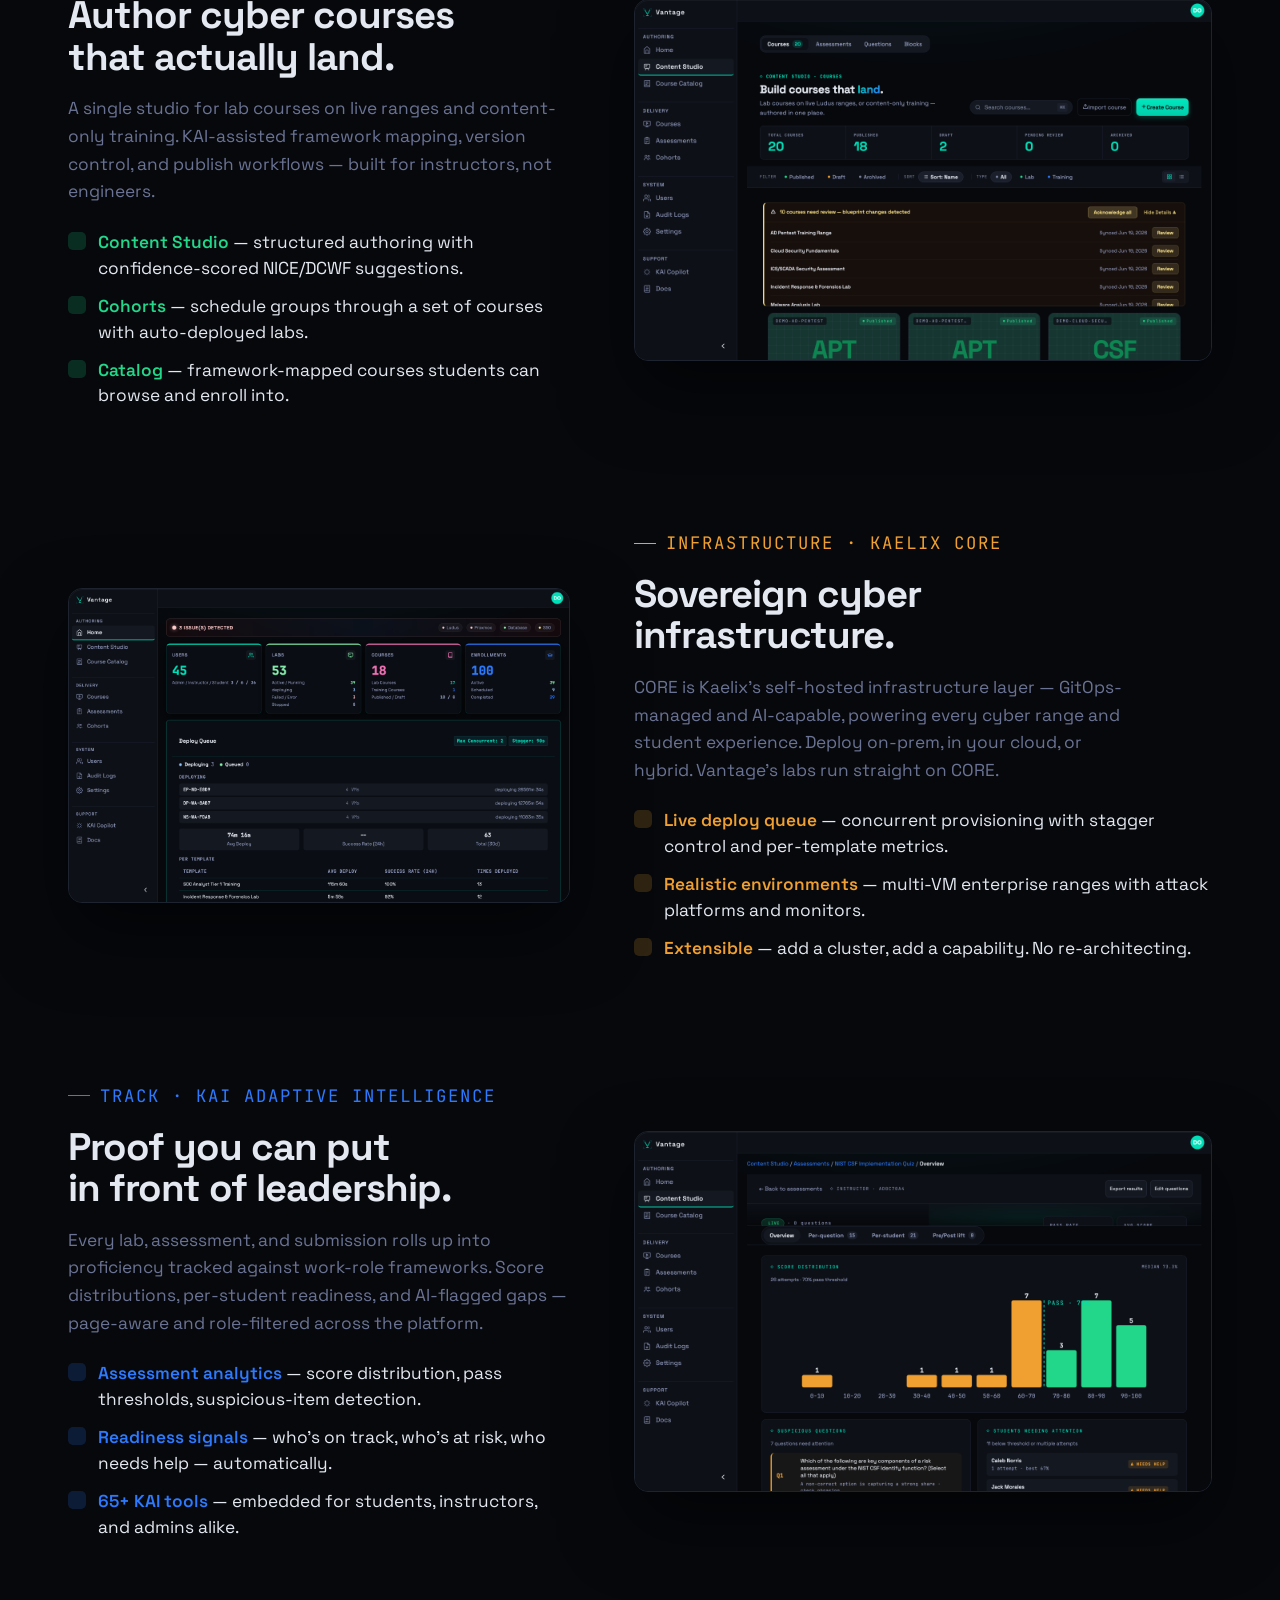
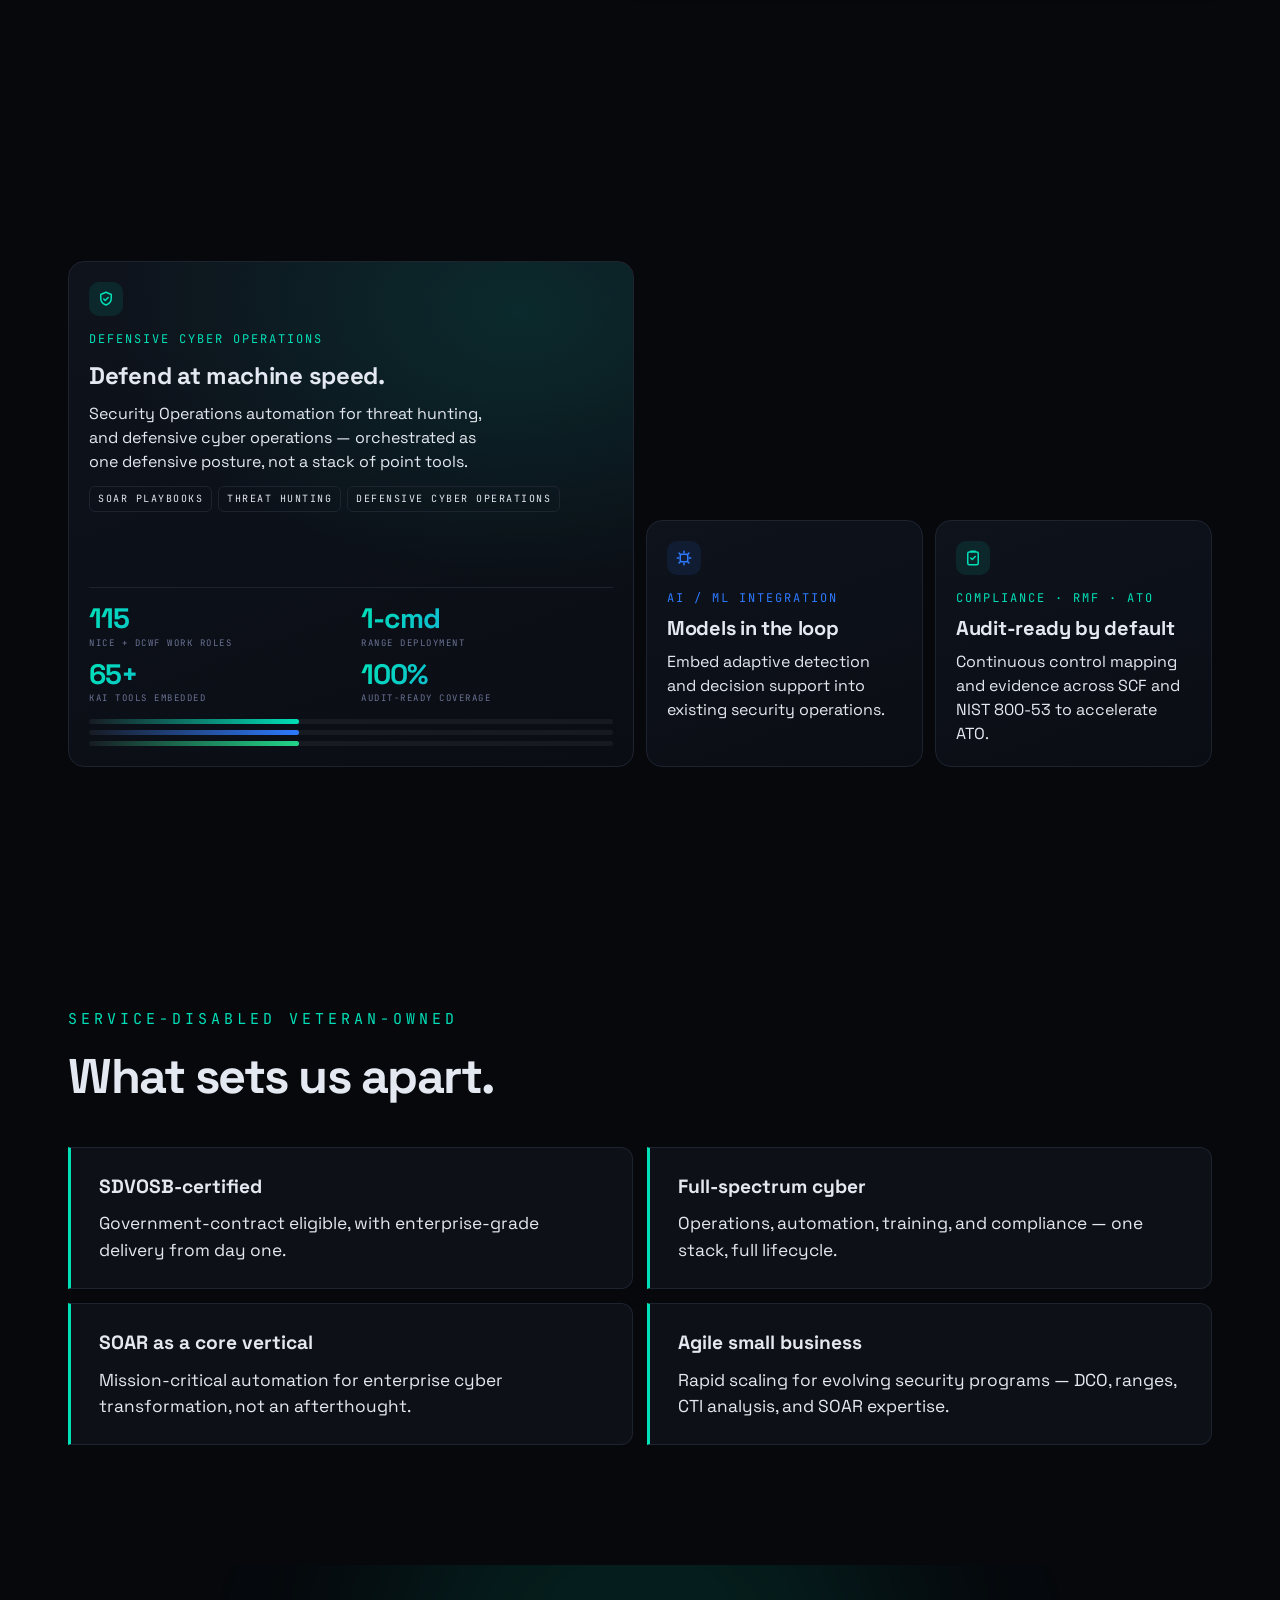
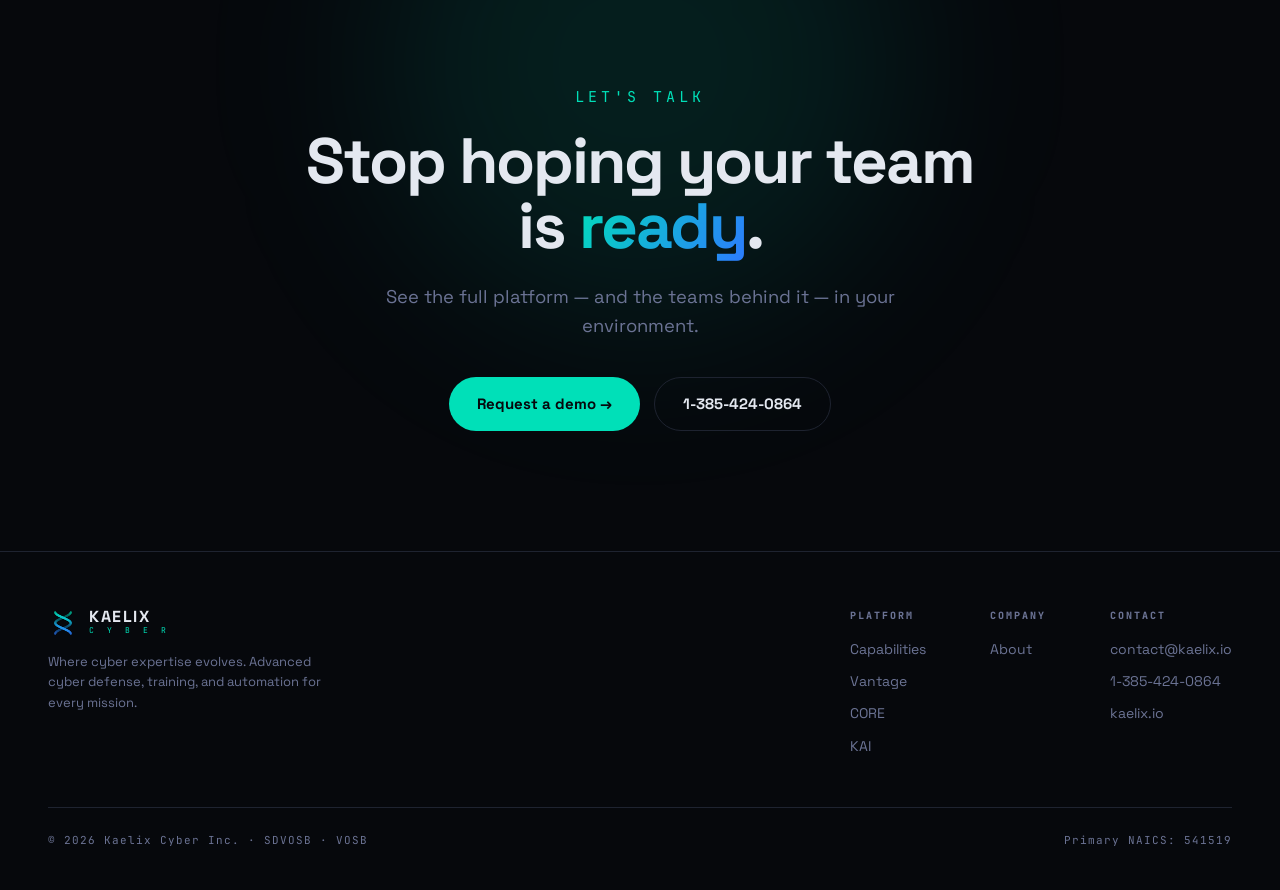
==== commit 3521c40d: "OG image: mark + KAELIX only; tagline moved to og:title meta tag Image is now just the helix mark an" ====
--- a/index.html
+++ b/index.html
@@ -8,8 +8,8 @@
 <!-- Open Graph -->
 <meta property="og:type" content="website">
 <meta property="og:url" content="https://kaelix.io/">
-<meta property="og:title" content="Kaelix Cyber — Train. Test. Track.">
-<meta property="og:description" content="Full-spectrum cyber, end to end. A platform that productizes the readiness lifecycle, and engineering teams that take on the mission work around it.">
+<meta property="og:title" content="Kaelix Cyber — Full-Spectrum Cyber, end to end.">
+<meta property="og:description" content="A platform that productizes the readiness lifecycle, and engineering teams that take on the mission work around it.">
 <meta property="og:image" content="https://kaelix.io/assets/og-image.png">
 <meta property="og:image:width" content="1200">
 <meta property="og:image:height" content="630">
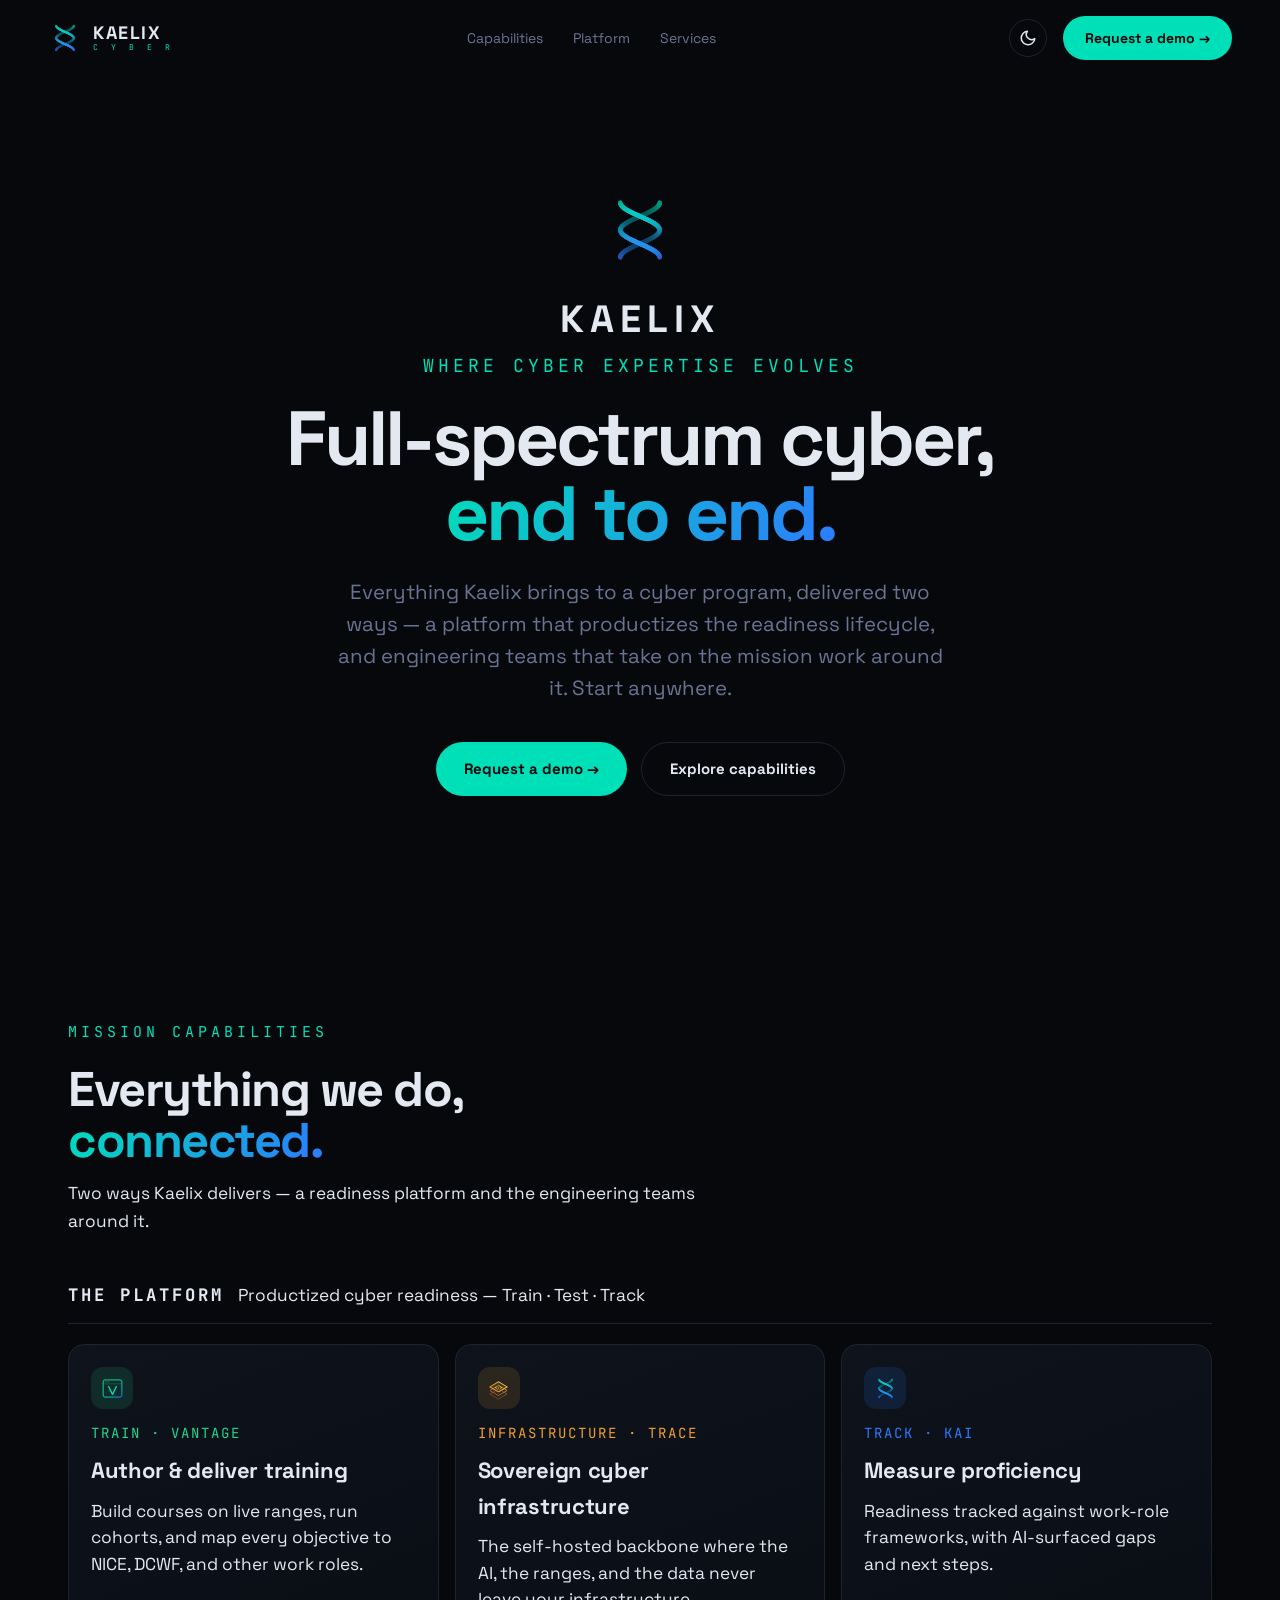
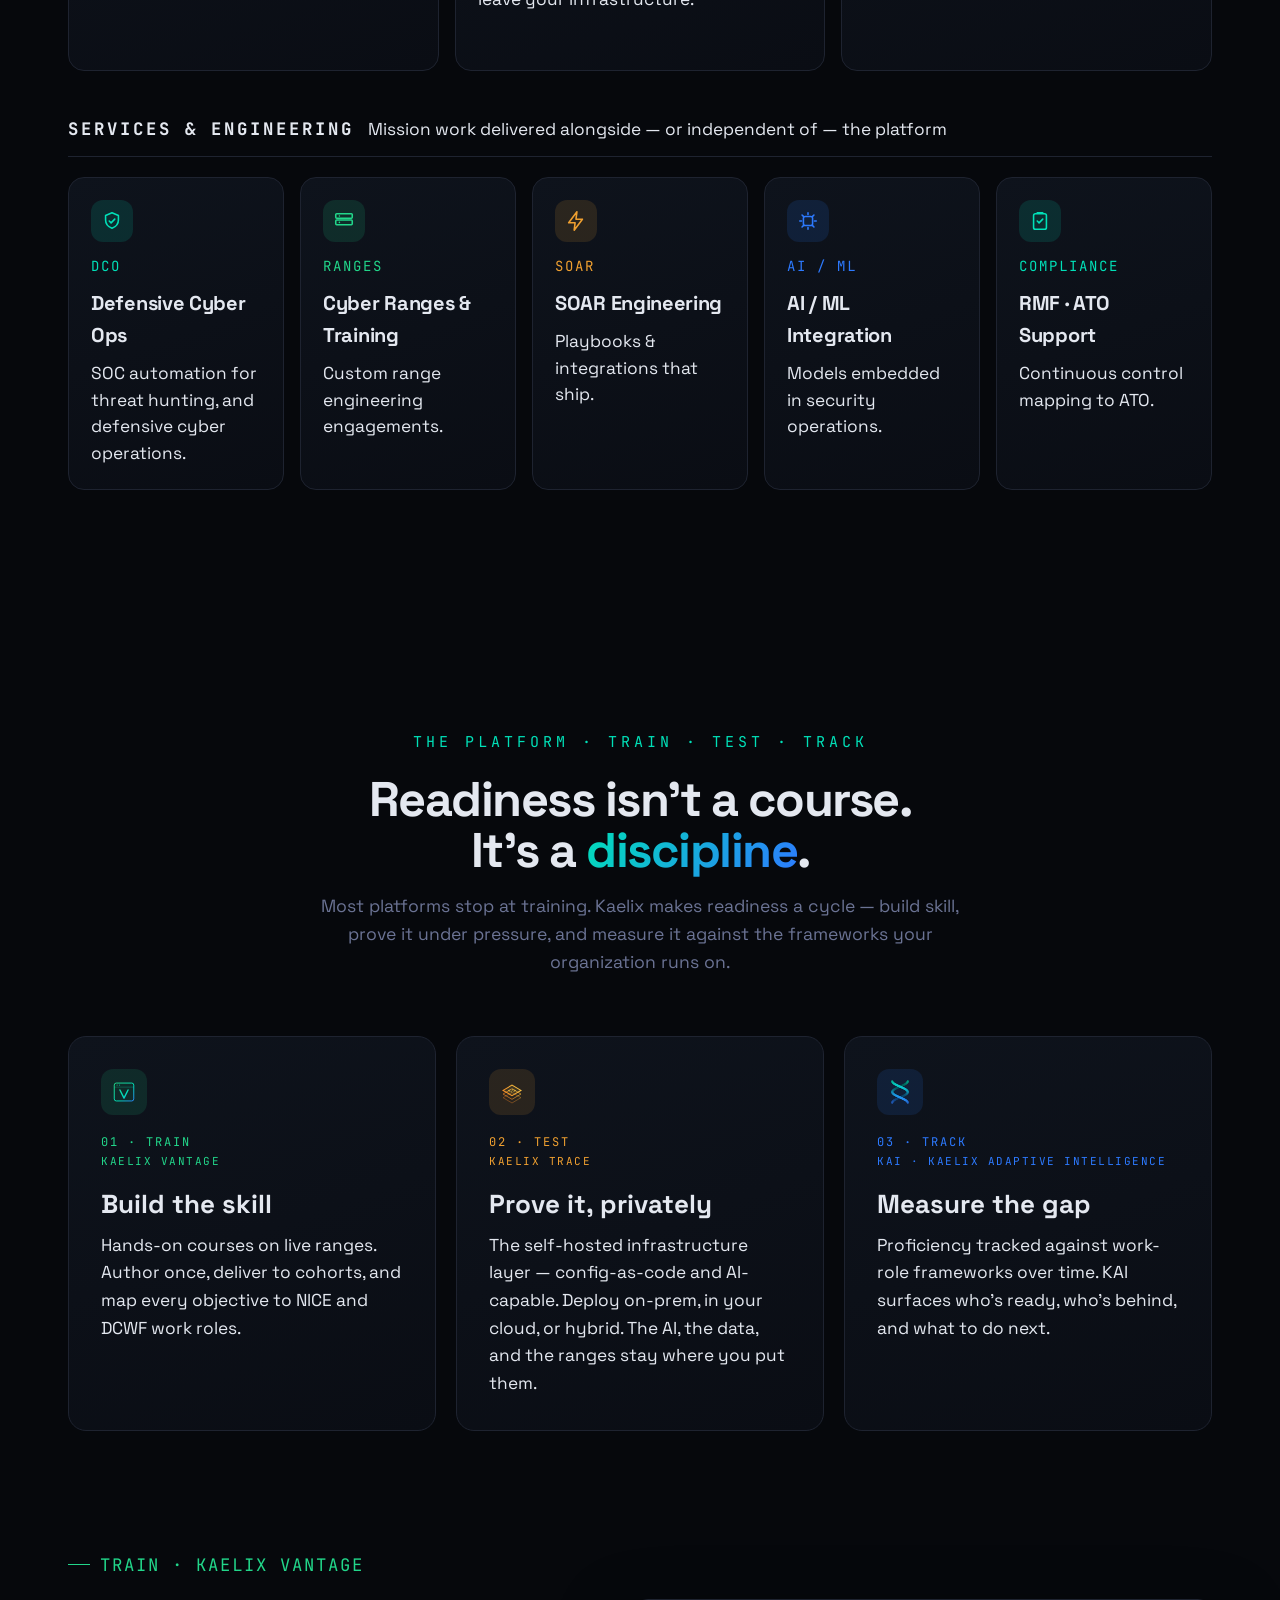
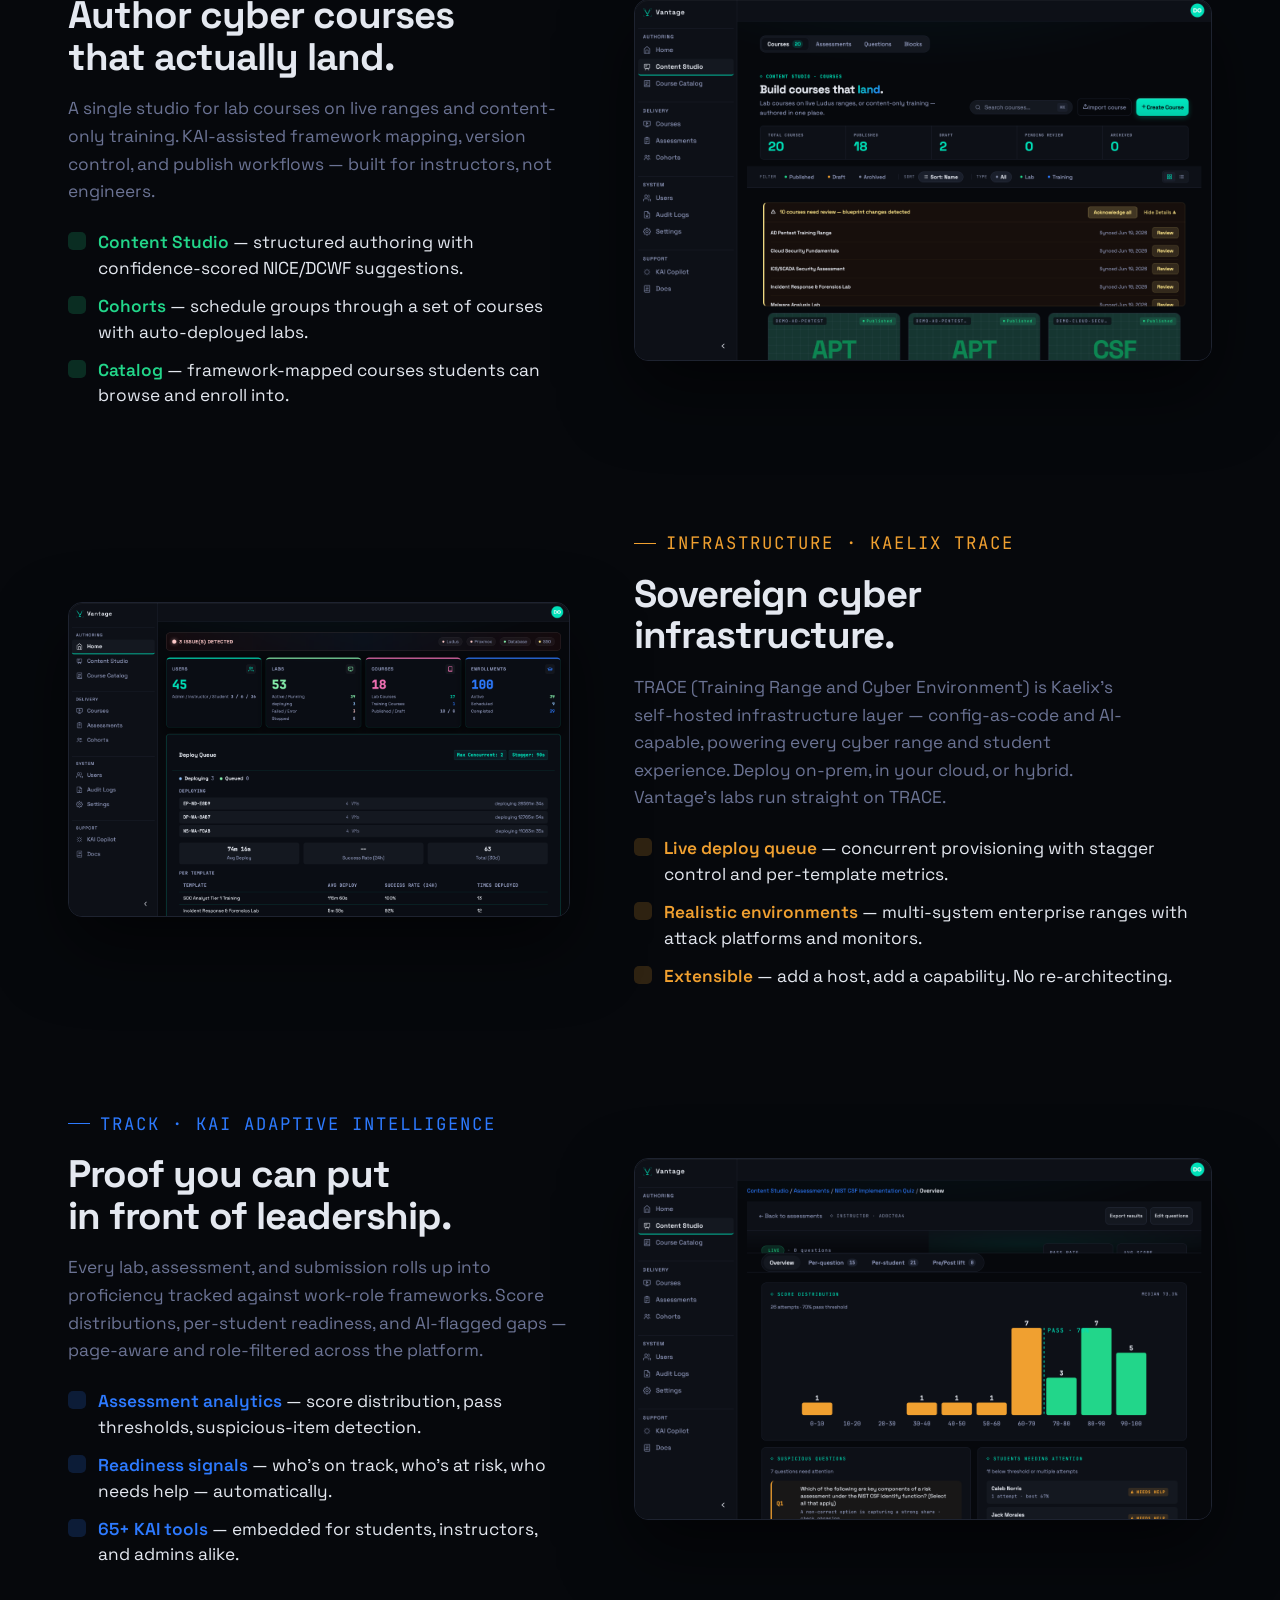
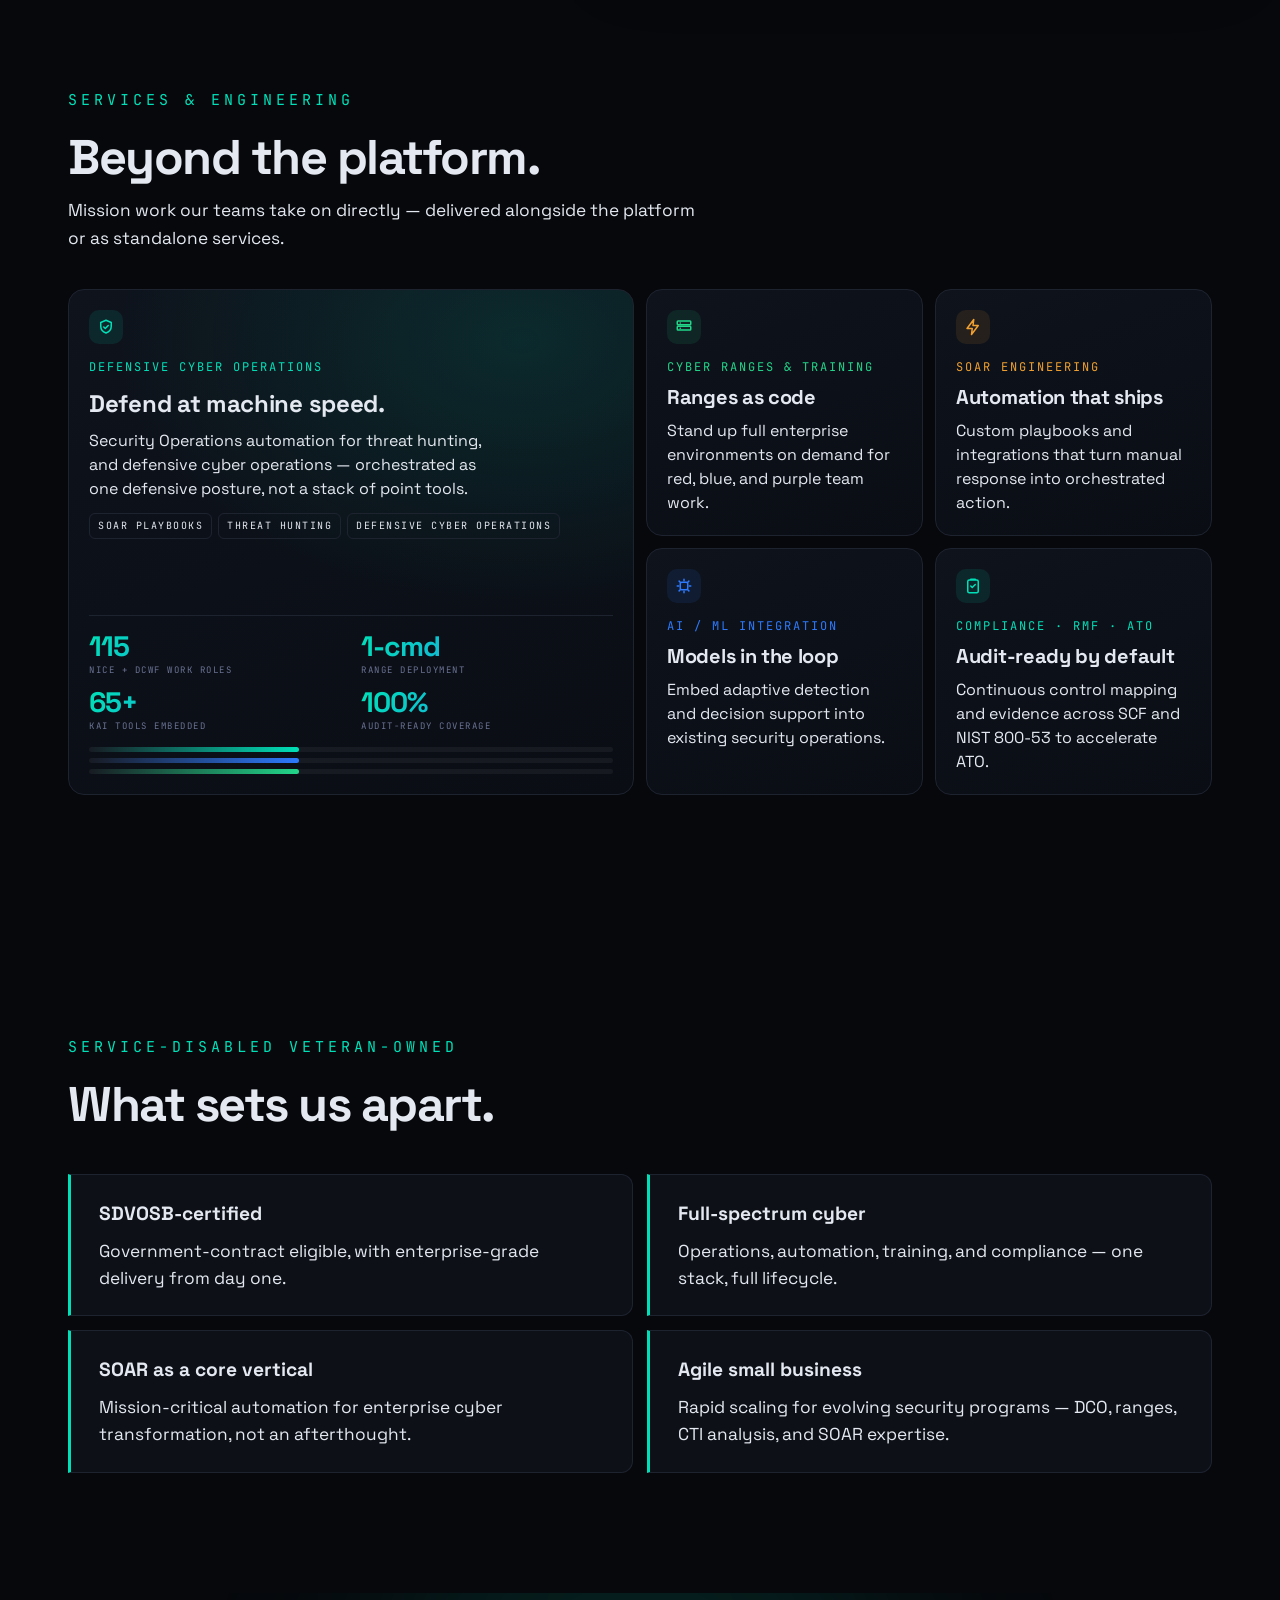
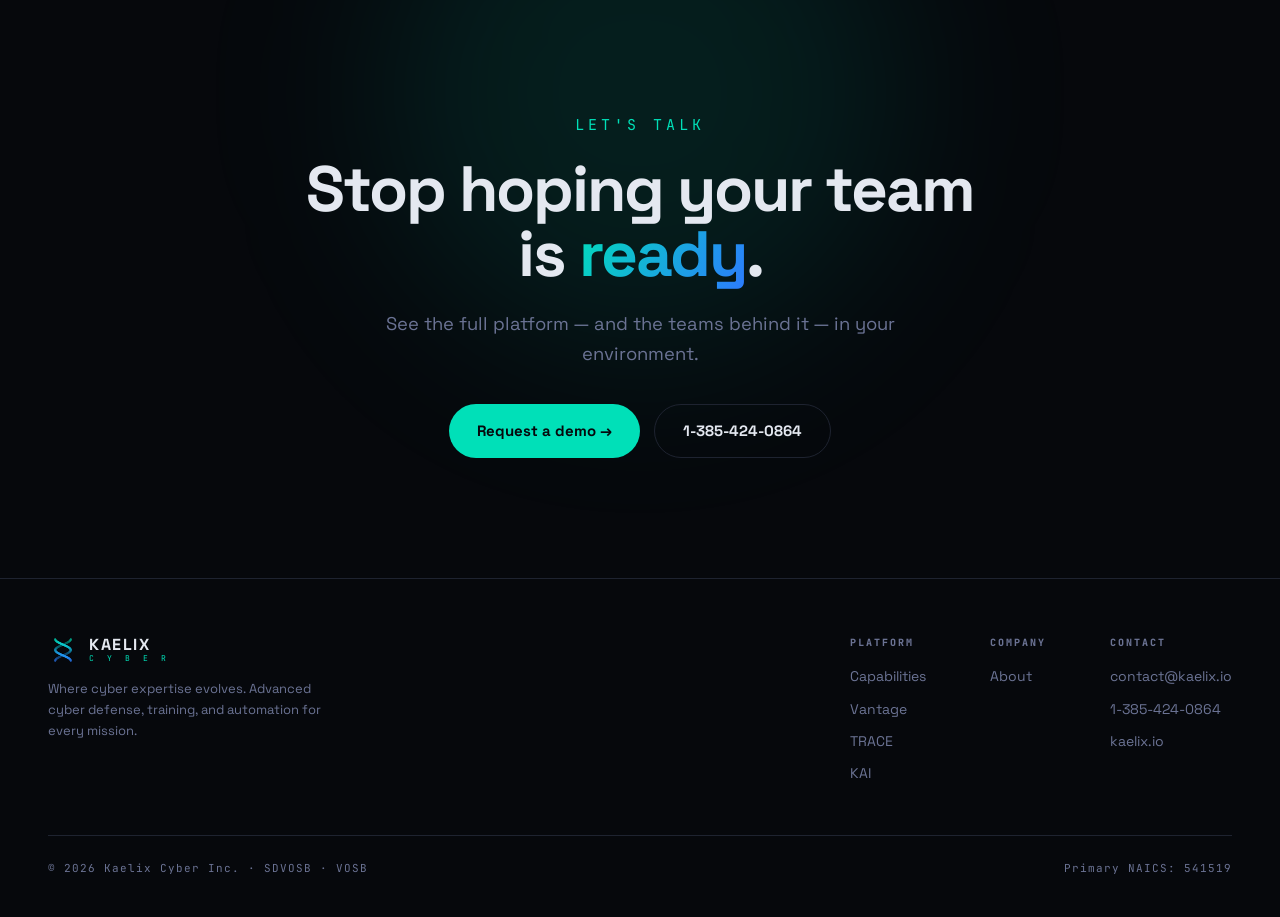
==== commit c376bb39: "Rename CORE → TRACE; update infra claims for Docker model CORE (Kubernetes) is now TRACE (Training R" ====
--- a/index.html
+++ b/index.html
@@ -342,12 +342,12 @@
           <p>Build courses on live ranges, run cohorts, and map every objective to NICE, DCWF, and other work roles.</p>
           <div class="go">Explore Vantage →</div>
         </a>
-        <a class="capcard" href="#core" style="--accent:#f0a030">
-          <div class="ico"><img src="assets/icon_core.svg" alt=""></div>
-          <div class="ct">Infrastructure · CORE</div>
+        <a class="capcard" href="#trace" style="--accent:#f0a030">
+          <div class="ico"><img src="assets/icon_trace.svg" alt=""></div>
+          <div class="ct">Infrastructure · TRACE</div>
           <h4>Sovereign cyber infrastructure</h4>
           <p>The self-hosted backbone where the AI, the ranges, and the data never leave your infrastructure.</p>
-          <div class="go">Explore CORE →</div>
+          <div class="go">Explore TRACE →</div>
         </a>
         <a class="capcard" href="#kai" style="--accent:#2d7aff">
           <div class="ico"><img src="assets/kaelix_mark.svg" alt=""></div>
@@ -417,11 +417,11 @@
         <p>Hands-on courses on live ranges. Author once, deliver to cohorts, and map every objective to NICE and DCWF work roles.</p>
       </div>
       <div class="step s2 reveal">
-        <div class="ico"><img src="assets/icon_core.svg" alt="CORE" style="width:26px;height:26px;"></div>
+        <div class="ico"><img src="assets/icon_trace.svg" alt="TRACE" style="width:26px;height:26px;"></div>
         <div class="n">02 · TEST</div>
-        <div class="prod">Kaelix CORE</div>
+        <div class="prod">Kaelix TRACE</div>
         <h3>Prove it, privately</h3>
-        <p>The self-hosted infrastructure layer — GitOps-managed and AI-capable. Deploy on-prem, in your cloud, or hybrid. The AI, the data, and the ranges stay where you put them.</p>
+        <p>The self-hosted infrastructure layer — config-as-code and AI-capable. Deploy on-prem, in your cloud, or hybrid. The AI, the data, and the ranges stay where you put them.</p>
       </div>
       <div class="step s3 reveal">
         <div class="ico"><img src="assets/kaelix_mark.svg" alt="KAI" style="width:30px;height:30px;"></div>
@@ -453,21 +453,21 @@
   </div>
 </section>
 
-<!-- CORE -->
-<section class="block" id="core" style="padding-top:0;">
+<!-- TRACE -->
+<section class="block" id="trace" style="padding-top:0;">
   <div class="wrap">
     <div class="prow pv2 flip">
       <div class="ptext reveal">
-        <div class="ptag">Infrastructure · Kaelix CORE</div>
+        <div class="ptag">Infrastructure · Kaelix TRACE</div>
         <h3>Sovereign cyber<br>infrastructure.</h3>
-        <p>CORE is Kaelix's self-hosted infrastructure layer — GitOps-managed and AI-capable, powering every cyber range and student experience. Deploy on-prem, in your cloud, or hybrid. Vantage's labs run straight on CORE.</p>
+        <p>TRACE (Training Range and Cyber Environment) is Kaelix's self-hosted infrastructure layer — config-as-code and AI-capable, powering every cyber range and student experience. Deploy on-prem, in your cloud, or hybrid. Vantage's labs run straight on TRACE.</p>
         <ul class="feats">
           <li><span><b>Live deploy queue</b> — concurrent provisioning with stagger control and per-template metrics.</span></li>
-          <li><span><b>Realistic environments</b> — multi-VM enterprise ranges with attack platforms and monitors.</span></li>
-          <li><span><b>Extensible</b> — add a cluster, add a capability. No re-architecting.</span></li>
+          <li><span><b>Realistic environments</b> — multi-system enterprise ranges with attack platforms and monitors.</span></li>
+          <li><span><b>Extensible</b> — add a host, add a capability. No re-architecting.</span></li>
         </ul>
       </div>
-      <div class="shot reveal"><div class="shotglow" style="background:#f0a030;bottom:-40px;left:-40px;"></div><img class="shot-dark" src="ui_kits/website/product/admin-dashboard.png" alt="Kaelix CORE operations dashboard"><img class="shot-light" src="ui_kits/website/product/admin-dashboard-light.png" alt=""></div>
+      <div class="shot reveal"><div class="shotglow" style="background:#f0a030;bottom:-40px;left:-40px;"></div><img class="shot-dark" src="ui_kits/website/product/admin-dashboard.png" alt="Kaelix TRACE operations dashboard"><img class="shot-light" src="ui_kits/website/product/admin-dashboard-light.png" alt=""></div>
     </div>
   </div>
 </section>
@@ -581,7 +581,7 @@
       <p>Where cyber expertise evolves. Advanced cyber defense, training, and automation for every mission.</p>
     </div>
     <div class="foot-cols">
-      <div class="fcol"><h5>Platform</h5><a href="#capabilities">Capabilities</a><a href="#vantage">Vantage</a><a href="#core">CORE</a><a href="#kai">KAI</a></div>
+      <div class="fcol"><h5>Platform</h5><a href="#capabilities">Capabilities</a><a href="#vantage">Vantage</a><a href="#trace">TRACE</a><a href="#kai">KAI</a></div>
       <div class="fcol"><h5>Company</h5><a href="#about">About</a></div>
       <div class="fcol"><h5>Contact</h5><a href="mailto:contact@kaelix.io">contact@kaelix.io</a><a href="tel:+13854240864">1-385-424-0864</a><a href="https://kaelix.io">kaelix.io</a></div>
     </div>
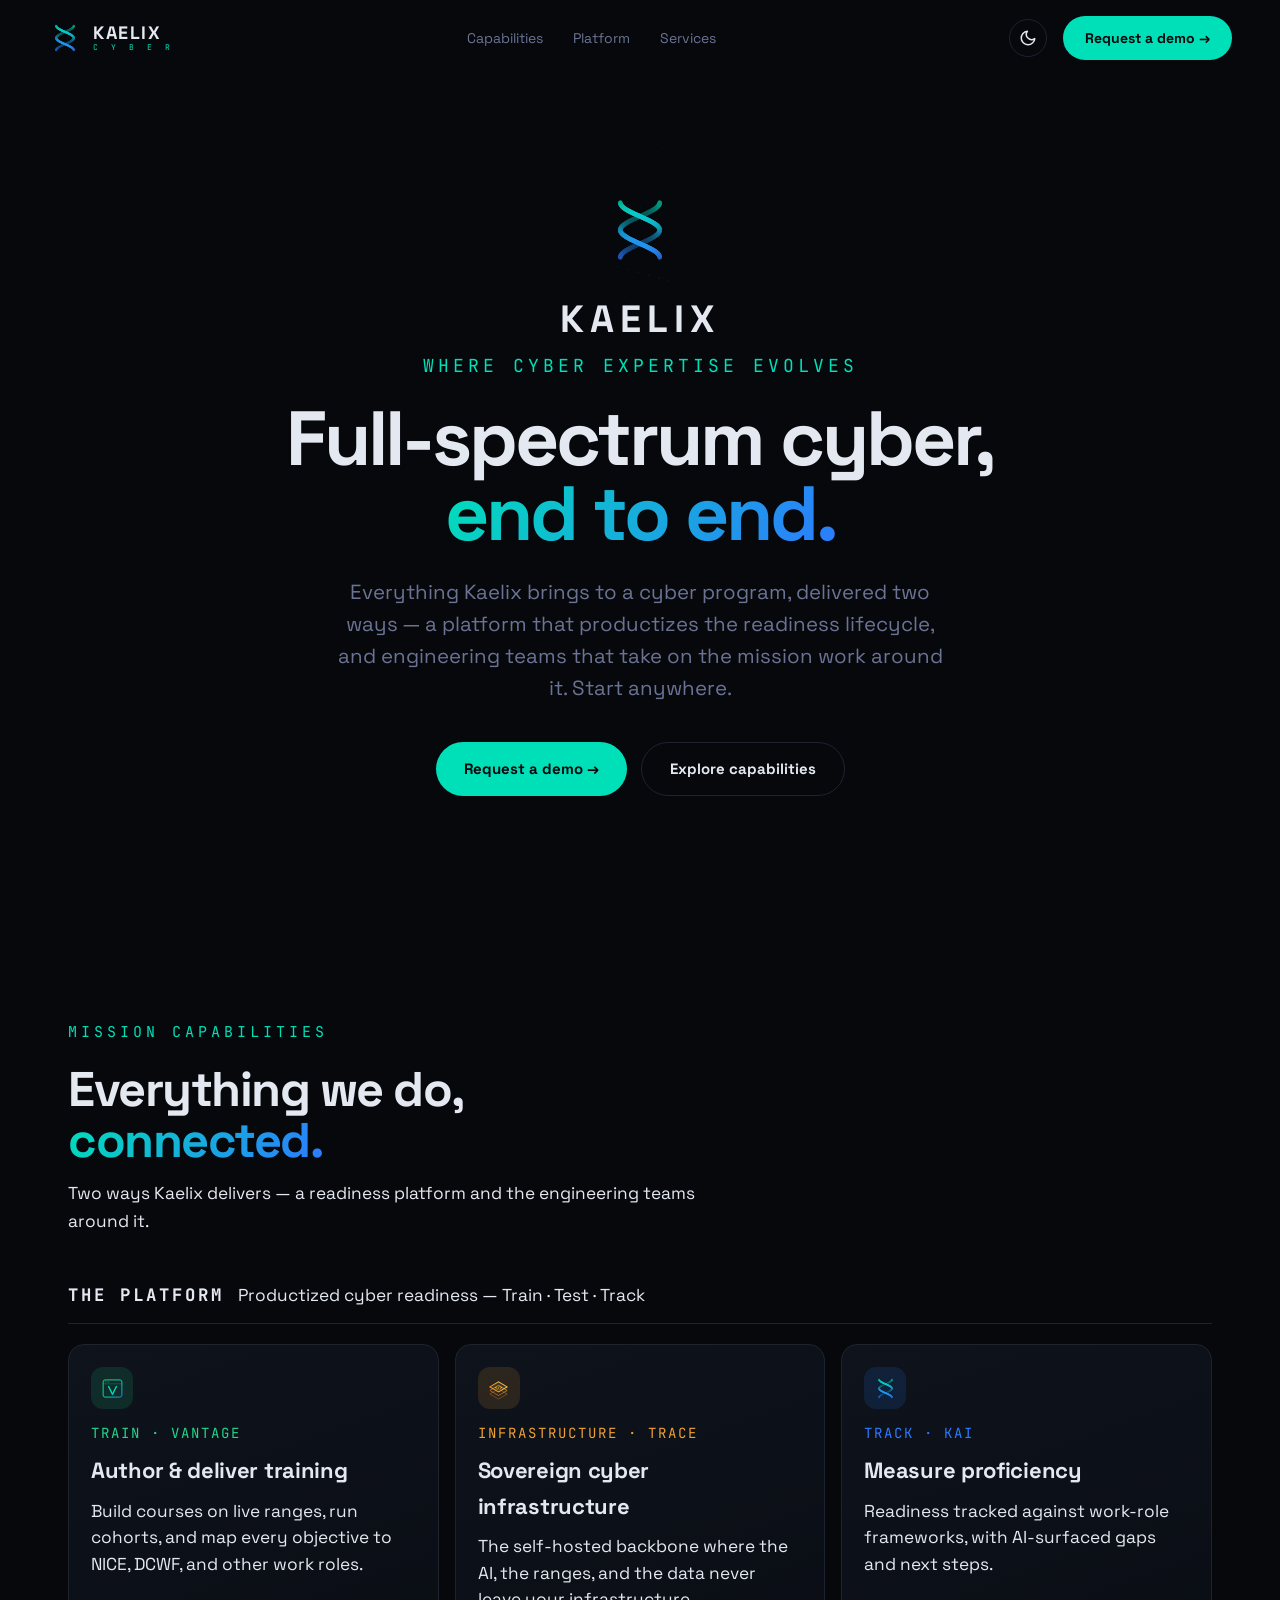
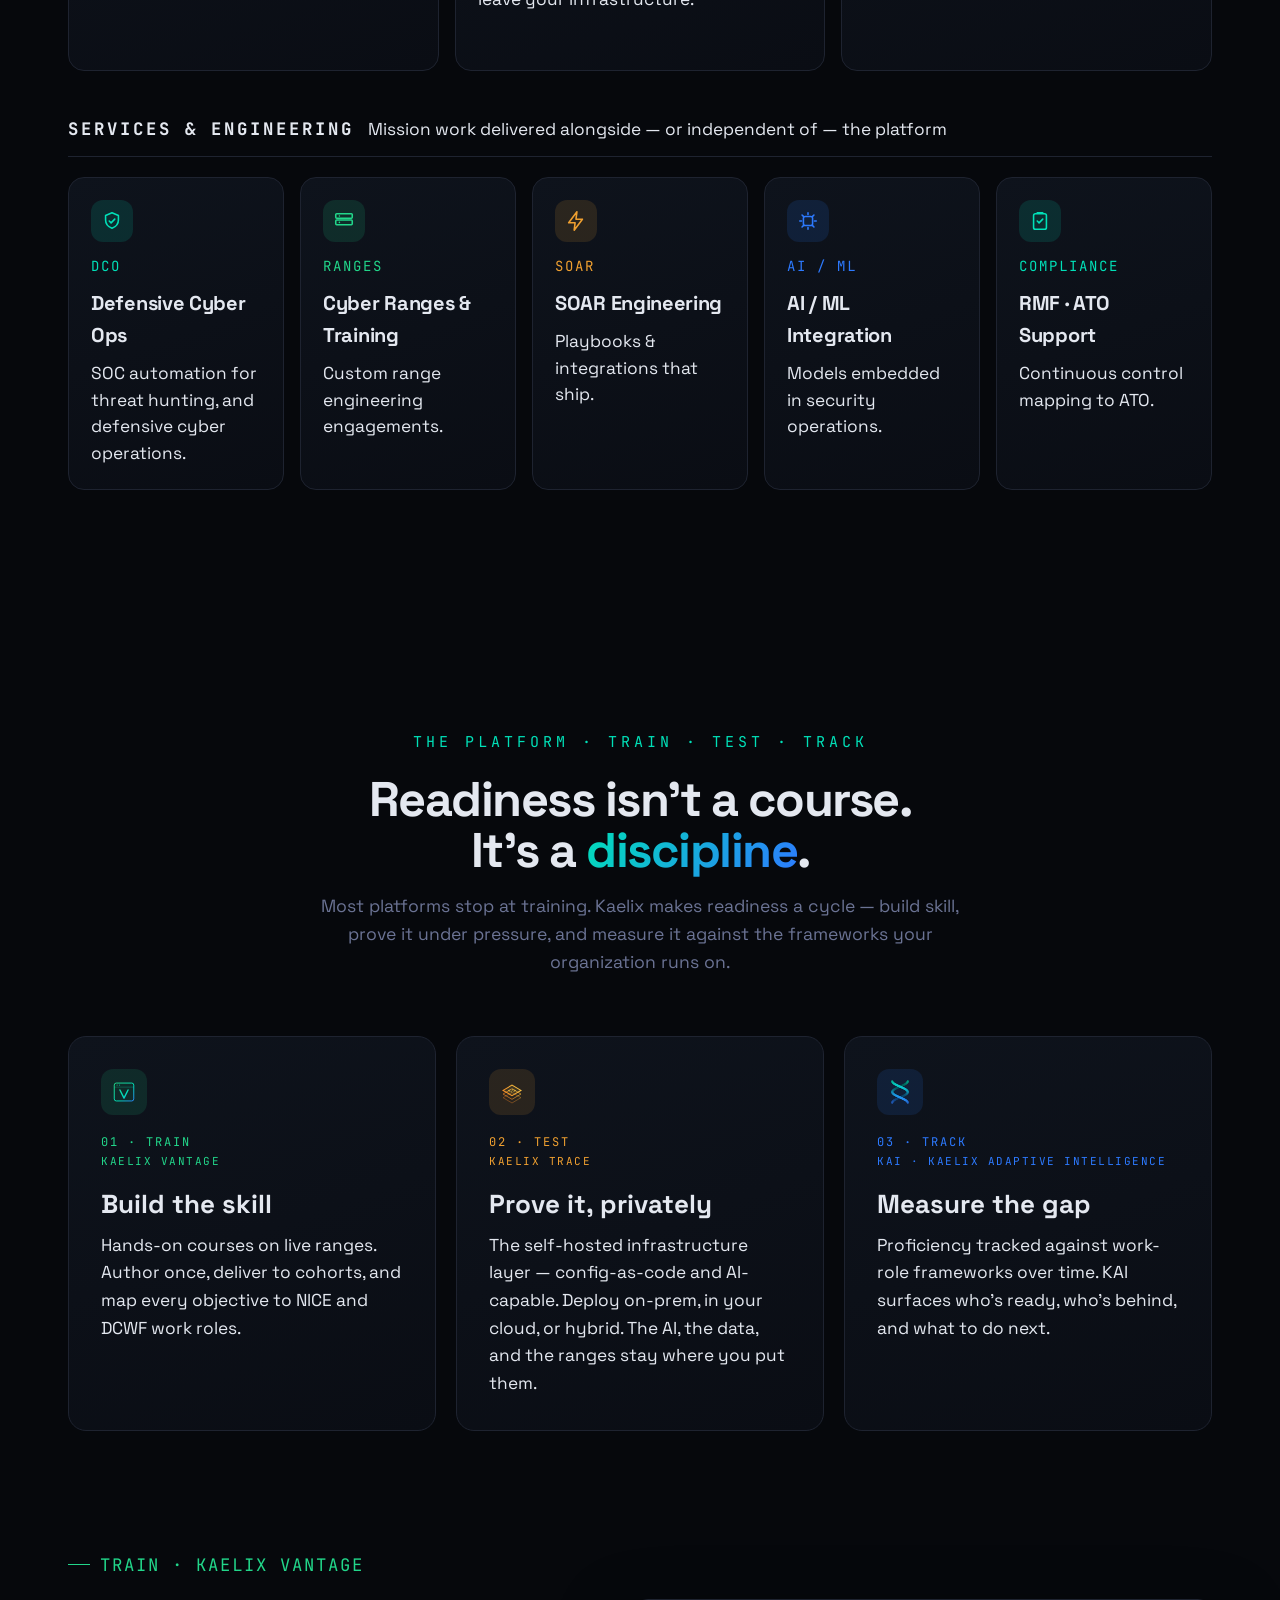
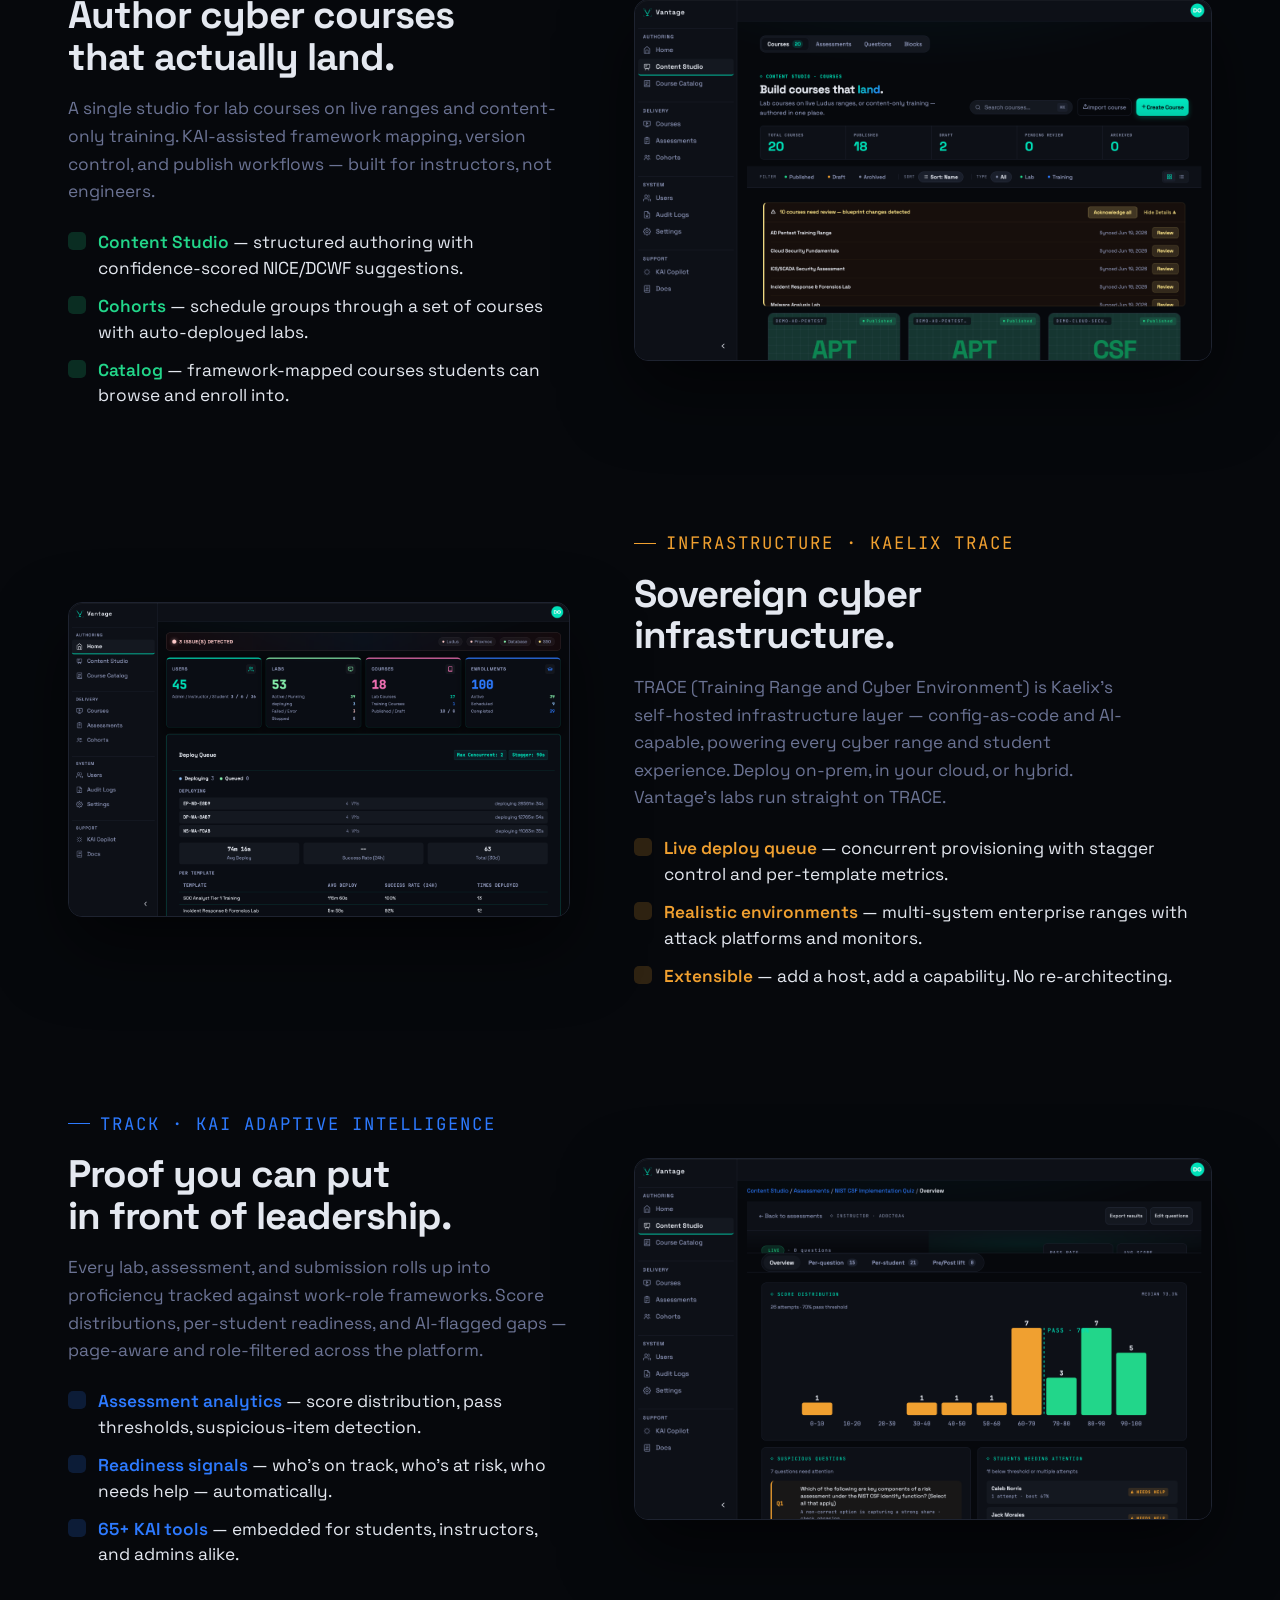
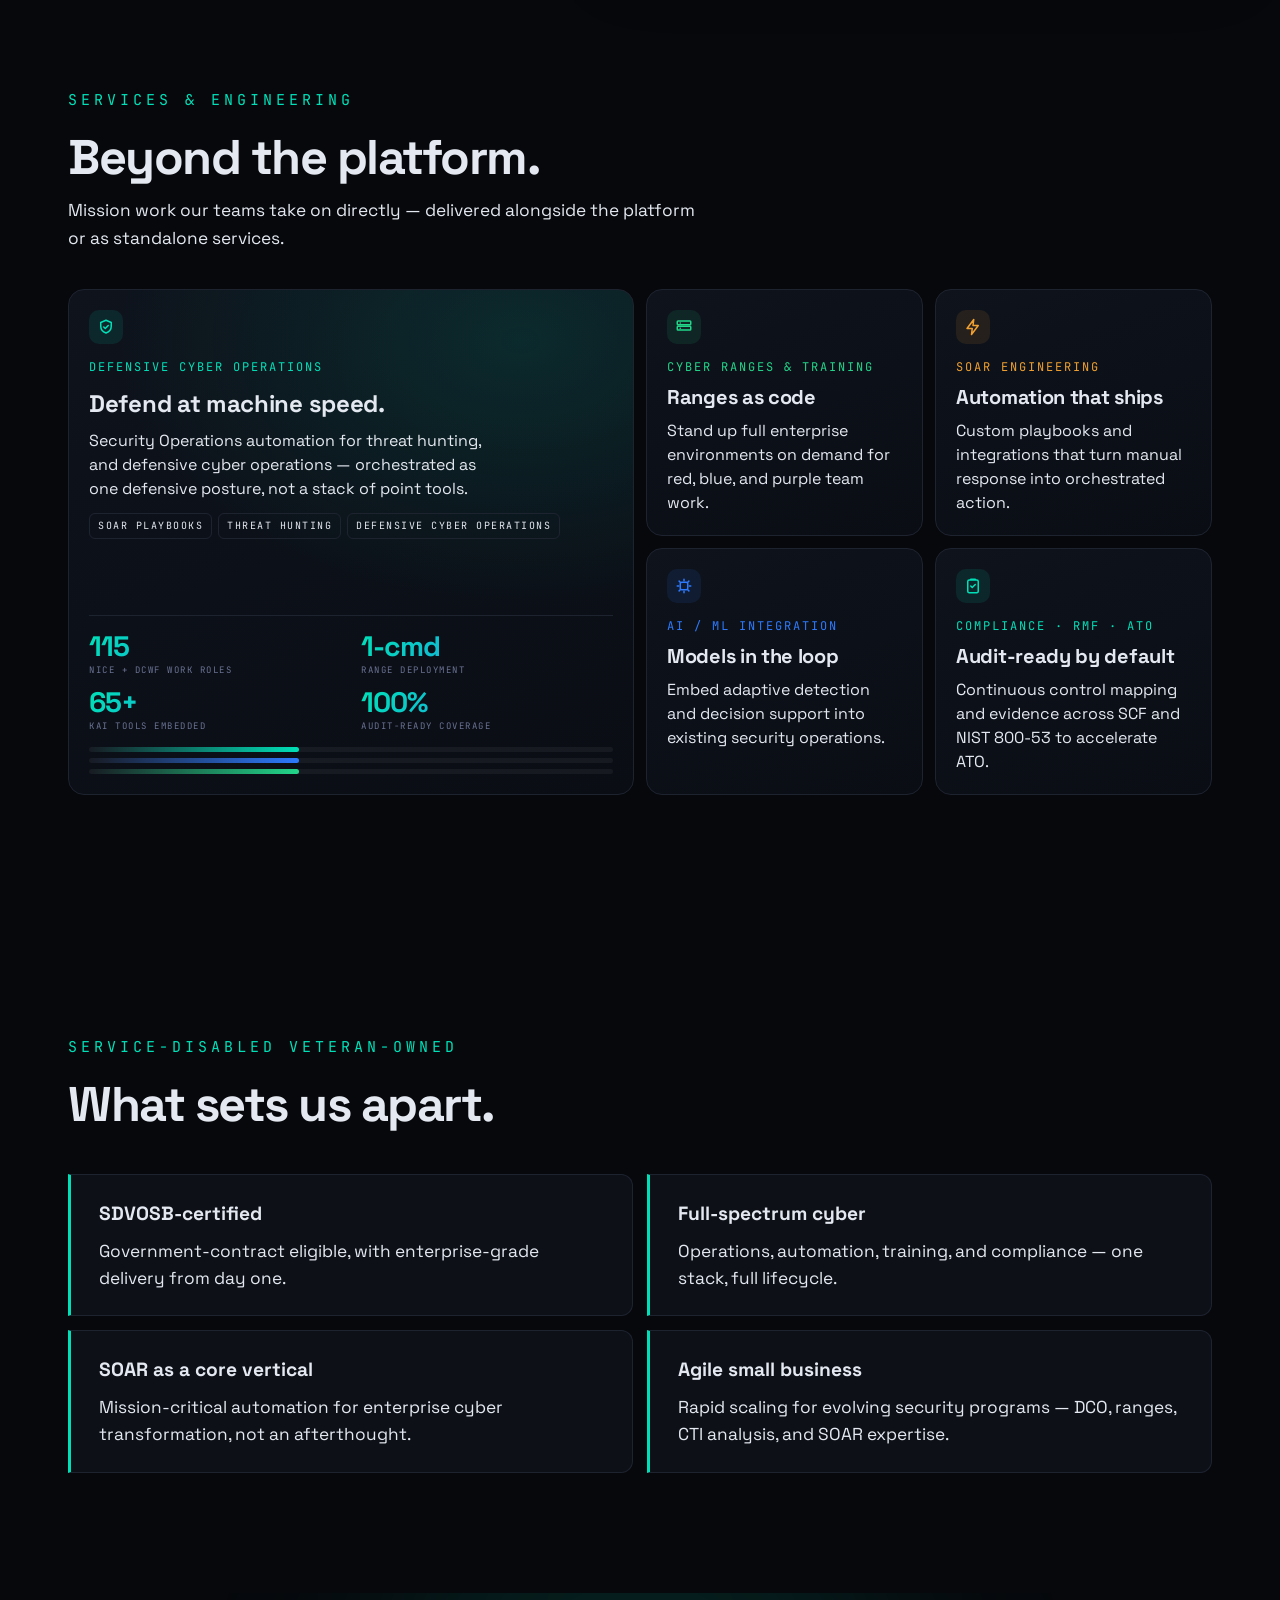
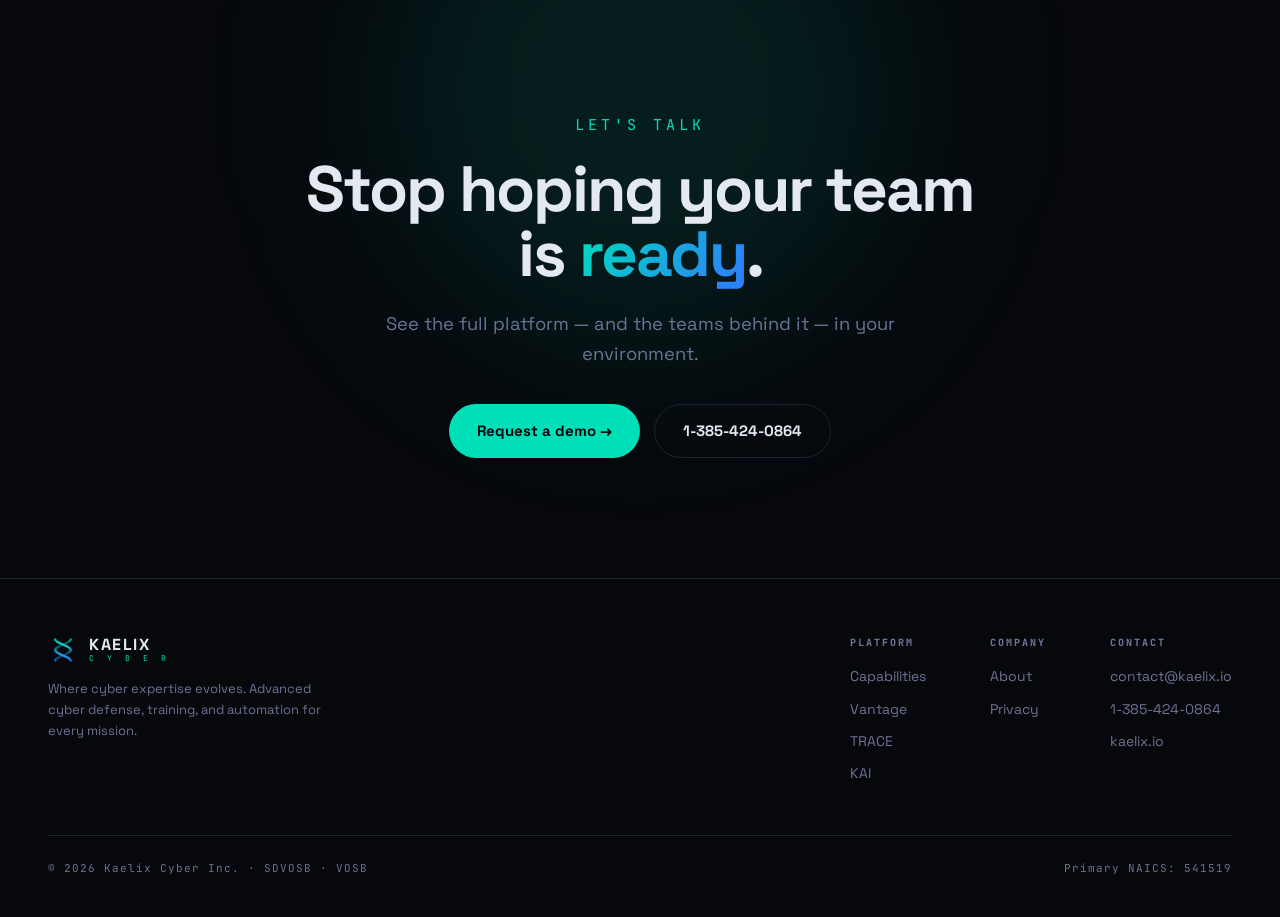
==== commit 5336417d: "Add Privacy link to home page footer The footer Privacy link was added to the privacy page but misse" ====
--- a/index.html
+++ b/index.html
@@ -582,7 +582,7 @@
     </div>
     <div class="foot-cols">
       <div class="fcol"><h5>Platform</h5><a href="#capabilities">Capabilities</a><a href="#vantage">Vantage</a><a href="#trace">TRACE</a><a href="#kai">KAI</a></div>
-      <div class="fcol"><h5>Company</h5><a href="#about">About</a></div>
+      <div class="fcol"><h5>Company</h5><a href="#about">About</a><a href="privacy/">Privacy</a></div>
       <div class="fcol"><h5>Contact</h5><a href="mailto:contact@kaelix.io">contact@kaelix.io</a><a href="tel:+13854240864">1-385-424-0864</a><a href="https://kaelix.io">kaelix.io</a></div>
     </div>
   </div>
